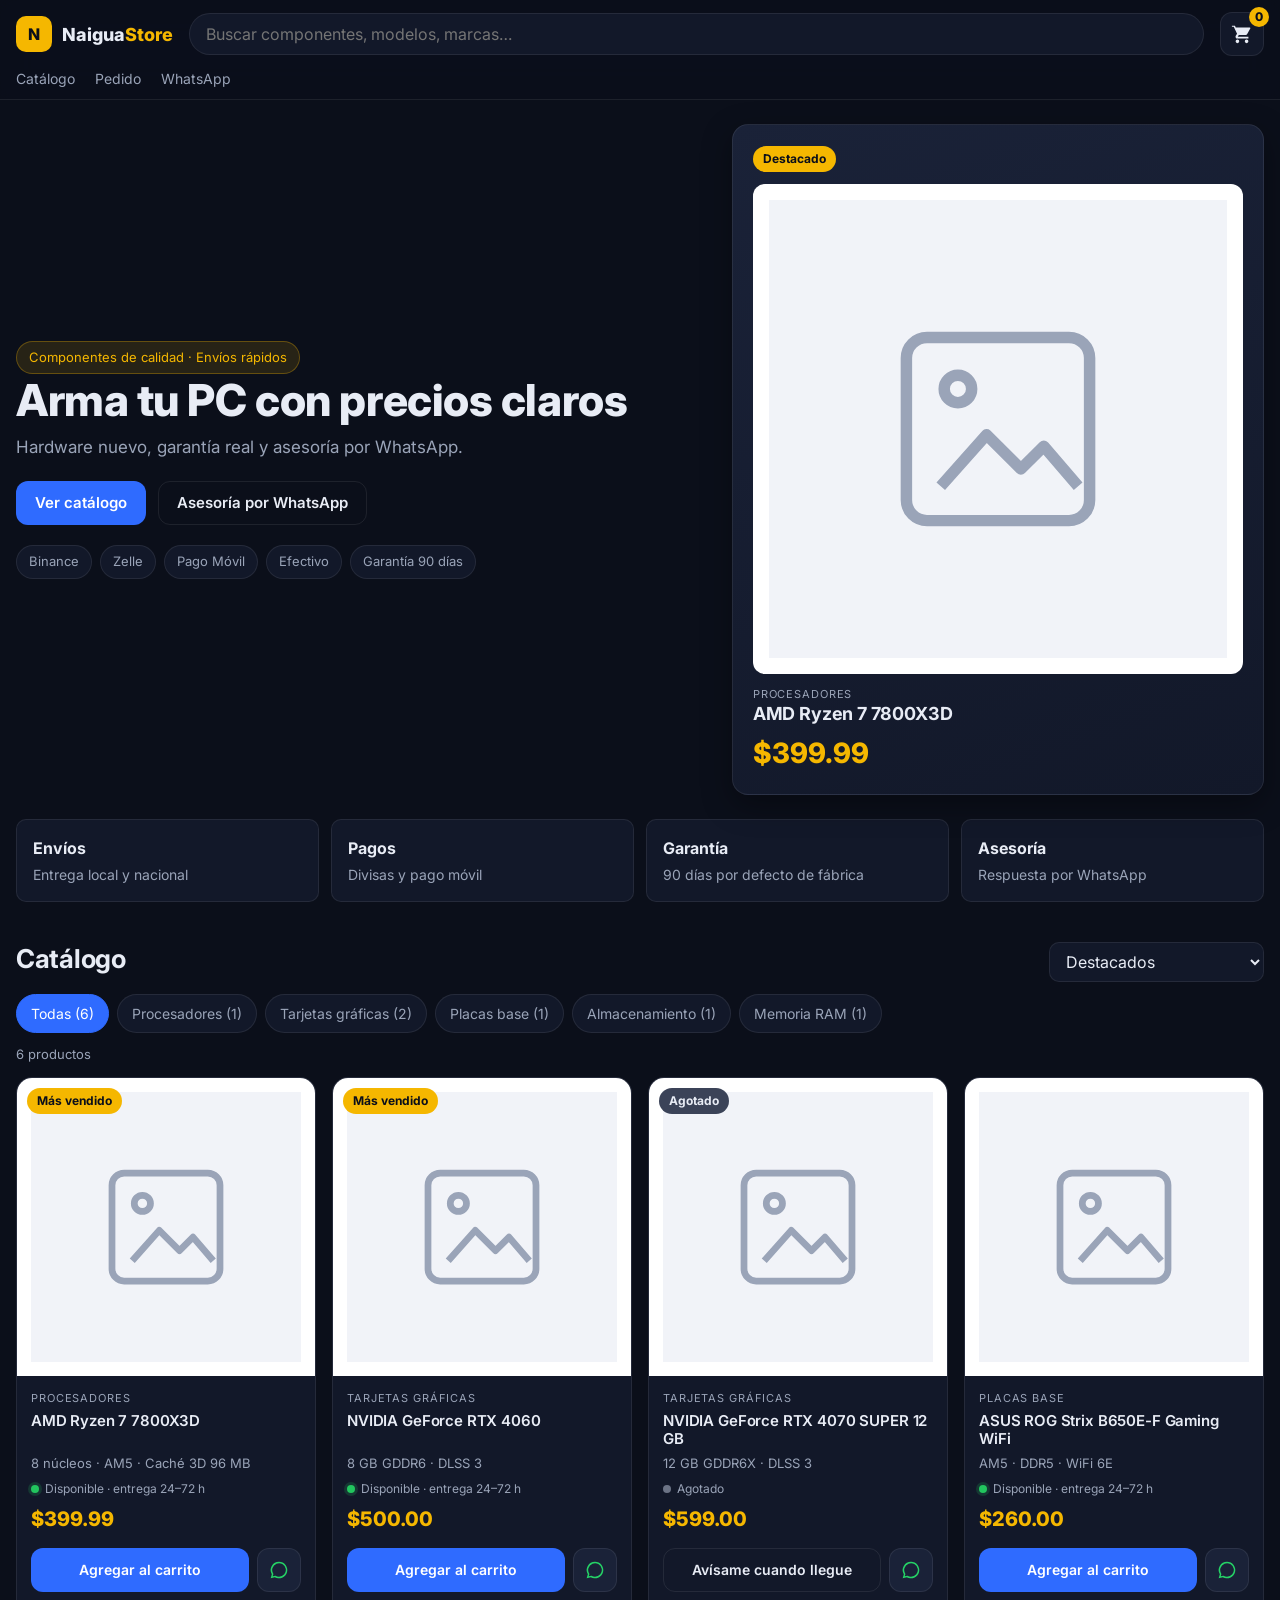
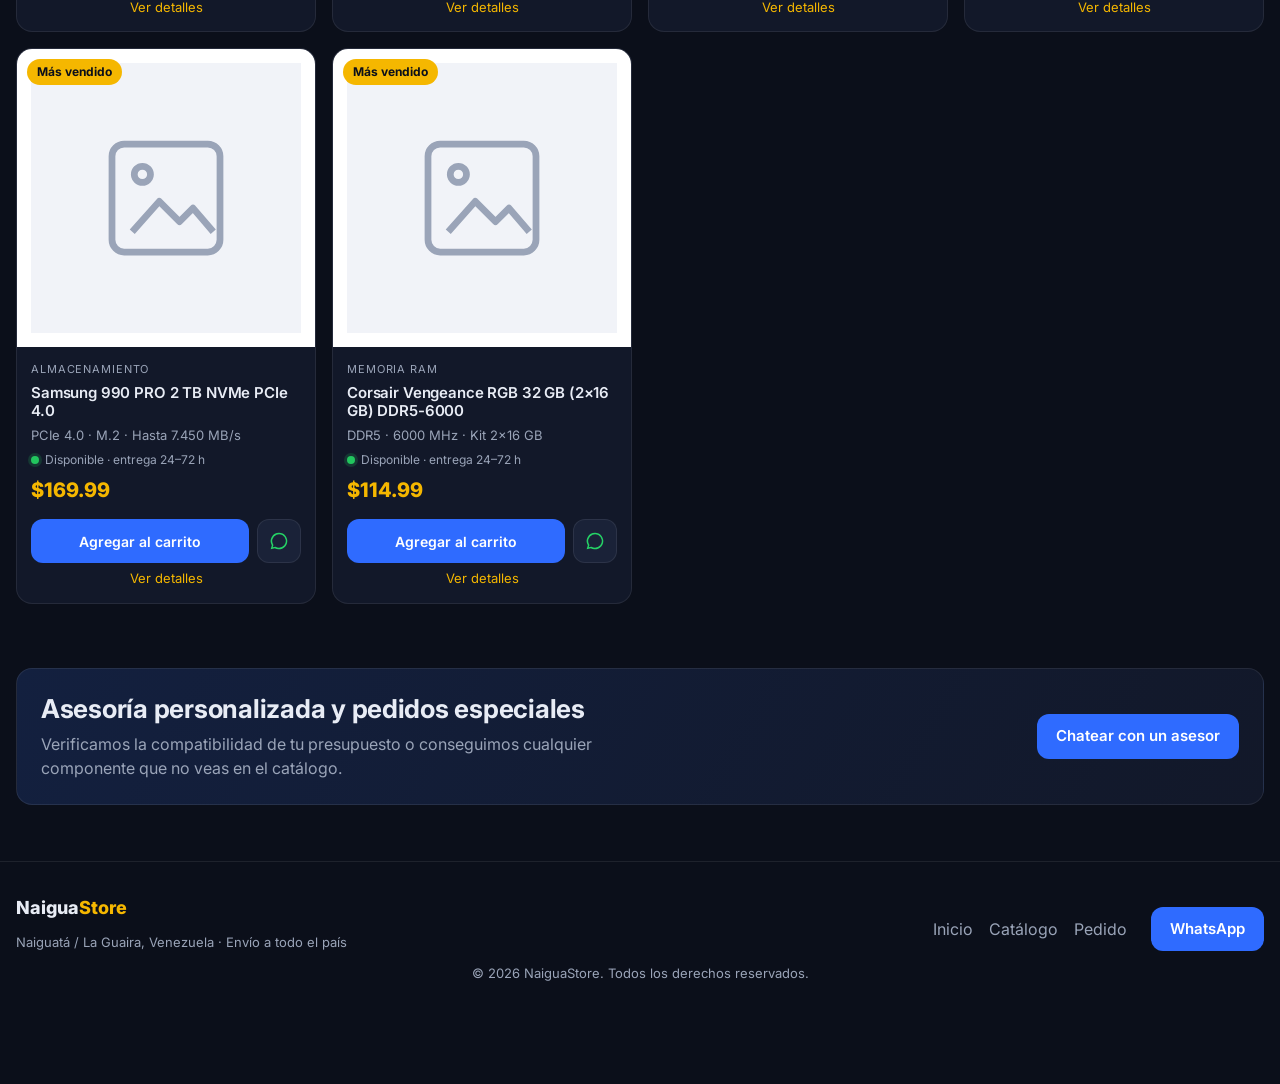
==== index.html @ be31df1a "Primera versión de NaiguaStore: catálogo, carrito, checkout y pedido por WhatsApp" ====
<!doctype html>
<html lang="es">
<head>
  <meta charset="utf-8">
  <meta name="viewport" content="width=device-width, initial-scale=1">
  <title>NaiguaStore · Componentes para tu PC</title>
  <meta name="description" content="Componentes de PC nuevos con garantía de 90 días, envíos rápidos y asesoría por WhatsApp. Pagos en divisas y pago móvil.">
  <meta name="theme-color" content="#0B0F1A">
  <link rel="icon" href="assets/favicon.svg" type="image/svg+xml">
  <link rel="preconnect" href="https://fonts.googleapis.com">
  <link rel="preconnect" href="https://fonts.gstatic.com" crossorigin>
  <link rel="stylesheet" href="https://fonts.googleapis.com/css2?family=Inter:wght@400;500;600;700;800&display=swap">
  <link rel="stylesheet" href="css/styles.css">
  <script type="application/ld+json">
  {
    "@context": "https://schema.org",
    "@type": "Store",
    "name": "NaiguaStore",
    "description": "Componentes de PC y hardware gaming nuevos con garantía de 90 días.",
    "address": { "@type": "PostalAddress", "addressLocality": "Naiguatá", "addressRegion": "La Guaira", "addressCountry": "VE" },
    "contactPoint": { "@type": "ContactPoint", "contactType": "customer service", "telephone": "+584146380868", "availableLanguage": "Spanish" }
  }
  </script>
</head>
<body>
  <div id="loader" role="status" aria-live="polite">
    <svg class="loader__ring" viewBox="0 0 100 100" aria-hidden="true">
      <circle cx="50" cy="50" r="44" pathLength="100"/>
    </svg>
    <p class="loader__name">Naigua<span>Store</span></p>
  </div>

  <header class="site-header">
    <div class="site-header__bar">
      <a class="brand" href="#/" aria-label="NaiguaStore, inicio">
        <span class="brand__mark" aria-hidden="true">N</span>
        <span class="brand__name">Naigua<span>Store</span></span>
      </a>
      <form class="search" role="search" onsubmit="return false">
        <label class="sr-only" for="search">Buscar componentes</label>
        <input id="search" type="search" placeholder="Buscar componentes, modelos, marcas…" autocomplete="off">
      </form>
      <button class="cart-btn" id="cart-open" aria-label="Abrir carrito">
        <svg viewBox="0 0 24 24" width="22" height="22" aria-hidden="true"><path fill="currentColor" d="M7 18a2 2 0 1 0 0 4 2 2 0 0 0 0-4zm10 0a2 2 0 1 0 0 4 2 2 0 0 0 0-4zM1 2v2h2l3.6 7.6-1.4 2.4A2 2 0 0 0 7 17h12v-2H7.4l1.1-2h7.5a2 2 0 0 0 1.7-1l3.6-6.5A1 1 0 0 0 20.4 5H5.2l-.9-2H1z"/></svg>
        <span class="cart-btn__count" id="cart-count">0</span>
      </button>
    </div>
    <nav class="site-header__nav" aria-label="Principal">
      <a href="#catalogo">Catálogo</a>
      <a href="#/checkout">Pedido</a>
      <a href="https://wa.me/584146380868" target="_blank" rel="noopener">WhatsApp</a>
    </nav>
  </header>

  <main id="app"></main>

  <footer class="site-footer">
    <div class="site-footer__grid">
      <div>
        <p class="brand__name">Naigua<span>Store</span></p>
        <p class="hint">Naiguatá / La Guaira, Venezuela · Envío a todo el país</p>
      </div>
      <nav aria-label="Pie de página">
        <a href="#/">Inicio</a>
        <a href="#catalogo">Catálogo</a>
        <a href="#/checkout">Pedido</a>
      </nav>
      <a class="btn btn--primary" href="https://wa.me/584146380868" target="_blank" rel="noopener">WhatsApp</a>
    </div>
    <p class="hint center">© 2026 NaiguaStore. Todos los derechos reservados.</p>
  </footer>

  <nav class="bottom-nav" aria-label="Navegación móvil">
    <a href="#/">Inicio</a>
    <a href="#catalogo">Catálogo</a>
    <button data-open-cart>Carrito <span class="bottom-nav__count" id="cart-count-mobile">0</span></button>
    <a href="https://wa.me/584146380868" target="_blank" rel="noopener">WhatsApp</a>
  </nav>

  <aside class="cart" id="cart" aria-hidden="true" aria-label="Carrito de compras">
    <div class="cart__overlay" id="cart-overlay"></div>
    <div class="cart__panel">
      <header class="cart__head">
        <h2>Tu carrito</h2>
        <button class="icon-btn" id="cart-close" aria-label="Cerrar carrito">×</button>
      </header>
      <div class="cart__body" id="cart-body"></div>
      <footer class="cart__foot" id="cart-footer" hidden>
        <div class="sum-line"><span>Total estimado</span><span><strong id="cart-total">$0.00</strong><br><small id="cart-total-bs"></small></span></div>
        <p class="hint">Envío se calcula al confirmar. No se te cobra nada todavía.</p>
        <button class="btn btn--primary btn--block btn--lg" id="cart-checkout">Continuar al pedido</button>
      </footer>
    </div>
  </aside>

  <script src="js/logic.js"></script>
  <script src="js/app.js" defer></script>
</body>
</html>
---- css/styles.css ----
/* ---------- Tokens ---------- */
:root {
  --bg: #0b0f1a;
  --surface: #121829;
  --surface-2: #1a2238;
  --border: rgba(255, 255, 255, 0.08);
  --text: #e8ecf5;
  --muted: #9aa4b8;
  --blue: #2f6bff;
  --blue-hover: #4a80ff;
  --gold: #f5b700;
  --green: #22c55e;
  --red: #ef4444;
  --radius: 16px;
  --radius-sm: 10px;
  --shadow: 0 10px 30px rgba(0, 0, 0, 0.35);
  --ease: cubic-bezier(0.22, 1, 0.36, 1);
  --header-h: 116px;
  color-scheme: dark;
}

*, *::before, *::after { box-sizing: border-box; }
html { -webkit-text-size-adjust: 100%; scroll-behavior: smooth; }
body {
  margin: 0;
  font-family: "Inter", system-ui, -apple-system, "Segoe UI", Roboto, sans-serif;
  background: var(--bg);
  color: var(--text);
  line-height: 1.5;
  min-height: 100vh;
  padding-bottom: 64px; /* espacio para la barra inferior en móvil */
}
img { max-width: 100%; display: block; }
a { color: inherit; }
h1, h2, h3 { line-height: 1.2; margin: 0 0 8px; letter-spacing: -0.01em; }
h1 { font-size: clamp(28px, 4.2vw, 44px); font-weight: 800; }
h2 { font-size: clamp(20px, 2.4vw, 26px); font-weight: 700; }
h3 { font-size: 16px; font-weight: 600; }
p { margin: 0 0 12px; }
button, input, select, textarea { font: inherit; color: inherit; }
:focus-visible { outline: 2px solid var(--gold); outline-offset: 2px; border-radius: 6px; }

.sr-only { position: absolute; width: 1px; height: 1px; overflow: hidden; clip: rect(0 0 0 0); white-space: nowrap; }
.center { text-align: center; }
.hint { color: var(--muted); font-size: 13px; }
.link { background: none; border: 0; padding: 0; color: var(--gold); cursor: pointer; text-decoration: underline; font-size: 13px; }
[hidden] { display: none !important; }

/* ---------- Loader ---------- */
#loader {
  position: fixed; inset: 0; z-index: 100;
  display: grid; place-content: center; justify-items: center; gap: 18px;
  background: radial-gradient(circle at 50% 40%, #13203f 0%, var(--bg) 60%);
  transition: opacity 0.3s var(--ease);
}
#loader.done { opacity: 0; pointer-events: none; }
.loader__ring { width: 96px; height: 96px; transform: rotate(-90deg); }
.loader__ring circle {
  fill: none; stroke: var(--gold); stroke-width: 3; stroke-linecap: round;
  stroke-dasharray: 100; stroke-dashoffset: 100;
  animation: ring 0.9s var(--ease) forwards;
}
.loader__name { font-size: 22px; font-weight: 800; margin: 0; opacity: 0; animation: fade 0.3s 0.8s var(--ease) forwards; }
.loader__name span { color: var(--gold); }
@keyframes ring { to { stroke-dashoffset: 0; } }
@keyframes fade { to { opacity: 1; } }

/* ---------- Header ---------- */
.site-header {
  position: sticky; top: 0; z-index: 40;
  background: rgba(11, 15, 26, 0.82);
  backdrop-filter: blur(16px) saturate(160%);
  -webkit-backdrop-filter: blur(16px) saturate(160%);
  border-bottom: 1px solid var(--border);
}
.site-header__bar {
  display: grid; grid-template-columns: auto 1fr auto; gap: 16px; align-items: center;
  max-width: 1280px; margin: 0 auto; padding: 12px 16px;
}
.brand { display: flex; align-items: center; gap: 10px; text-decoration: none; }
.brand__mark {
  display: grid; place-items: center; width: 36px; height: 36px; border-radius: 10px;
  background: var(--gold); color: #0b0f1a; font-weight: 800;
}
.brand__name { font-weight: 800; font-size: 18px; }
.brand__name span { color: var(--gold); }
.search input {
  width: 100%; height: 42px; padding: 0 16px; border-radius: 999px;
  background: var(--surface); border: 1px solid var(--border); outline: none;
  transition: border-color 0.2s, box-shadow 0.2s;
}
.search input:focus { border-color: var(--blue); box-shadow: 0 0 0 4px rgba(47, 107, 255, 0.2); }
.cart-btn {
  position: relative; display: grid; place-items: center; width: 44px; height: 44px;
  border-radius: 12px; border: 1px solid var(--border); background: var(--surface); cursor: pointer;
}
.cart-btn__count, .bottom-nav__count {
  position: absolute; top: -6px; right: -6px; min-width: 20px; height: 20px; padding: 0 6px;
  border-radius: 999px; background: var(--gold); color: #0b0f1a; font-size: 12px; font-weight: 800;
  display: grid; place-items: center;
}
.cart-btn__count:empty::before { content: "0"; }
.bump { animation: bump 0.3s var(--ease); }
@keyframes bump { 0% { transform: scale(1); } 45% { transform: scale(1.25); } 100% { transform: scale(1); } }
.site-header__nav {
  display: flex; gap: 20px; padding: 0 16px 10px; max-width: 1280px; margin: 0 auto;
  font-size: 14px; color: var(--muted);
}
.site-header__nav a { text-decoration: none; }
.site-header__nav a:hover { color: var(--text); }

/* ---------- Layout ---------- */
main, .site-footer { max-width: 1280px; margin: 0 auto; padding: 0 16px; }
section { margin-top: 40px; }

/* ---------- Buttons ---------- */
.btn {
  display: inline-flex; align-items: center; justify-content: center; gap: 8px;
  min-height: 44px; padding: 10px 18px; border-radius: 12px; border: 1px solid transparent;
  font-weight: 600; font-size: 15px; text-decoration: none; cursor: pointer;
  transition: transform 0.12s var(--ease), background 0.2s, border-color 0.2s, opacity 0.2s;
}
.btn:active { transform: scale(0.98); }
.btn:disabled { opacity: 0.55; cursor: not-allowed; }
.btn--primary { background: var(--blue); color: #fff; }
.btn--primary:hover:not(:disabled) { background: var(--blue-hover); }
.btn--ghost { background: transparent; border-color: var(--border); color: var(--text); }
.btn--ghost:hover:not(:disabled) { border-color: rgba(255, 255, 255, 0.25); }
.btn--block { width: 100%; }
.btn--lg { min-height: 52px; font-size: 16px; }
.btn--icon { width: 44px; height: 44px; padding: 0; flex: none; background: var(--surface-2); border-color: var(--border); color: #25d366; }
.icon-btn { background: none; border: 0; font-size: 28px; line-height: 1; cursor: pointer; padding: 4px 8px; }

/* ---------- Hero ---------- */
.hero { display: grid; grid-template-columns: 1.3fr 1fr; gap: 24px; align-items: center; margin-top: 24px; }
.eyebrow {
  display: inline-block; padding: 6px 12px; border-radius: 999px; font-size: 13px;
  background: rgba(245, 183, 0, 0.12); color: var(--gold); border: 1px solid rgba(245, 183, 0, 0.3);
}
.lead { color: var(--muted); font-size: 17px; max-width: 52ch; }
.hero__cta { display: flex; flex-wrap: wrap; gap: 12px; margin: 20px 0; }
.chips-static { list-style: none; padding: 0; margin: 0; display: flex; flex-wrap: wrap; gap: 8px; }
.chips-static li {
  font-size: 13px; padding: 6px 12px; border-radius: 999px; background: var(--surface); border: 1px solid var(--border); color: var(--muted);
}
.spotlight {
  display: block; text-decoration: none; padding: 20px; border-radius: var(--radius);
  background: linear-gradient(160deg, var(--surface-2), var(--surface)); border: 1px solid var(--border);
  box-shadow: var(--shadow); position: relative;
}
.spotlight__img { background: #fff; border-radius: 12px; padding: 16px; margin: 12px 0; aspect-ratio: 1 / 1; display: grid; place-items: center; }
.spotlight__img img { width: 100%; height: 100%; object-fit: contain; }
.spotlight .badge { position: static; display: inline-block; }
.spotlight__name { font-size: 18px; }

/* ---------- Trust ---------- */
.trust { display: grid; grid-template-columns: repeat(4, 1fr); gap: 12px; margin-top: 24px; }
.trust__item {
  padding: 16px; border-radius: var(--radius-sm); background: var(--surface); border: 1px solid var(--border);
  display: grid; gap: 4px;
}
.trust__item span { color: var(--muted); font-size: 14px; }

/* ---------- Catalog ---------- */
.section-head { display: flex; justify-content: space-between; align-items: center; gap: 12px; flex-wrap: wrap; }
.select {
  height: 40px; padding: 0 12px; border-radius: 10px; background: var(--surface); border: 1px solid var(--border);
}
.chips {
  display: flex; gap: 8px; overflow-x: auto; padding: 12px 0 8px; scrollbar-width: none; -ms-overflow-style: none;
  position: sticky; top: var(--header-h); z-index: 30; background: var(--bg);
}
.chips::-webkit-scrollbar { display: none; }
.chip {
  flex: none; min-height: 38px; padding: 8px 14px; border-radius: 999px; cursor: pointer;
  background: var(--surface); border: 1px solid var(--border); color: var(--muted); font-size: 14px;
}
.chip.is-on { background: var(--blue); border-color: var(--blue); color: #fff; }
.count { color: var(--muted); font-size: 13px; margin: 4px 0 12px; }
.grid { display: grid; grid-template-columns: repeat(4, 1fr); gap: 16px; }
.more { display: flex; justify-content: center; margin-top: 24px; }
.empty { color: var(--muted); grid-column: 1 / -1; }

/* ---------- Product card ---------- */
.card {
  display: flex; flex-direction: column; background: var(--surface); border: 1px solid var(--border);
  border-radius: var(--radius); overflow: hidden;
  transition: transform 0.2s var(--ease), box-shadow 0.2s var(--ease);
}
.card__media { position: relative; display: block; aspect-ratio: 1 / 1; background: #fff; padding: 14px; }
.card__media img { width: 100%; height: 100%; object-fit: contain; transition: transform 0.2s var(--ease); }
.card__body { display: flex; flex-direction: column; gap: 6px; padding: 14px; flex: 1; }
.card__cat { margin: 0; font-size: 11px; letter-spacing: 0.08em; text-transform: uppercase; color: var(--muted); }
.card__name { font-size: 15px; margin: 0; display: -webkit-box; -webkit-line-clamp: 2; -webkit-box-orient: vertical; overflow: hidden; min-height: 2.4em; }
.card__name a { text-decoration: none; }
.card__specs { margin: 0; font-size: 13px; color: var(--muted); }
.card__avail { margin: 0; font-size: 12px; color: var(--muted); display: flex; align-items: center; gap: 6px; }
.card__actions { display: flex; gap: 8px; margin-top: auto; padding-top: 8px; }
.card__details { text-align: center; font-size: 13px; color: var(--gold); text-decoration: none; }
.badge {
  position: absolute; top: 10px; left: 10px; padding: 4px 10px; border-radius: 999px;
  font-size: 12px; font-weight: 700; background: var(--gold); color: #0b0f1a;
}
.badge--out { background: #3b4358; color: var(--text); }
.avail { width: 8px; height: 8px; border-radius: 50%; display: inline-block; flex: none; }
.avail--ok { background: var(--green); box-shadow: 0 0 0 3px rgba(34, 197, 94, 0.18); }
.avail--out { background: #6b7385; }
.price { display: flex; flex-direction: column; }
.price__usd { font-size: 20px; font-weight: 800; color: var(--gold); }
.price__bs { font-size: 12px; color: var(--muted); }
.price--lg .price__usd { font-size: 28px; }
.card:hover { transform: translateY(-4px); box-shadow: var(--shadow); }
.card:hover .card__media img { transform: scale(1.03); }
.card .btn--primary, .card .btn--ghost { min-height: 42px; font-size: 14px; }

/* ---------- Advisor band ---------- */
.advisor {
  display: flex; justify-content: space-between; align-items: center; gap: 16px; flex-wrap: wrap;
  padding: 24px; border-radius: var(--radius); border: 1px solid var(--border);
  background: linear-gradient(120deg, #13203f, var(--surface));
}
.advisor p { color: var(--muted); margin: 0; max-width: 60ch; }

/* ---------- Product detail ---------- */
.crumbs { font-size: 13px; color: var(--muted); margin-top: 24px; }
.crumbs a { text-decoration: none; }
.pdp { display: grid; grid-template-columns: 1fr 1fr; gap: 32px; margin-top: 16px; }
.pdp__media { background: #fff; border-radius: var(--radius); padding: 24px; aspect-ratio: 1 / 1; display: grid; place-items: center; }
.pdp__media img { width: 100%; height: 100%; object-fit: contain; }
.pdp__info { display: flex; flex-direction: column; gap: 12px; }
.pdp__actions { display: grid; gap: 10px; margin-top: 8px; }
.specs { padding-left: 18px; color: var(--muted); }
.empty-page { text-align: center; padding: 60px 0; display: grid; justify-items: center; gap: 12px; }

/* ---------- Cart drawer ---------- */
.cart { position: fixed; inset: 0; z-index: 60; pointer-events: none; }
.cart.is-open { pointer-events: auto; }
.cart__overlay { position: absolute; inset: 0; background: rgba(0, 0, 0, 0.55); opacity: 0; transition: opacity 0.3s var(--ease); }
.cart.is-open .cart__overlay { opacity: 1; }
.cart__panel {
  position: absolute; top: 0; right: 0; height: 100%; width: min(400px, 100%);
  display: flex; flex-direction: column; background: var(--surface);
  border-left: 1px solid var(--border); transform: translateX(100%);
  transition: transform 0.32s var(--ease);
}
.cart.is-open .cart__panel { transform: translateX(0); }
.cart__head { display: flex; justify-content: space-between; align-items: center; padding: 16px 20px; border-bottom: 1px solid var(--border); }
.cart__head h2 { margin: 0; font-size: 18px; }
.cart__body { flex: 1; overflow-y: auto; padding: 8px 20px; }
.cart__foot { padding: 16px 20px; border-top: 1px solid var(--border); display: grid; gap: 10px; }
.cart-empty { display: grid; gap: 12px; justify-items: start; padding: 24px 0; color: var(--muted); }
.cart-line { display: grid; grid-template-columns: 64px 1fr auto; gap: 12px; padding: 14px 0; border-bottom: 1px solid var(--border); }
.cart-line__img { width: 64px; height: 64px; background: #fff; border-radius: 10px; padding: 6px; }
.cart-line__img img { width: 100%; height: 100%; object-fit: contain; }
.cart-line__info { display: grid; gap: 8px; font-size: 14px; }
.cart-line__price { display: grid; justify-items: end; gap: 6px; font-weight: 700; }
.qty { display: inline-flex; align-items: center; gap: 10px; }
.qty button {
  width: 32px; height: 32px; border-radius: 8px; border: 1px solid var(--border); background: var(--surface-2); cursor: pointer;
}
.qty button:disabled { opacity: 0.4; cursor: not-allowed; }
.fly { position: fixed; z-index: 90; pointer-events: none; object-fit: contain; border-radius: 8px; background: #fff; }

/* ---------- Checkout ---------- */
.checkout { display: grid; grid-template-columns: 1.4fr 1fr; gap: 32px; margin-top: 24px; align-items: start; }
.checkout__form { display: grid; gap: 18px; }
.checkout__form fieldset {
  border: 1px solid var(--border); border-radius: var(--radius); padding: 16px; display: grid; gap: 12px; background: var(--surface);
}
.checkout__form legend { padding: 0 6px; font-weight: 700; }
.checkout__form label { display: grid; gap: 6px; font-size: 14px; color: var(--muted); }
.checkout__form label.radio { display: flex; align-items: center; gap: 10px; color: var(--text); }
.checkout__form input[type="text"], .checkout__form input:not([type]), .checkout__form input[type="tel"],
.checkout__form select, .checkout__form textarea {
  width: 100%; padding: 12px; border-radius: 10px; background: var(--bg); border: 1px solid var(--border); color: var(--text);
}
.checkout__form input[type="radio"] { width: 18px; height: 18px; accent-color: var(--blue); }
#ship-fields { display: grid; gap: 12px; }
.err { color: var(--red); font-size: 13px; min-height: 1em; }
.safe {
  padding: 12px 14px; border-radius: var(--radius-sm); background: rgba(34, 197, 94, 0.08);
  border: 1px solid rgba(34, 197, 94, 0.25); font-size: 14px; margin: 0;
}
.checkout__summary {
  position: sticky; top: calc(var(--header-h) + 16px); display: grid; gap: 12px;
  padding: 20px; border-radius: var(--radius); background: var(--surface); border: 1px solid var(--border);
}
.checkout__summary h2 { font-size: 18px; margin: 0; }
.sum-line { display: flex; justify-content: space-between; gap: 12px; font-size: 14px; }
.sum-total { display: flex; justify-content: space-between; padding-top: 12px; border-top: 1px solid var(--border); }
.preview {
  white-space: pre-wrap; background: var(--surface); border: 1px solid var(--border); border-radius: var(--radius-sm);
  padding: 16px; font-size: 13px; color: var(--muted); font-family: ui-monospace, SFMono-Regular, Menlo, monospace;
}
.thanks { max-width: 680px; margin: 40px auto 0; display: grid; gap: 12px; }
.thanks__actions { display: flex; flex-wrap: wrap; gap: 10px; }

/* ---------- Footer ---------- */
.site-footer { margin-top: 56px; padding-top: 32px; padding-bottom: 24px; border-top: 1px solid var(--border); }
.site-footer__grid { display: grid; grid-template-columns: 1fr auto auto; gap: 24px; align-items: center; }
.site-footer__grid nav { display: flex; gap: 16px; }
.site-footer nav a { text-decoration: none; color: var(--muted); }
.site-footer nav a:hover { color: var(--text); }
.bottom-nav { display: none; }

/* ---------- Reveal on scroll ---------- */
.reveal { opacity: 0; transform: translateY(16px); transition: opacity 0.45s var(--ease), transform 0.45s var(--ease); }
.reveal.is-in { opacity: 1; transform: none; }
.trust__item:nth-child(2) { transition-delay: 0.06s; }
.trust__item:nth-child(3) { transition-delay: 0.12s; }
.trust__item:nth-child(4) { transition-delay: 0.18s; }

/* ---------- Responsive ---------- */
@media (max-width: 1199px) {
  .grid { grid-template-columns: repeat(3, 1fr); }
}
@media (max-width: 900px) {
  .hero { grid-template-columns: 1fr; }
  .spotlight { max-width: 420px; }
  .pdp { grid-template-columns: 1fr; }
  .checkout { grid-template-columns: 1fr; }
  .checkout__summary { position: static; }
  .site-header__nav { display: none; }
}
@media (max-width: 767px) {
  :root { --header-h: 116px; }
  .site-header__bar { grid-template-columns: 1fr auto; padding: 10px 16px; gap: 10px; }
  .brand { grid-row: 1; grid-column: 1; }
  .cart-btn { grid-row: 1; grid-column: 2; }
  .search { grid-row: 2; grid-column: 1 / -1; }
  .search input { height: 40px; font-size: 16px; }
  .brand__name { font-size: 16px; }
  .trust { grid-template-columns: 1fr 1fr; }
  .grid { grid-template-columns: repeat(2, 1fr); gap: 12px; }
  .card__media { padding: 10px; }
  .card__body { padding: 10px; gap: 4px; }
  .card__name { font-size: 14px; }
  .card__specs { display: none; }
  .card__details { display: none; }
  .card__actions { flex-direction: column; }
  .card__actions .btn--icon { display: none; }
  .price__usd { font-size: 16px; }
  .card:hover { transform: none; box-shadow: none; }
  .advisor { flex-direction: column; align-items: flex-start; }
  .site-footer__grid { grid-template-columns: 1fr; }
  .chips { top: var(--header-h); }
  .bottom-nav {
    position: fixed; bottom: 0; left: 0; right: 0; z-index: 45; display: grid; grid-template-columns: repeat(4, 1fr);
    background: rgba(11, 15, 26, 0.9); backdrop-filter: blur(14px); -webkit-backdrop-filter: blur(14px);
    border-top: 1px solid var(--border); padding: 8px 8px calc(8px + env(safe-area-inset-bottom));
  }
  .bottom-nav a, .bottom-nav button {
    position: relative; text-align: center; font-size: 12px; color: var(--muted); text-decoration: none;
    background: none; border: 0; padding: 8px 0; cursor: pointer;
  }
  .bottom-nav__count { position: absolute; top: 0; right: 18%; }
  .cart__panel { width: 100%; }
  .pdp__actions { position: sticky; bottom: calc(64px + env(safe-area-inset-bottom)); background: var(--bg); padding: 8px 0; }
}

@media (prefers-reduced-motion: reduce) {
  *, *::before, *::after { animation-duration: 0.01ms !important; animation-iteration-count: 1 !important; transition-duration: 0.01ms !important; scroll-behavior: auto !important; }
  .loader__ring circle { stroke-dashoffset: 0; }
  .loader__name { opacity: 1; }
  .reveal { opacity: 1; transform: none; }
}
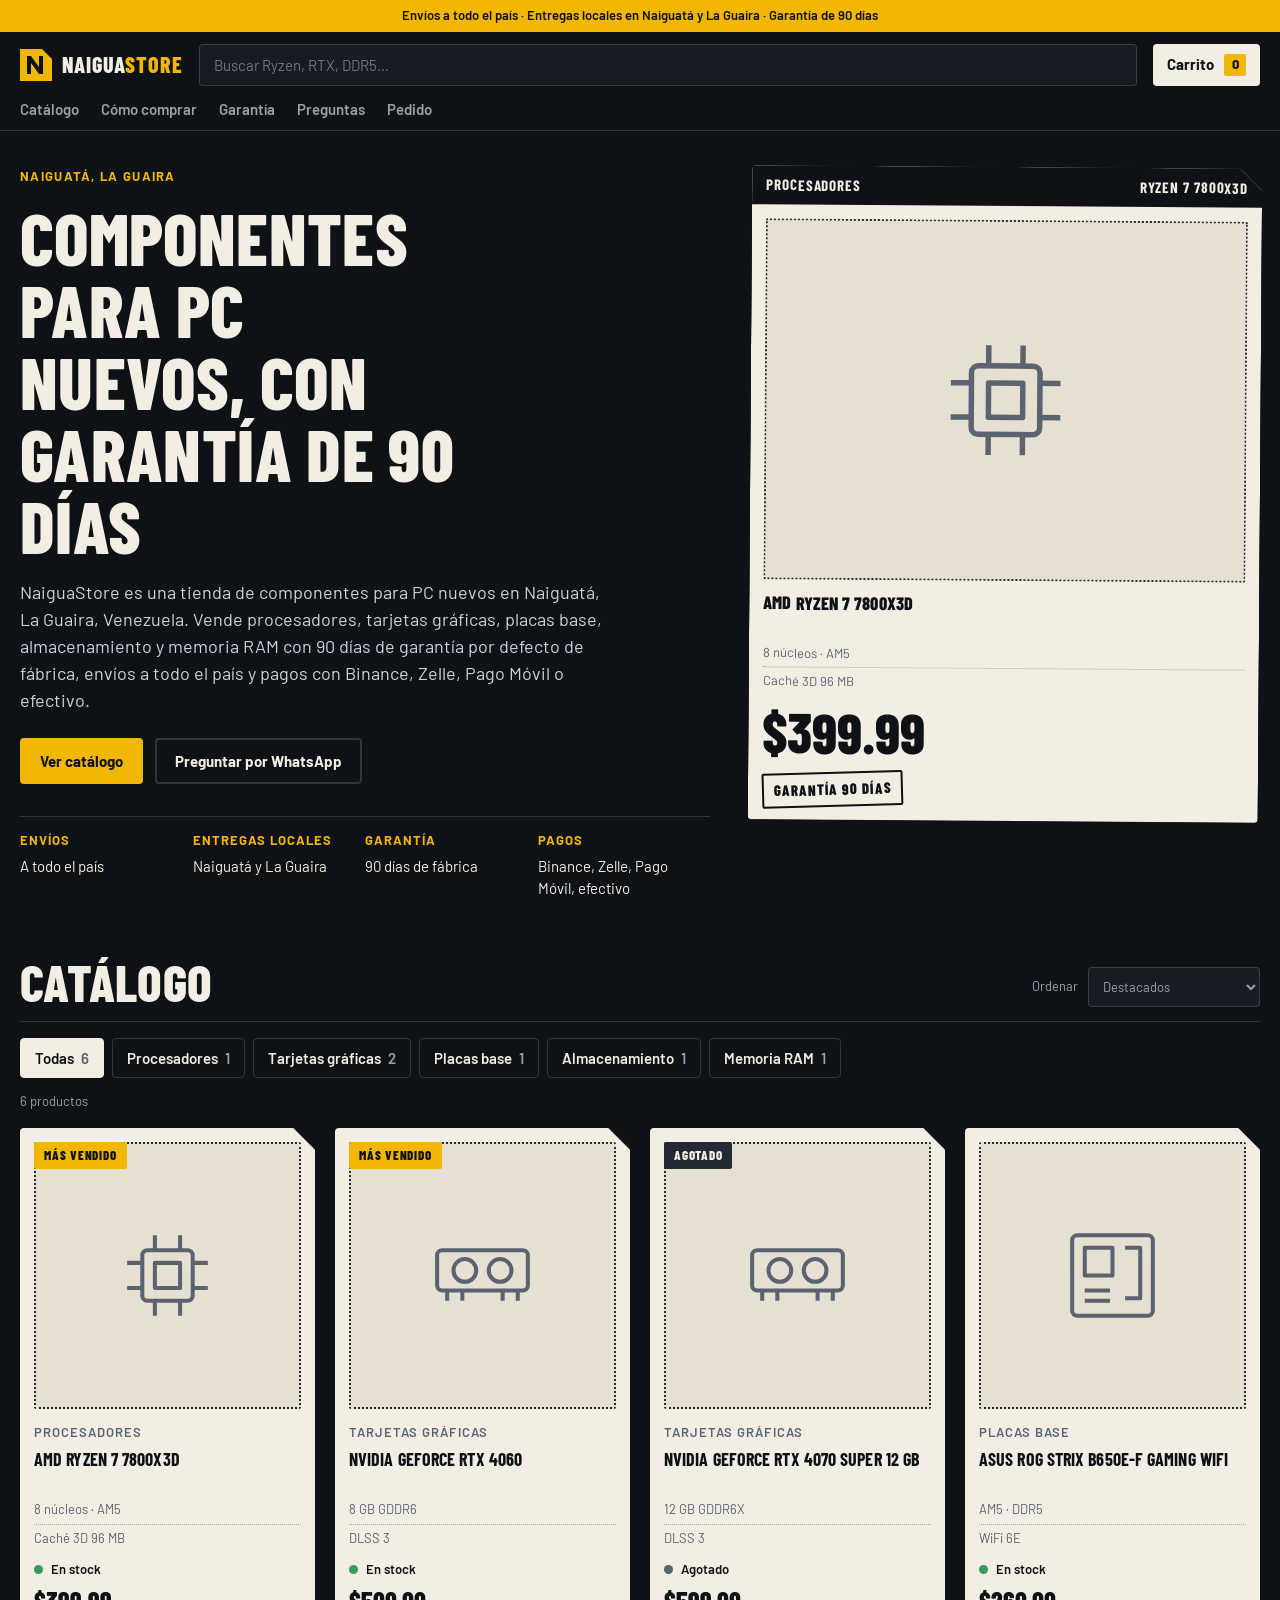
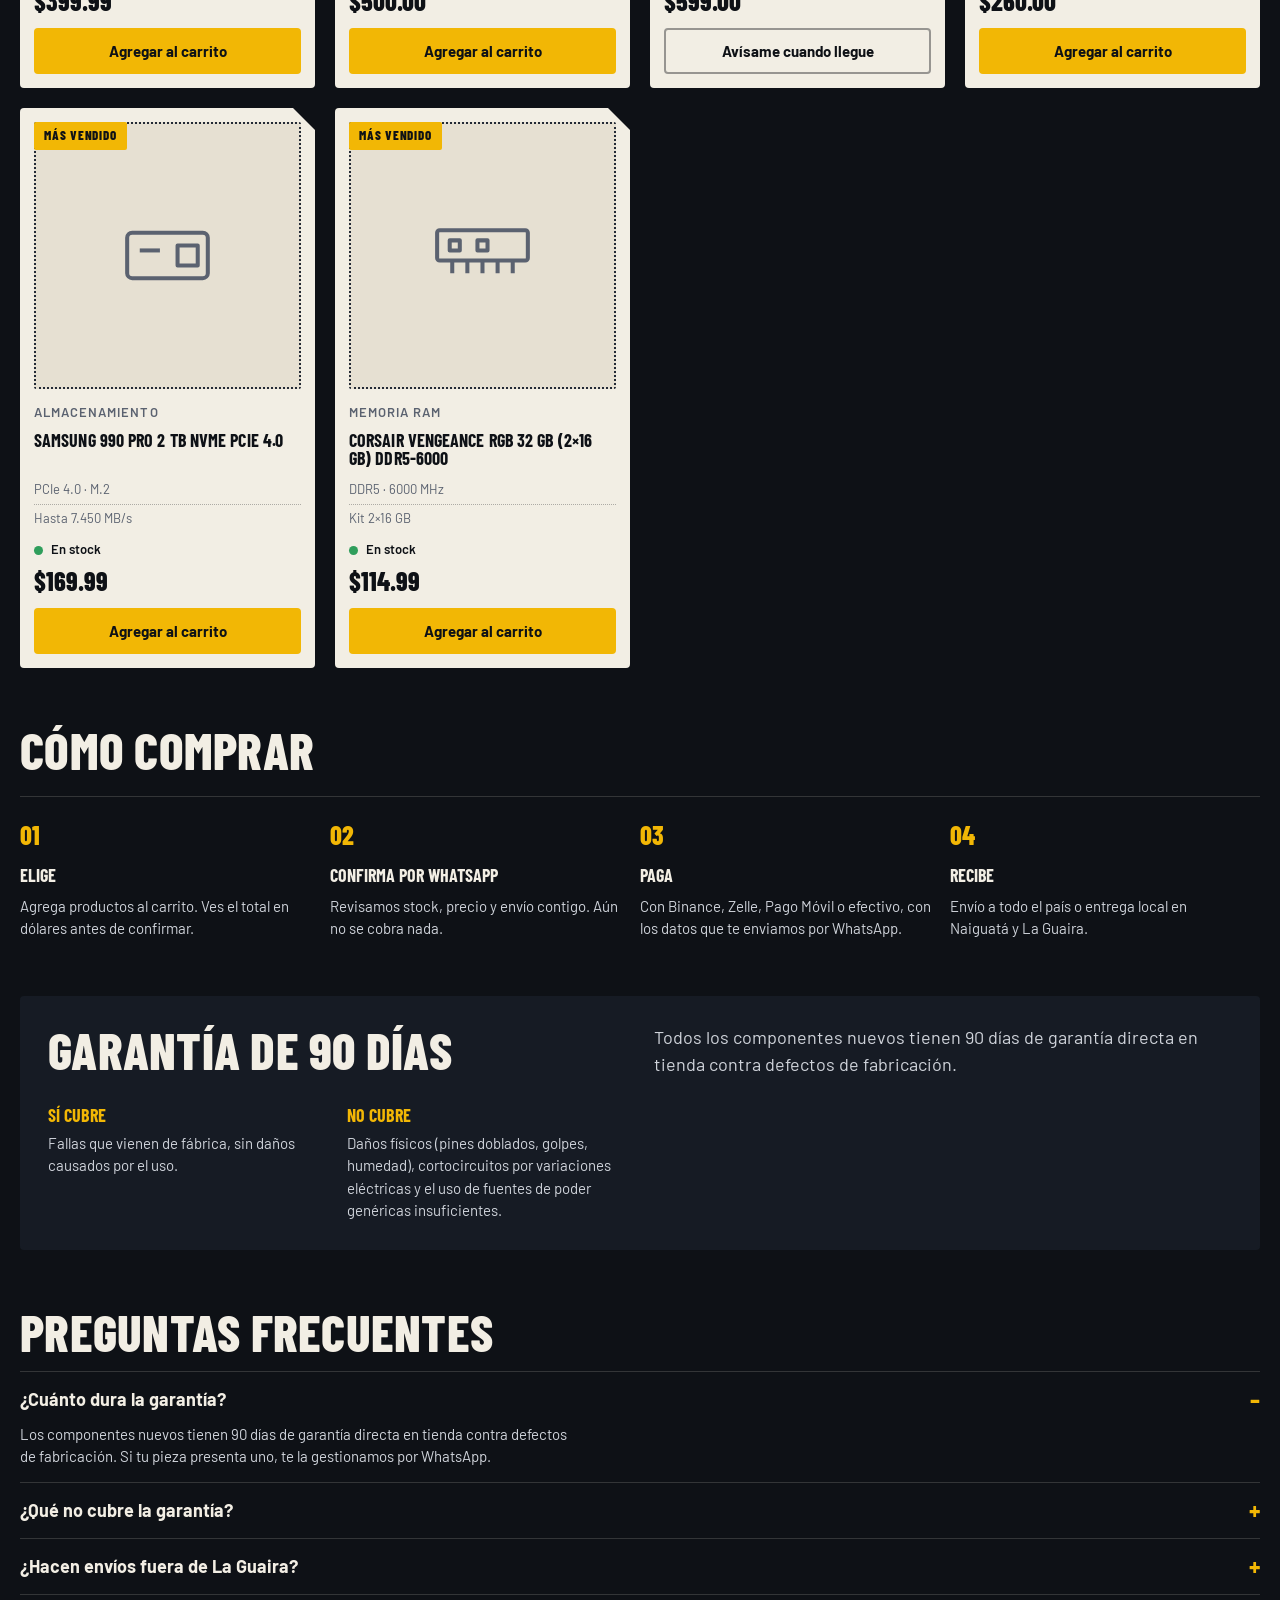
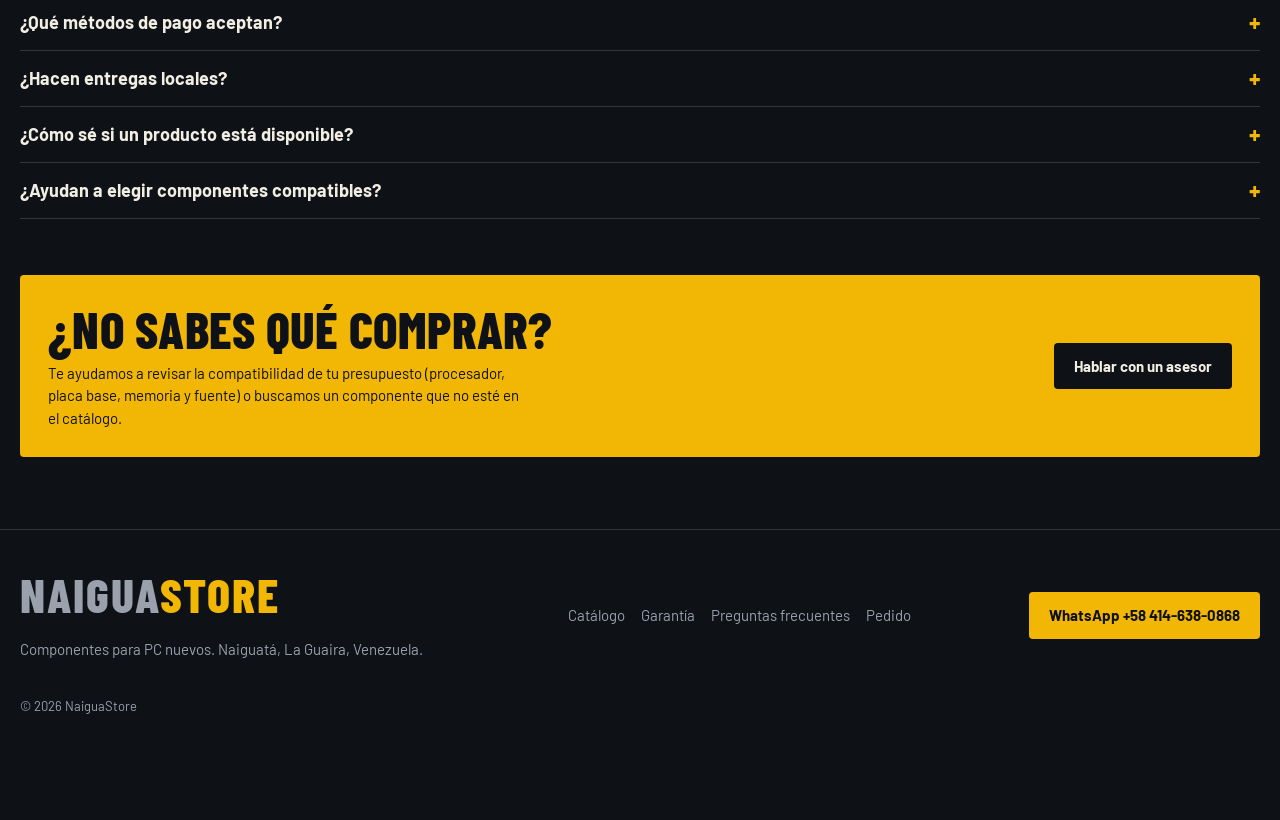
==== commit 5217a4f1: "Rediseño con etiquetas de caja, páginas estáticas por producto, FAQ visible y SEO/GEO (sitemap, llms" ====
--- a/index.html
+++ b/index.html
@@ -1,99 +1,251 @@
 <!doctype html>
-<html lang="es">
+<html lang="es-VE">
 <head>
   <meta charset="utf-8">
   <meta name="viewport" content="width=device-width, initial-scale=1">
-  <title>NaiguaStore · Componentes para tu PC</title>
-  <meta name="description" content="Componentes de PC nuevos con garantía de 90 días, envíos rápidos y asesoría por WhatsApp. Pagos en divisas y pago móvil.">
-  <meta name="theme-color" content="#0B0F1A">
+  <title>NaiguaStore | Componentes para PC nuevos en Naiguatá, Venezuela</title>
+  <meta name="description" content="Procesadores, tarjetas gráficas, placas base, SSD y RAM nuevos. Garantía de 90 días, envíos a todo el país y pagos con Binance, Zelle o Pago Móvil.">
+  <link rel="canonical" href="https://anyelopetit.github.io/naiguastore-claude/">
+  <meta property="og:type" content="website">
+  <meta property="og:site_name" content="NaiguaStore">
+  <meta property="og:locale" content="es_VE">
+  <meta property="og:title" content="NaiguaStore | Componentes para PC nuevos en Naiguatá, Venezuela">
+  <meta property="og:description" content="Procesadores, tarjetas gráficas, placas base, SSD y RAM nuevos. Garantía de 90 días, envíos a todo el país y pagos con Binance, Zelle o Pago Móvil.">
+  <meta property="og:url" content="https://anyelopetit.github.io/naiguastore-claude/">
+  <meta name="twitter:card" content="summary">
+  <meta name="theme-color" content="#0e1116">
   <link rel="icon" href="assets/favicon.svg" type="image/svg+xml">
   <link rel="preconnect" href="https://fonts.googleapis.com">
   <link rel="preconnect" href="https://fonts.gstatic.com" crossorigin>
-  <link rel="stylesheet" href="https://fonts.googleapis.com/css2?family=Inter:wght@400;500;600;700;800&display=swap">
+  <link rel="stylesheet" href="https://fonts.googleapis.com/css2?family=Barlow+Condensed:wght@600;700;800&family=Barlow:wght@400;500;600;700&display=swap">
   <link rel="stylesheet" href="css/styles.css">
-  <script type="application/ld+json">
-  {
-    "@context": "https://schema.org",
-    "@type": "Store",
-    "name": "NaiguaStore",
-    "description": "Componentes de PC y hardware gaming nuevos con garantía de 90 días.",
-    "address": { "@type": "PostalAddress", "addressLocality": "Naiguatá", "addressRegion": "La Guaira", "addressCountry": "VE" },
-    "contactPoint": { "@type": "ContactPoint", "contactType": "customer service", "telephone": "+584146380868", "availableLanguage": "Spanish" }
-  }
-  </script>
+  <script type="application/ld+json">{"@context":"https://schema.org","@type":"Store","@id":"https://anyelopetit.github.io/naiguastore-claude/#store","name":"NaiguaStore","url":"https://anyelopetit.github.io/naiguastore-claude/","description":"NaiguaStore es una tienda de componentes para PC nuevos en Naiguatá, La Guaira, Venezuela. Vende procesadores, tarjetas gráficas, placas base, almacenamiento y memoria RAM con 90 días de garantía por defecto de fábrica, envíos a todo el país y pagos con Binance, Zelle, Pago Móvil o efectivo.","telephone":"+58 414-638-0868","address":{"@type":"PostalAddress","addressLocality":"Naiguatá","addressRegion":"La Guaira","addressCountry":"VE"},"areaServed":{"@type":"Country","name":"Venezuela"},"paymentAccepted":"Binance, Zelle, Pago Móvil, Efectivo","currenciesAccepted":"USD","hasOfferCatalog":{"@type":"OfferCatalog","name":"Componentes para PC","itemListElement":[{"@type":"Offer","itemOffered":{"@type":"Product","name":"AMD Ryzen 7 7800X3D","url":"https://anyelopetit.github.io/naiguastore-claude/producto/amd-ryzen-7-7800x3d/"},"price":"399.99","priceCurrency":"USD","availability":"https://schema.org/InStock"},{"@type":"Offer","itemOffered":{"@type":"Product","name":"NVIDIA GeForce RTX 4060","url":"https://anyelopetit.github.io/naiguastore-claude/producto/nvidia-rtx-4060/"},"price":"500.00","priceCurrency":"USD","availability":"https://schema.org/InStock"},{"@type":"Offer","itemOffered":{"@type":"Product","name":"NVIDIA GeForce RTX 4070 SUPER 12 GB","url":"https://anyelopetit.github.io/naiguastore-claude/producto/nvidia-rtx-4070-super/"},"price":"599.00","priceCurrency":"USD","availability":"https://schema.org/OutOfStock"},{"@type":"Offer","itemOffered":{"@type":"Product","name":"ASUS ROG Strix B650E-F Gaming WiFi","url":"https://anyelopetit.github.io/naiguastore-claude/producto/asus-rog-strix-b650e-f/"},"price":"260.00","priceCurrency":"USD","availability":"https://schema.org/InStock"},{"@type":"Offer","itemOffered":{"@type":"Product","name":"Samsung 990 PRO 2 TB NVMe PCIe 4.0","url":"https://anyelopetit.github.io/naiguastore-claude/producto/samsung-990-pro-2tb/"},"price":"169.99","priceCurrency":"USD","availability":"https://schema.org/InStock"},{"@type":"Offer","itemOffered":{"@type":"Product","name":"Corsair Vengeance RGB 32 GB (2×16 GB) DDR5-6000","url":"https://anyelopetit.github.io/naiguastore-claude/producto/corsair-vengeance-32gb/"},"price":"114.99","priceCurrency":"USD","availability":"https://schema.org/InStock"}]}}</script>
+  <script type="application/ld+json">{"@context":"https://schema.org","@type":"ItemList","name":"Componentes para PC de NaiguaStore","itemListElement":[{"@type":"ListItem","position":1,"url":"https://anyelopetit.github.io/naiguastore-claude/producto/amd-ryzen-7-7800x3d/","name":"AMD Ryzen 7 7800X3D"},{"@type":"ListItem","position":2,"url":"https://anyelopetit.github.io/naiguastore-claude/producto/nvidia-rtx-4060/","name":"NVIDIA GeForce RTX 4060"},{"@type":"ListItem","position":3,"url":"https://anyelopetit.github.io/naiguastore-claude/producto/nvidia-rtx-4070-super/","name":"NVIDIA GeForce RTX 4070 SUPER 12 GB"},{"@type":"ListItem","position":4,"url":"https://anyelopetit.github.io/naiguastore-claude/producto/asus-rog-strix-b650e-f/","name":"ASUS ROG Strix B650E-F Gaming WiFi"},{"@type":"ListItem","position":5,"url":"https://anyelopetit.github.io/naiguastore-claude/producto/samsung-990-pro-2tb/","name":"Samsung 990 PRO 2 TB NVMe PCIe 4.0"},{"@type":"ListItem","position":6,"url":"https://anyelopetit.github.io/naiguastore-claude/producto/corsair-vengeance-32gb/","name":"Corsair Vengeance RGB 32 GB (2×16 GB) DDR5-6000"}]}</script>
+  <script type="application/ld+json">{"@context":"https://schema.org","@type":"FAQPage","mainEntity":[{"@type":"Question","name":"¿Cuánto dura la garantía?","acceptedAnswer":{"@type":"Answer","text":"Los componentes nuevos tienen 90 días de garantía directa en tienda contra defectos de fabricación. Si tu pieza presenta uno, te la gestionamos por WhatsApp."}},{"@type":"Question","name":"¿Qué no cubre la garantía?","acceptedAnswer":{"@type":"Answer","text":"Daños físicos (pines doblados, golpes, humedad), cortocircuitos por variaciones eléctricas y el uso de fuentes de poder genéricas insuficientes para el equipo."}},{"@type":"Question","name":"¿Hacen envíos fuera de La Guaira?","acceptedAnswer":{"@type":"Answer","text":"Sí, enviamos a todo el país. El costo y el tiempo dependen de la ciudad, y te los confirmamos por WhatsApp antes de que pagues."}},{"@type":"Question","name":"¿Qué métodos de pago aceptan?","acceptedAnswer":{"@type":"Answer","text":"Binance, Zelle, Pago Móvil y efectivo. Te enviamos los datos de pago por WhatsApp después de confirmar tu pedido. En la web no pedimos datos de tarjeta."}},{"@type":"Question","name":"¿Hacen entregas locales?","acceptedAnswer":{"@type":"Answer","text":"Sí, hacemos entregas locales en Naiguatá y La Guaira. Coordínalas por WhatsApp."}},{"@type":"Question","name":"¿Cómo sé si un producto está disponible?","acceptedAnswer":{"@type":"Answer","text":"Cada ficha indica si está en stock. Si está agotado, el botón Avísame abre un WhatsApp para que te escribamos cuando llegue."}},{"@type":"Question","name":"¿Ayudan a elegir componentes compatibles?","acceptedAnswer":{"@type":"Answer","text":"Sí, por WhatsApp. Revisamos la compatibilidad entre procesador, placa base, memoria y fuente antes de que compres."}}]}</script>
 </head>
-<body>
-  <div id="loader" role="status" aria-live="polite">
-    <svg class="loader__ring" viewBox="0 0 100 100" aria-hidden="true">
-      <circle cx="50" cy="50" r="44" pathLength="100"/>
-    </svg>
-    <p class="loader__name">Naigua<span>Store</span></p>
-  </div>
+<body data-page="inicio" data-base="">
+  <a class="skip" href="#app">Ir al contenido</a>
+  <div id="loader" aria-hidden="true"><span class="loader__mark"></span><span class="loader__name">Naigua<b>Store</b></span></div>
+
+  <div class="strip">Envíos a todo el país · Entregas locales en Naiguatá y La Guaira · Garantía de 90 días</div>
 
   <header class="site-header">
     <div class="site-header__bar">
-      <a class="brand" href="#/" aria-label="NaiguaStore, inicio">
-        <span class="brand__mark" aria-hidden="true">N</span>
-        <span class="brand__name">Naigua<span>Store</span></span>
+      <a class="brand" href="index.html" aria-label="NaiguaStore, inicio">
+        <svg class="brand__mark" viewBox="0 0 32 32" aria-hidden="true"><path d="M0 0h22l10 10v22H0z" fill="#f2b705"/><path d="M7 25V7h4l8 11V7h4v18h-4L11 14v11z" fill="#0e1116"/></svg>
+        <span class="brand__name">Naigua<b>Store</b></span>
       </a>
-      <form class="search" role="search" onsubmit="return false">
+      <form class="search" role="search" action="index.html" method="get" data-search-form>
         <label class="sr-only" for="search">Buscar componentes</label>
-        <input id="search" type="search" placeholder="Buscar componentes, modelos, marcas…" autocomplete="off">
+        <input id="search" name="q" type="search" placeholder="Buscar Ryzen, RTX, DDR5…" autocomplete="off">
       </form>
-      <button class="cart-btn" id="cart-open" aria-label="Abrir carrito">
-        <svg viewBox="0 0 24 24" width="22" height="22" aria-hidden="true"><path fill="currentColor" d="M7 18a2 2 0 1 0 0 4 2 2 0 0 0 0-4zm10 0a2 2 0 1 0 0 4 2 2 0 0 0 0-4zM1 2v2h2l3.6 7.6-1.4 2.4A2 2 0 0 0 7 17h12v-2H7.4l1.1-2h7.5a2 2 0 0 0 1.7-1l3.6-6.5A1 1 0 0 0 20.4 5H5.2l-.9-2H1z"/></svg>
-        <span class="cart-btn__count" id="cart-count">0</span>
+      <button class="cart-btn" id="cart-open" type="button" aria-label="Abrir carrito">
+        <span>Carrito</span><span class="cart-btn__count" id="cart-count">0</span>
       </button>
     </div>
     <nav class="site-header__nav" aria-label="Principal">
-      <a href="#catalogo">Catálogo</a>
-      <a href="#/checkout">Pedido</a>
-      <a href="https://wa.me/584146380868" target="_blank" rel="noopener">WhatsApp</a>
+      <a href="index.html#catalogo">Catálogo</a>
+      <a href="index.html#como-comprar">Cómo comprar</a>
+      <a href="index.html#garantia">Garantía</a>
+      <a href="index.html#preguntas">Preguntas</a>
+      <a href="index.html#/checkout">Pedido</a>
     </nav>
   </header>
 
-  <main id="app"></main>
+  <main id="app" tabindex="-1">
+
+  <section class="hero">
+    <div class="hero__copy">
+      <p class="eyebrow">Naiguatá, La Guaira</p>
+      <h1>Componentes para PC nuevos, con garantía de 90 días</h1>
+      <p class="lead">NaiguaStore es una tienda de componentes para PC nuevos en Naiguatá, La Guaira, Venezuela. Vende procesadores, tarjetas gráficas, placas base, almacenamiento y memoria RAM con 90 días de garantía por defecto de fábrica, envíos a todo el país y pagos con Binance, Zelle, Pago Móvil o efectivo.</p>
+      <div class="hero__cta">
+        <a class="btn btn--solid" href="#catalogo">Ver catálogo</a>
+        <a class="btn btn--line" href="https://wa.me/584146380868?text=Hola%2C%20quiero%20asesor%C3%ADa%20para%20armar%20mi%20PC." target="_blank" rel="noopener">Preguntar por WhatsApp</a>
+      </div>
+      <dl class="facts">
+        <div><dt>Envíos</dt><dd>A todo el país</dd></div>
+        <div><dt>Entregas locales</dt><dd>Naiguatá y La Guaira</dd></div>
+        <div><dt>Garantía</dt><dd>90 días de fábrica</dd></div>
+        <div><dt>Pagos</dt><dd>Binance, Zelle, Pago Móvil, efectivo</dd></div>
+      </dl>
+    </div>
+    <article class="label label--hero" aria-label="Producto destacado: AMD Ryzen 7 7800X3D">
+  <div class="label__head"><span>Procesadores</span><span>Ryzen 7 7800X3D</span></div>
+  <a class="label__link" href="producto/amd-ryzen-7-7800x3d/"><div class="label__window"><svg class="label__icon" viewBox="0 0 48 48" aria-hidden="true" fill="none" stroke="currentColor" stroke-width="1.6" stroke-linejoin="round"><rect x="14" y="14" width="20" height="20" rx="2"/><rect x="19" y="19" width="10" height="10"/><path d="M19 8v6M29 8v6M19 34v6M29 34v6M8 19h6M8 29h6M34 19h6M34 29h6"/></svg><img src="assets/products/amd-ryzen-7-7800x3d.jpg" alt="AMD Ryzen 7 7800X3D, componente para PC" width="400" height="400" loading="eager" decoding="async" onerror="this.remove()"></div></a>
+  <div class="label__body">
+    <h2 class="label__name"><a href="producto/amd-ryzen-7-7800x3d/">AMD Ryzen 7 7800X3D</a></h2>
+    <ul class="label__specs"><li>8 núcleos · AM5</li><li>Caché 3D 96 MB</li></ul>
+    <p class="price price--lg"><span class="price__usd">$399.99</span></p>
+    <p class="stamp">Garantía 90 días</p>
+  </div>
+</article>
+  </section>
+
+  <section class="catalog" id="catalogo" aria-labelledby="catalog-title">
+    <div class="section-head">
+      <h2 id="catalog-title">Catálogo</h2>
+      <label class="sort">Ordenar
+        <select data-sort>
+          <option value="featured">Destacados</option>
+          <option value="price-asc">Precio: menor a mayor</option>
+          <option value="price-desc">Precio: mayor a menor</option>
+        </select>
+      </label>
+    </div>
+    <div class="chips" id="chips" role="tablist" aria-label="Categorías">
+      <button class="chip is-on" type="button" role="tab" aria-selected="true" data-cat="Todas">Todas <span>6</span></button><button class="chip" type="button" role="tab" aria-selected="false" data-cat="Procesadores">Procesadores <span>1</span></button><button class="chip" type="button" role="tab" aria-selected="false" data-cat="Tarjetas gráficas">Tarjetas gráficas <span>2</span></button><button class="chip" type="button" role="tab" aria-selected="false" data-cat="Placas base">Placas base <span>1</span></button><button class="chip" type="button" role="tab" aria-selected="false" data-cat="Almacenamiento">Almacenamiento <span>1</span></button><button class="chip" type="button" role="tab" aria-selected="false" data-cat="Memoria RAM">Memoria RAM <span>1</span></button>
+    </div>
+    <p class="count" id="count" aria-live="polite">6 productos</p>
+    <div class="grid" id="grid"><article class="label" data-id="amd-ryzen-7-7800x3d">
+  <a class="label__link" href="producto/amd-ryzen-7-7800x3d/" aria-label="Ver AMD Ryzen 7 7800X3D"><span class="label__tag">Más vendido</span><div class="label__window"><svg class="label__icon" viewBox="0 0 48 48" aria-hidden="true" fill="none" stroke="currentColor" stroke-width="1.6" stroke-linejoin="round"><rect x="14" y="14" width="20" height="20" rx="2"/><rect x="19" y="19" width="10" height="10"/><path d="M19 8v6M29 8v6M19 34v6M29 34v6M8 19h6M8 29h6M34 19h6M34 29h6"/></svg><img src="assets/products/amd-ryzen-7-7800x3d.jpg" alt="AMD Ryzen 7 7800X3D, componente para PC" width="400" height="400" loading="eager" decoding="async" onerror="this.remove()"></div></a>
+  <div class="label__body">
+    <p class="label__cat">Procesadores</p>
+    <h3 class="label__name"><a href="producto/amd-ryzen-7-7800x3d/">AMD Ryzen 7 7800X3D</a></h3>
+    <ul class="label__specs"><li>8 núcleos · AM5</li><li>Caché 3D 96 MB</li></ul>
+    <p class="label__avail"><span class="dot dot--ok" aria-hidden="true"></span>En stock</p>
+    <p class="price"><span class="price__usd">$399.99</span></p>
+    <div class="label__actions"><button class="btn btn--solid btn--block" type="button" data-add="amd-ryzen-7-7800x3d">Agregar al carrito</button></div>
+  </div>
+</article>
+<article class="label" data-id="nvidia-rtx-4060">
+  <a class="label__link" href="producto/nvidia-rtx-4060/" aria-label="Ver NVIDIA GeForce RTX 4060"><span class="label__tag">Más vendido</span><div class="label__window"><svg class="label__icon" viewBox="0 0 48 48" aria-hidden="true" fill="none" stroke="currentColor" stroke-width="1.6" stroke-linejoin="round"><rect x="6" y="14" width="36" height="16" rx="2"/><circle cx="17" cy="22" r="4.5"/><circle cx="31" cy="22" r="4.5"/><path d="M10 30v4M16 30v4M32 30v4M38 30v4"/></svg><img src="assets/products/nvidia-rtx-4060.jpg" alt="NVIDIA GeForce RTX 4060, componente para PC" width="400" height="400" loading="eager" decoding="async" onerror="this.remove()"></div></a>
+  <div class="label__body">
+    <p class="label__cat">Tarjetas gráficas</p>
+    <h3 class="label__name"><a href="producto/nvidia-rtx-4060/">NVIDIA GeForce RTX 4060</a></h3>
+    <ul class="label__specs"><li>8 GB GDDR6</li><li>DLSS 3</li></ul>
+    <p class="label__avail"><span class="dot dot--ok" aria-hidden="true"></span>En stock</p>
+    <p class="price"><span class="price__usd">$500.00</span></p>
+    <div class="label__actions"><button class="btn btn--solid btn--block" type="button" data-add="nvidia-rtx-4060">Agregar al carrito</button></div>
+  </div>
+</article>
+<article class="label" data-id="nvidia-rtx-4070-super">
+  <a class="label__link" href="producto/nvidia-rtx-4070-super/" aria-label="Ver NVIDIA GeForce RTX 4070 SUPER 12 GB"><span class="label__tag label__tag--out">Agotado</span><div class="label__window"><svg class="label__icon" viewBox="0 0 48 48" aria-hidden="true" fill="none" stroke="currentColor" stroke-width="1.6" stroke-linejoin="round"><rect x="6" y="14" width="36" height="16" rx="2"/><circle cx="17" cy="22" r="4.5"/><circle cx="31" cy="22" r="4.5"/><path d="M10 30v4M16 30v4M32 30v4M38 30v4"/></svg><img src="assets/products/nvidia-rtx-4070-super.jpg" alt="NVIDIA GeForce RTX 4070 SUPER 12 GB, componente para PC" width="400" height="400" loading="lazy" decoding="async" onerror="this.remove()"></div></a>
+  <div class="label__body">
+    <p class="label__cat">Tarjetas gráficas</p>
+    <h3 class="label__name"><a href="producto/nvidia-rtx-4070-super/">NVIDIA GeForce RTX 4070 SUPER 12 GB</a></h3>
+    <ul class="label__specs"><li>12 GB GDDR6X</li><li>DLSS 3</li></ul>
+    <p class="label__avail"><span class="dot dot--out" aria-hidden="true"></span>Agotado</p>
+    <p class="price"><span class="price__usd">$599.00</span></p>
+    <div class="label__actions"><a class="btn btn--line btn--block" href="https://wa.me/584146380868?text=Hola%2C%20quiero%20que%20me%20avisen%20cuando%20llegue%20el%20NVIDIA%20GeForce%20RTX%204070%20SUPER%2012%20GB." target="_blank" rel="noopener">Avísame cuando llegue</a></div>
+  </div>
+</article>
+<article class="label" data-id="asus-rog-strix-b650e-f">
+  <a class="label__link" href="producto/asus-rog-strix-b650e-f/" aria-label="Ver ASUS ROG Strix B650E-F Gaming WiFi"><div class="label__window"><svg class="label__icon" viewBox="0 0 48 48" aria-hidden="true" fill="none" stroke="currentColor" stroke-width="1.6" stroke-linejoin="round"><rect x="8" y="8" width="32" height="32" rx="2"/><rect x="13" y="13" width="11" height="11"/><path d="M29 13h6v20h-6M13 30h10M13 34h10"/></svg><img src="assets/products/asus-rog-strix-b650e-f.jpg" alt="ASUS ROG Strix B650E-F Gaming WiFi, componente para PC" width="400" height="400" loading="lazy" decoding="async" onerror="this.remove()"></div></a>
+  <div class="label__body">
+    <p class="label__cat">Placas base</p>
+    <h3 class="label__name"><a href="producto/asus-rog-strix-b650e-f/">ASUS ROG Strix B650E-F Gaming WiFi</a></h3>
+    <ul class="label__specs"><li>AM5 · DDR5</li><li>WiFi 6E</li></ul>
+    <p class="label__avail"><span class="dot dot--ok" aria-hidden="true"></span>En stock</p>
+    <p class="price"><span class="price__usd">$260.00</span></p>
+    <div class="label__actions"><button class="btn btn--solid btn--block" type="button" data-add="asus-rog-strix-b650e-f">Agregar al carrito</button></div>
+  </div>
+</article>
+<article class="label" data-id="samsung-990-pro-2tb">
+  <a class="label__link" href="producto/samsung-990-pro-2tb/" aria-label="Ver Samsung 990 PRO 2 TB NVMe PCIe 4.0"><span class="label__tag">Más vendido</span><div class="label__window"><svg class="label__icon" viewBox="0 0 48 48" aria-hidden="true" fill="none" stroke="currentColor" stroke-width="1.6" stroke-linejoin="round"><rect x="8" y="15" width="32" height="18" rx="2"/><rect x="28" y="20" width="8" height="8"/><path d="M13 22h8"/></svg><img src="assets/products/samsung-990-pro-2tb.jpg" alt="Samsung 990 PRO 2 TB NVMe PCIe 4.0, componente para PC" width="400" height="400" loading="lazy" decoding="async" onerror="this.remove()"></div></a>
+  <div class="label__body">
+    <p class="label__cat">Almacenamiento</p>
+    <h3 class="label__name"><a href="producto/samsung-990-pro-2tb/">Samsung 990 PRO 2 TB NVMe PCIe 4.0</a></h3>
+    <ul class="label__specs"><li>PCIe 4.0 · M.2</li><li>Hasta 7.450 MB/s</li></ul>
+    <p class="label__avail"><span class="dot dot--ok" aria-hidden="true"></span>En stock</p>
+    <p class="price"><span class="price__usd">$169.99</span></p>
+    <div class="label__actions"><button class="btn btn--solid btn--block" type="button" data-add="samsung-990-pro-2tb">Agregar al carrito</button></div>
+  </div>
+</article>
+<article class="label" data-id="corsair-vengeance-32gb">
+  <a class="label__link" href="producto/corsair-vengeance-32gb/" aria-label="Ver Corsair Vengeance RGB 32 GB (2×16 GB) DDR5-6000"><span class="label__tag">Más vendido</span><div class="label__window"><svg class="label__icon" viewBox="0 0 48 48" aria-hidden="true" fill="none" stroke="currentColor" stroke-width="1.6" stroke-linejoin="round"><rect x="6" y="14" width="36" height="12" rx="1"/><path d="M12 26v5M18 26v5M24 26v5M30 26v5M36 26v5"/><rect x="11" y="18" width="4" height="4"/><rect x="22" y="18" width="4" height="4"/></svg><img src="assets/products/corsair-vengeance-32gb.jpg" alt="Corsair Vengeance RGB 32 GB (2×16 GB) DDR5-6000, componente para PC" width="400" height="400" loading="lazy" decoding="async" onerror="this.remove()"></div></a>
+  <div class="label__body">
+    <p class="label__cat">Memoria RAM</p>
+    <h3 class="label__name"><a href="producto/corsair-vengeance-32gb/">Corsair Vengeance RGB 32 GB (2×16 GB) DDR5-6000</a></h3>
+    <ul class="label__specs"><li>DDR5 · 6000 MHz</li><li>Kit 2×16 GB</li></ul>
+    <p class="label__avail"><span class="dot dot--ok" aria-hidden="true"></span>En stock</p>
+    <p class="price"><span class="price__usd">$114.99</span></p>
+    <div class="label__actions"><button class="btn btn--solid btn--block" type="button" data-add="corsair-vengeance-32gb">Agregar al carrito</button></div>
+  </div>
+</article></div>
+  </section>
+
+  <section class="how" id="como-comprar" aria-labelledby="how-title">
+    <h2 id="how-title">Cómo comprar</h2>
+    <ol class="steps">
+      <li><strong>Elige</strong><span>Agrega productos al carrito. Ves el total en dólares antes de confirmar.</span></li>
+      <li><strong>Confirma por WhatsApp</strong><span>Revisamos stock, precio y envío contigo. Aún no se cobra nada.</span></li>
+      <li><strong>Paga</strong><span>Con Binance, Zelle, Pago Móvil o efectivo, con los datos que te enviamos por WhatsApp.</span></li>
+      <li><strong>Recibe</strong><span>Envío a todo el país o entrega local en Naiguatá y La Guaira.</span></li>
+    </ol>
+  </section>
+
+  <section class="warranty" id="garantia" aria-labelledby="warranty-title">
+    <h2 id="warranty-title">Garantía de 90 días</h2>
+    <p>Todos los componentes nuevos tienen 90 días de garantía directa en tienda contra defectos de fabricación.</p>
+    <div class="warranty__cols">
+      <div><h3>Sí cubre</h3><p>Fallas que vienen de fábrica, sin daños causados por el uso.</p></div>
+      <div><h3>No cubre</h3><p>Daños físicos (pines doblados, golpes, humedad), cortocircuitos por variaciones eléctricas y el uso de fuentes de poder genéricas insuficientes.</p></div>
+    </div>
+  </section>
+
+  <section class="faq" id="preguntas" aria-labelledby="faq-title">
+    <h2 id="faq-title">Preguntas frecuentes</h2>
+    <details open><summary>¿Cuánto dura la garantía?</summary><p>Los componentes nuevos tienen 90 días de garantía directa en tienda contra defectos de fabricación. Si tu pieza presenta uno, te la gestionamos por WhatsApp.</p></details>
+    <details><summary>¿Qué no cubre la garantía?</summary><p>Daños físicos (pines doblados, golpes, humedad), cortocircuitos por variaciones eléctricas y el uso de fuentes de poder genéricas insuficientes para el equipo.</p></details>
+    <details><summary>¿Hacen envíos fuera de La Guaira?</summary><p>Sí, enviamos a todo el país. El costo y el tiempo dependen de la ciudad, y te los confirmamos por WhatsApp antes de que pagues.</p></details>
+    <details><summary>¿Qué métodos de pago aceptan?</summary><p>Binance, Zelle, Pago Móvil y efectivo. Te enviamos los datos de pago por WhatsApp después de confirmar tu pedido. En la web no pedimos datos de tarjeta.</p></details>
+    <details><summary>¿Hacen entregas locales?</summary><p>Sí, hacemos entregas locales en Naiguatá y La Guaira. Coordínalas por WhatsApp.</p></details>
+    <details><summary>¿Cómo sé si un producto está disponible?</summary><p>Cada ficha indica si está en stock. Si está agotado, el botón Avísame abre un WhatsApp para que te escribamos cuando llegue.</p></details>
+    <details><summary>¿Ayudan a elegir componentes compatibles?</summary><p>Sí, por WhatsApp. Revisamos la compatibilidad entre procesador, placa base, memoria y fuente antes de que compres.</p></details>
+  </section>
+
+  <section class="advisor" aria-labelledby="advisor-title">
+    <div>
+      <h2 id="advisor-title">¿No sabes qué comprar?</h2>
+      <p>Te ayudamos a revisar la compatibilidad de tu presupuesto (procesador, placa base, memoria y fuente) o buscamos un componente que no esté en el catálogo.</p>
+    </div>
+    <a class="btn btn--solid" href="https://wa.me/584146380868?text=Hola%2C%20necesito%20asesor%C3%ADa%20para%20armar%20mi%20PC." target="_blank" rel="noopener">Hablar con un asesor</a>
+  </section>
+  </main>
 
   <footer class="site-footer">
-    <div class="site-footer__grid">
+    <div class="site-footer__top">
       <div>
-        <p class="brand__name">Naigua<span>Store</span></p>
-        <p class="hint">Naiguatá / La Guaira, Venezuela · Envío a todo el país</p>
+        <p class="brand__name site-footer__name">Naigua<b>Store</b></p>
+        <p>Componentes para PC nuevos. Naiguatá, La Guaira, Venezuela.</p>
       </div>
       <nav aria-label="Pie de página">
-        <a href="#/">Inicio</a>
-        <a href="#catalogo">Catálogo</a>
-        <a href="#/checkout">Pedido</a>
+        <a href="index.html#catalogo">Catálogo</a>
+        <a href="index.html#garantia">Garantía</a>
+        <a href="index.html#preguntas">Preguntas frecuentes</a>
+        <a href="index.html#/checkout">Pedido</a>
       </nav>
-      <a class="btn btn--primary" href="https://wa.me/584146380868" target="_blank" rel="noopener">WhatsApp</a>
-    </div>
-    <p class="hint center">© 2026 NaiguaStore. Todos los derechos reservados.</p>
+      <a class="btn btn--solid" href="https://wa.me/584146380868?text=Hola%20NaiguaStore%2C%20tengo%20una%20pregunta." target="_blank" rel="noopener">WhatsApp +58 414-638-0868</a>
+    </div>
+    <p class="site-footer__legal">© 2026 NaiguaStore</p>
   </footer>
 
   <nav class="bottom-nav" aria-label="Navegación móvil">
-    <a href="#/">Inicio</a>
-    <a href="#catalogo">Catálogo</a>
-    <button data-open-cart>Carrito <span class="bottom-nav__count" id="cart-count-mobile">0</span></button>
-    <a href="https://wa.me/584146380868" target="_blank" rel="noopener">WhatsApp</a>
+    <a href="index.html">Inicio</a>
+    <a href="index.html#catalogo">Catálogo</a>
+    <button type="button" data-open-cart>Carrito <span class="bottom-nav__count" id="cart-count-mobile">0</span></button>
+    <a href="https://wa.me/584146380868?text=Hola%20NaiguaStore%2C%20tengo%20una%20pregunta." target="_blank" rel="noopener">WhatsApp</a>
   </nav>
 
   <aside class="cart" id="cart" aria-hidden="true" aria-label="Carrito de compras">
     <div class="cart__overlay" id="cart-overlay"></div>
-    <div class="cart__panel">
+    <div class="cart__panel" role="dialog" aria-modal="true" aria-labelledby="cart-title">
       <header class="cart__head">
-        <h2>Tu carrito</h2>
-        <button class="icon-btn" id="cart-close" aria-label="Cerrar carrito">×</button>
+        <h2 id="cart-title">Tu carrito</h2>
+        <button class="icon-btn" id="cart-close" type="button" aria-label="Cerrar carrito">×</button>
       </header>
       <div class="cart__body" id="cart-body"></div>
       <footer class="cart__foot" id="cart-footer" hidden>
-        <div class="sum-line"><span>Total estimado</span><span><strong id="cart-total">$0.00</strong><br><small id="cart-total-bs"></small></span></div>
-        <p class="hint">Envío se calcula al confirmar. No se te cobra nada todavía.</p>
-        <button class="btn btn--primary btn--block btn--lg" id="cart-checkout">Continuar al pedido</button>
+        <div class="sum-line"><span>Total estimado</span><span><strong id="cart-total">$0.00</strong><small id="cart-total-bs"></small></span></div>
+        <p class="hint">El envío se calcula al confirmar. No se te cobra nada todavía.</p>
+        <button class="btn btn--solid btn--block" id="cart-checkout" type="button">Continuar al pedido</button>
       </footer>
     </div>
   </aside>
 
   <script src="js/logic.js"></script>
+  <script src="js/templates.js"></script>
   <script src="js/app.js" defer></script>
 </body>
 </html>
--- a/css/styles.css
+++ b/css/styles.css
@@ -1,366 +1,362 @@
-/* ---------- Tokens ---------- */
+/* NaiguaStore: la etiqueta de caja es el objeto central del diseño.
+   Un solo radio (4px), una forma de botón, márgenes de página fijos y cinco tamaños de texto. */
 :root {
-  --bg: #0b0f1a;
-  --surface: #121829;
-  --surface-2: #1a2238;
-  --border: rgba(255, 255, 255, 0.08);
-  --text: #e8ecf5;
-  --muted: #9aa4b8;
-  --blue: #2f6bff;
-  --blue-hover: #4a80ff;
-  --gold: #f5b700;
-  --green: #22c55e;
-  --red: #ef4444;
-  --radius: 16px;
-  --radius-sm: 10px;
-  --shadow: 0 10px 30px rgba(0, 0, 0, 0.35);
-  --ease: cubic-bezier(0.22, 1, 0.36, 1);
-  --header-h: 116px;
+  --ink: #0e1116;
+  --ink-2: #161b24;
+  --ink-3: #232a36;
+  --paper: #f2eee4;
+  --paper-2: #e6e0d2;
+  --muted: #9aa1ad;
+  --muted-ink: #5b6270;
+  --gold: #f2b705;
+  --green: #2f9e5b;
+  --line: rgba(242, 238, 228, 0.16);
+  --radius: 4px;
+  --margin: 20px;
+  --t-xs: 13px;
+  --t-s: 15px;
+  --t-m: 18px;
+  --t-l: 26px;
+  --t-xl: clamp(40px, 6vw, 72px);
+  --display: "Barlow Condensed", "Arial Narrow", sans-serif;
+  --text: "Barlow", system-ui, -apple-system, "Segoe UI", Roboto, sans-serif;
+  --header-h: 112px;
   color-scheme: dark;
 }
 
 *, *::before, *::after { box-sizing: border-box; }
-html { -webkit-text-size-adjust: 100%; scroll-behavior: smooth; }
+html { -webkit-text-size-adjust: 100%; scroll-behavior: smooth; scroll-padding-top: calc(var(--header-h) + 16px); }
 body {
   margin: 0;
-  font-family: "Inter", system-ui, -apple-system, "Segoe UI", Roboto, sans-serif;
-  background: var(--bg);
-  color: var(--text);
+  font-family: var(--text);
+  font-size: var(--t-s);
   line-height: 1.5;
-  min-height: 100vh;
-  padding-bottom: 64px; /* espacio para la barra inferior en móvil */
-}
-img { max-width: 100%; display: block; }
+  background: var(--ink);
+  color: var(--paper);
+  padding-bottom: 64px;
+}
+img { display: block; max-width: 100%; }
 a { color: inherit; }
-h1, h2, h3 { line-height: 1.2; margin: 0 0 8px; letter-spacing: -0.01em; }
-h1 { font-size: clamp(28px, 4.2vw, 44px); font-weight: 800; }
-h2 { font-size: clamp(20px, 2.4vw, 26px); font-weight: 700; }
-h3 { font-size: 16px; font-weight: 600; }
+h1, h2, h3 { font-family: var(--display); line-height: 1; margin: 0; letter-spacing: 0.005em; text-transform: uppercase; }
+h1 { font-size: var(--t-xl); font-weight: 800; }
+h2 { font-size: clamp(32px, 4vw, 52px); font-weight: 800; }
+h3 { font-size: var(--t-m); font-weight: 700; }
 p { margin: 0 0 12px; }
 button, input, select, textarea { font: inherit; color: inherit; }
-:focus-visible { outline: 2px solid var(--gold); outline-offset: 2px; border-radius: 6px; }
-
+:focus-visible { outline: 2px solid var(--gold); outline-offset: 2px; }
+[hidden] { display: none !important; }
 .sr-only { position: absolute; width: 1px; height: 1px; overflow: hidden; clip: rect(0 0 0 0); white-space: nowrap; }
-.center { text-align: center; }
-.hint { color: var(--muted); font-size: 13px; }
-.link { background: none; border: 0; padding: 0; color: var(--gold); cursor: pointer; text-decoration: underline; font-size: 13px; }
-[hidden] { display: none !important; }
+.skip { position: absolute; left: -999px; top: 8px; background: var(--gold); color: var(--ink); padding: 8px 12px; z-index: 200; }
+.skip:focus { left: 8px; }
+.hint { color: var(--muted); font-size: var(--t-xs); }
+.link { background: none; border: 0; padding: 0; color: var(--gold); cursor: pointer; text-decoration: underline; font-size: var(--t-xs); }
 
 /* ---------- Loader ---------- */
 #loader {
-  position: fixed; inset: 0; z-index: 100;
-  display: grid; place-content: center; justify-items: center; gap: 18px;
-  background: radial-gradient(circle at 50% 40%, #13203f 0%, var(--bg) 60%);
-  transition: opacity 0.3s var(--ease);
+  position: fixed; inset: 0; z-index: 150; display: grid; place-content: center; justify-items: center; gap: 14px;
+  background: var(--ink); transition: opacity 0.3s ease;
 }
 #loader.done { opacity: 0; pointer-events: none; }
-.loader__ring { width: 96px; height: 96px; transform: rotate(-90deg); }
-.loader__ring circle {
-  fill: none; stroke: var(--gold); stroke-width: 3; stroke-linecap: round;
-  stroke-dasharray: 100; stroke-dashoffset: 100;
-  animation: ring 0.9s var(--ease) forwards;
-}
-.loader__name { font-size: 22px; font-weight: 800; margin: 0; opacity: 0; animation: fade 0.3s 0.8s var(--ease) forwards; }
-.loader__name span { color: var(--gold); }
-@keyframes ring { to { stroke-dashoffset: 0; } }
-@keyframes fade { to { opacity: 1; } }
-
-/* ---------- Header ---------- */
-.site-header {
-  position: sticky; top: 0; z-index: 40;
-  background: rgba(11, 15, 26, 0.82);
-  backdrop-filter: blur(16px) saturate(160%);
-  -webkit-backdrop-filter: blur(16px) saturate(160%);
-  border-bottom: 1px solid var(--border);
-}
+.loader__mark { width: 56px; height: 56px; background: var(--gold); clip-path: polygon(0 0, 72% 0, 100% 28%, 100% 100%, 0 100%); animation: mark 0.8s cubic-bezier(.22,1,.36,1) both; }
+.loader__name { font-family: var(--display); font-size: 26px; font-weight: 800; text-transform: uppercase; letter-spacing: 0.04em; animation: fade 0.3s 0.5s ease both; }
+.loader__name b { color: var(--gold); font-weight: 800; }
+@keyframes mark { from { transform: scale(0.6) rotate(-8deg); opacity: 0; } to { transform: none; opacity: 1; } }
+@keyframes fade { from { opacity: 0; } to { opacity: 1; } }
+
+/* ---------- Franja y cabecera ---------- */
+.strip { background: var(--gold); color: var(--ink); text-align: center; font-size: var(--t-xs); font-weight: 600; padding: 6px var(--margin); }
+.site-header { position: sticky; top: 0; z-index: 40; background: var(--ink); border-bottom: 1px solid var(--line); }
 .site-header__bar {
   display: grid; grid-template-columns: auto 1fr auto; gap: 16px; align-items: center;
-  max-width: 1280px; margin: 0 auto; padding: 12px 16px;
+  max-width: 1280px; margin: 0 auto; padding: 12px var(--margin);
 }
 .brand { display: flex; align-items: center; gap: 10px; text-decoration: none; }
-.brand__mark {
-  display: grid; place-items: center; width: 36px; height: 36px; border-radius: 10px;
-  background: var(--gold); color: #0b0f1a; font-weight: 800;
-}
-.brand__name { font-weight: 800; font-size: 18px; }
-.brand__name span { color: var(--gold); }
+.brand__mark { width: 32px; height: 32px; flex: none; }
+.brand__name { font-family: var(--display); font-weight: 800; font-size: 22px; text-transform: uppercase; letter-spacing: 0.04em; }
+.brand__name b { color: var(--gold); font-weight: 800; }
 .search input {
-  width: 100%; height: 42px; padding: 0 16px; border-radius: 999px;
-  background: var(--surface); border: 1px solid var(--border); outline: none;
-  transition: border-color 0.2s, box-shadow 0.2s;
-}
-.search input:focus { border-color: var(--blue); box-shadow: 0 0 0 4px rgba(47, 107, 255, 0.2); }
+  width: 100%; height: 42px; padding: 0 14px; border-radius: var(--radius); background: var(--ink-2);
+  border: 1px solid var(--line); outline: none;
+}
+.search input:focus { border-color: var(--gold); }
 .cart-btn {
-  position: relative; display: grid; place-items: center; width: 44px; height: 44px;
-  border-radius: 12px; border: 1px solid var(--border); background: var(--surface); cursor: pointer;
+  display: inline-flex; align-items: center; gap: 10px; height: 42px; padding: 0 14px; border-radius: var(--radius);
+  background: var(--paper); color: var(--ink); border: 0; cursor: pointer; font-weight: 700; font-size: var(--t-s);
 }
 .cart-btn__count, .bottom-nav__count {
-  position: absolute; top: -6px; right: -6px; min-width: 20px; height: 20px; padding: 0 6px;
-  border-radius: 999px; background: var(--gold); color: #0b0f1a; font-size: 12px; font-weight: 800;
-  display: grid; place-items: center;
-}
-.cart-btn__count:empty::before { content: "0"; }
-.bump { animation: bump 0.3s var(--ease); }
-@keyframes bump { 0% { transform: scale(1); } 45% { transform: scale(1.25); } 100% { transform: scale(1); } }
+  min-width: 22px; height: 22px; padding: 0 6px; border-radius: 2px; background: var(--gold); color: var(--ink);
+  font-size: var(--t-xs); font-weight: 800; display: inline-grid; place-items: center;
+}
+.bump { animation: bump 0.3s cubic-bezier(.22,1,.36,1); }
+@keyframes bump { 0% { transform: scale(1); } 45% { transform: scale(1.2); } 100% { transform: scale(1); } }
 .site-header__nav {
-  display: flex; gap: 20px; padding: 0 16px 10px; max-width: 1280px; margin: 0 auto;
-  font-size: 14px; color: var(--muted);
-}
-.site-header__nav a { text-decoration: none; }
-.site-header__nav a:hover { color: var(--text); }
-
-/* ---------- Layout ---------- */
-main, .site-footer { max-width: 1280px; margin: 0 auto; padding: 0 16px; }
-section { margin-top: 40px; }
-
-/* ---------- Buttons ---------- */
+  display: flex; gap: 22px; flex-wrap: wrap; max-width: 1280px; margin: 0 auto; padding: 0 var(--margin) 10px;
+  font-size: var(--t-s); font-weight: 600;
+}
+.site-header__nav a { text-decoration: none; color: var(--muted); }
+.site-header__nav a:hover { color: var(--paper); }
+
+main, .site-footer { max-width: 1280px; margin: 0 auto; padding: 0 var(--margin); }
+main { outline: none; }
+section { margin-top: 56px; }
+
+/* ---------- Botones (una sola forma) ---------- */
 .btn {
-  display: inline-flex; align-items: center; justify-content: center; gap: 8px;
-  min-height: 44px; padding: 10px 18px; border-radius: 12px; border: 1px solid transparent;
-  font-weight: 600; font-size: 15px; text-decoration: none; cursor: pointer;
-  transition: transform 0.12s var(--ease), background 0.2s, border-color 0.2s, opacity 0.2s;
+  display: inline-flex; align-items: center; justify-content: center; gap: 8px; min-height: 46px; padding: 10px 18px;
+  border-radius: var(--radius); border: 2px solid transparent; font-family: var(--text); font-weight: 700; font-size: var(--t-s);
+  text-decoration: none; cursor: pointer; transition: background 0.2s ease, color 0.2s ease, transform 0.12s ease;
 }
 .btn:active { transform: scale(0.98); }
-.btn:disabled { opacity: 0.55; cursor: not-allowed; }
-.btn--primary { background: var(--blue); color: #fff; }
-.btn--primary:hover:not(:disabled) { background: var(--blue-hover); }
-.btn--ghost { background: transparent; border-color: var(--border); color: var(--text); }
-.btn--ghost:hover:not(:disabled) { border-color: rgba(255, 255, 255, 0.25); }
+.btn:disabled { opacity: 0.5; cursor: not-allowed; }
+.btn--solid { background: var(--gold); color: var(--ink); }
+.btn--solid:hover:not(:disabled) { background: #ffc81f; }
+.btn--line { background: transparent; border-color: var(--line); color: var(--paper); }
+.btn--line:hover:not(:disabled) { border-color: var(--paper); }
 .btn--block { width: 100%; }
-.btn--lg { min-height: 52px; font-size: 16px; }
-.btn--icon { width: 44px; height: 44px; padding: 0; flex: none; background: var(--surface-2); border-color: var(--border); color: #25d366; }
-.icon-btn { background: none; border: 0; font-size: 28px; line-height: 1; cursor: pointer; padding: 4px 8px; }
-
-/* ---------- Hero ---------- */
-.hero { display: grid; grid-template-columns: 1.3fr 1fr; gap: 24px; align-items: center; margin-top: 24px; }
-.eyebrow {
-  display: inline-block; padding: 6px 12px; border-radius: 999px; font-size: 13px;
-  background: rgba(245, 183, 0, 0.12); color: var(--gold); border: 1px solid rgba(245, 183, 0, 0.3);
-}
-.lead { color: var(--muted); font-size: 17px; max-width: 52ch; }
-.hero__cta { display: flex; flex-wrap: wrap; gap: 12px; margin: 20px 0; }
-.chips-static { list-style: none; padding: 0; margin: 0; display: flex; flex-wrap: wrap; gap: 8px; }
-.chips-static li {
-  font-size: 13px; padding: 6px 12px; border-radius: 999px; background: var(--surface); border: 1px solid var(--border); color: var(--muted);
-}
-.spotlight {
-  display: block; text-decoration: none; padding: 20px; border-radius: var(--radius);
-  background: linear-gradient(160deg, var(--surface-2), var(--surface)); border: 1px solid var(--border);
-  box-shadow: var(--shadow); position: relative;
-}
-.spotlight__img { background: #fff; border-radius: 12px; padding: 16px; margin: 12px 0; aspect-ratio: 1 / 1; display: grid; place-items: center; }
-.spotlight__img img { width: 100%; height: 100%; object-fit: contain; }
-.spotlight .badge { position: static; display: inline-block; }
-.spotlight__name { font-size: 18px; }
-
-/* ---------- Trust ---------- */
-.trust { display: grid; grid-template-columns: repeat(4, 1fr); gap: 12px; margin-top: 24px; }
-.trust__item {
-  padding: 16px; border-radius: var(--radius-sm); background: var(--surface); border: 1px solid var(--border);
-  display: grid; gap: 4px;
-}
-.trust__item span { color: var(--muted); font-size: 14px; }
-
-/* ---------- Catalog ---------- */
-.section-head { display: flex; justify-content: space-between; align-items: center; gap: 12px; flex-wrap: wrap; }
-.select {
-  height: 40px; padding: 0 12px; border-radius: 10px; background: var(--surface); border: 1px solid var(--border);
-}
-.chips {
-  display: flex; gap: 8px; overflow-x: auto; padding: 12px 0 8px; scrollbar-width: none; -ms-overflow-style: none;
-  position: sticky; top: var(--header-h); z-index: 30; background: var(--bg);
-}
+.icon-btn { background: none; border: 0; font-size: 30px; line-height: 1; cursor: pointer; color: var(--paper); padding: 2px 8px; }
+
+/* ---------- Etiqueta de caja ---------- */
+.label {
+  position: relative; display: flex; flex-direction: column; background: var(--paper); color: var(--ink);
+  border-radius: var(--radius); clip-path: polygon(0 0, calc(100% - 22px) 0, 100% 22px, 100% 100%, 0 100%);
+}
+.label__head {
+  display: flex; justify-content: space-between; gap: 12px; padding: 8px 14px; background: var(--ink); color: var(--paper);
+  font-family: var(--display); font-weight: 700; font-size: var(--t-s); text-transform: uppercase; letter-spacing: 0.06em;
+}
+.label__link { position: relative; display: block; text-decoration: none; }
+.label__window {
+  position: relative; aspect-ratio: 1 / 1; margin: 14px 14px 0; border: 2px dotted var(--ink-3); border-radius: 2px;
+  background: var(--paper-2); display: grid; place-items: center; overflow: hidden;
+}
+.label__window img { position: absolute; inset: 0; width: 100%; height: 100%; object-fit: contain; padding: 14px; background: var(--paper-2); }
+.label__icon { width: 46%; height: 46%; color: var(--muted-ink); }
+.label__body { display: flex; flex-direction: column; gap: 8px; padding: 14px; flex: 1; }
+.label__cat { margin: 0; font-size: var(--t-xs); font-weight: 600; text-transform: uppercase; letter-spacing: 0.08em; color: var(--muted-ink); }
+.label__name { font-size: var(--t-m); line-height: 1.05; min-height: 2.1em; }
+.label__name a { text-decoration: none; }
+.label__specs { list-style: none; margin: 0; padding: 0; font-size: var(--t-xs); color: var(--muted-ink); }
+.label__specs li { padding: 4px 0; border-bottom: 1px dotted rgba(14, 17, 22, 0.3); }
+.label__specs li:last-child { border-bottom: 0; }
+.label__avail { margin: 0; font-size: var(--t-xs); font-weight: 600; display: flex; align-items: center; gap: 8px; }
+.label__actions { margin-top: auto; padding-top: 6px; }
+.label__tag {
+  position: absolute; top: 14px; left: 14px; z-index: 2; padding: 4px 10px; border-radius: 2px; background: var(--gold);
+  color: var(--ink); font-family: var(--display); font-weight: 800; font-size: var(--t-xs); text-transform: uppercase; letter-spacing: 0.06em;
+}
+.label__tag--out { background: var(--ink-3); color: var(--paper); }
+.label .btn { min-height: 44px; font-size: var(--t-s); }
+.label .btn--line { color: var(--ink); border-color: rgba(14, 17, 22, 0.4); }
+.label .btn--line:hover:not(:disabled) { border-color: var(--ink); }
+.dot { width: 9px; height: 9px; border-radius: 50%; display: inline-block; flex: none; }
+.dot--ok { background: var(--green); }
+.dot--out { background: var(--muted-ink); }
+.price { margin: 0; display: flex; align-items: baseline; flex-wrap: wrap; gap: 4px 10px; }
+.price__usd { font-family: var(--display); font-weight: 800; font-size: var(--t-l); line-height: 1; }
+.price__bs { font-size: var(--t-xs); color: var(--muted-ink); }
+.price--lg .price__usd { font-size: clamp(40px, 4.4vw, 56px); }
+.stamp {
+  align-self: flex-start; margin: 4px 0 0; padding: 4px 10px; border: 2px solid var(--ink); border-radius: 2px;
+  font-family: var(--display); font-weight: 800; font-size: var(--t-s); text-transform: uppercase; letter-spacing: 0.06em; transform: rotate(-2deg);
+}
+
+/* ---------- Portada ---------- */
+.hero { display: grid; grid-template-columns: 1.15fr 0.85fr; gap: 40px; align-items: start; margin-top: 36px; }
+.eyebrow { margin: 0 0 14px; font-size: var(--t-xs); font-weight: 700; text-transform: uppercase; letter-spacing: 0.1em; color: var(--gold); }
+.hero h1 { margin-bottom: 18px; max-width: 14ch; }
+.lead { font-size: var(--t-m); color: #cfd3da; max-width: 60ch; }
+.hero__cta { display: flex; flex-wrap: wrap; gap: 12px; margin: 24px 0 32px; }
+.facts { display: grid; grid-template-columns: repeat(4, minmax(0, 1fr)); gap: 0; margin: 0; border-top: 1px solid var(--line); }
+.facts > div { padding: 14px 14px 0 0; }
+.facts dt { font-size: var(--t-xs); font-weight: 700; text-transform: uppercase; letter-spacing: 0.08em; color: var(--gold); }
+.facts dd { margin: 4px 0 0; font-size: var(--t-s); color: var(--paper); }
+.hero .label--hero { transform: rotate(0.4deg); }
+.hero .label__window { aspect-ratio: 4 / 3; }
+
+.section-head { display: flex; justify-content: space-between; align-items: end; gap: 16px; flex-wrap: wrap; border-bottom: 1px solid var(--line); padding-bottom: 14px; }
+.sort { display: flex; align-items: center; gap: 10px; font-size: var(--t-xs); color: var(--muted); }
+.sort select { height: 40px; padding: 0 10px; border-radius: var(--radius); background: var(--ink-2); border: 1px solid var(--line); }
+.chips { display: flex; gap: 8px; overflow-x: auto; padding: 16px 0 8px; scrollbar-width: none; }
 .chips::-webkit-scrollbar { display: none; }
 .chip {
-  flex: none; min-height: 38px; padding: 8px 14px; border-radius: 999px; cursor: pointer;
-  background: var(--surface); border: 1px solid var(--border); color: var(--muted); font-size: 14px;
-}
-.chip.is-on { background: var(--blue); border-color: var(--blue); color: #fff; }
-.count { color: var(--muted); font-size: 13px; margin: 4px 0 12px; }
-.grid { display: grid; grid-template-columns: repeat(4, 1fr); gap: 16px; }
-.more { display: flex; justify-content: center; margin-top: 24px; }
+  flex: none; min-height: 40px; padding: 8px 14px; border-radius: var(--radius); cursor: pointer;
+  background: transparent; border: 1px solid var(--line); color: var(--paper); font-weight: 600; font-size: var(--t-s);
+}
+.chip span { color: var(--muted); margin-left: 4px; }
+.chip.is-on { background: var(--paper); color: var(--ink); border-color: var(--paper); }
+.chip.is-on span { color: var(--muted-ink); }
+.count { color: var(--muted); font-size: var(--t-xs); margin: 6px 0 16px; }
+.grid { display: grid; grid-template-columns: repeat(4, minmax(0, 1fr)); gap: 20px; }
+.grid .label { transition: transform 0.2s ease; }
+.grid .label:hover { transform: translateY(-3px); }
 .empty { color: var(--muted); grid-column: 1 / -1; }
 
-/* ---------- Product card ---------- */
-.card {
-  display: flex; flex-direction: column; background: var(--surface); border: 1px solid var(--border);
-  border-radius: var(--radius); overflow: hidden;
-  transition: transform 0.2s var(--ease), box-shadow 0.2s var(--ease);
-}
-.card__media { position: relative; display: block; aspect-ratio: 1 / 1; background: #fff; padding: 14px; }
-.card__media img { width: 100%; height: 100%; object-fit: contain; transition: transform 0.2s var(--ease); }
-.card__body { display: flex; flex-direction: column; gap: 6px; padding: 14px; flex: 1; }
-.card__cat { margin: 0; font-size: 11px; letter-spacing: 0.08em; text-transform: uppercase; color: var(--muted); }
-.card__name { font-size: 15px; margin: 0; display: -webkit-box; -webkit-line-clamp: 2; -webkit-box-orient: vertical; overflow: hidden; min-height: 2.4em; }
-.card__name a { text-decoration: none; }
-.card__specs { margin: 0; font-size: 13px; color: var(--muted); }
-.card__avail { margin: 0; font-size: 12px; color: var(--muted); display: flex; align-items: center; gap: 6px; }
-.card__actions { display: flex; gap: 8px; margin-top: auto; padding-top: 8px; }
-.card__details { text-align: center; font-size: 13px; color: var(--gold); text-decoration: none; }
-.badge {
-  position: absolute; top: 10px; left: 10px; padding: 4px 10px; border-radius: 999px;
-  font-size: 12px; font-weight: 700; background: var(--gold); color: #0b0f1a;
-}
-.badge--out { background: #3b4358; color: var(--text); }
-.avail { width: 8px; height: 8px; border-radius: 50%; display: inline-block; flex: none; }
-.avail--ok { background: var(--green); box-shadow: 0 0 0 3px rgba(34, 197, 94, 0.18); }
-.avail--out { background: #6b7385; }
-.price { display: flex; flex-direction: column; }
-.price__usd { font-size: 20px; font-weight: 800; color: var(--gold); }
-.price__bs { font-size: 12px; color: var(--muted); }
-.price--lg .price__usd { font-size: 28px; }
-.card:hover { transform: translateY(-4px); box-shadow: var(--shadow); }
-.card:hover .card__media img { transform: scale(1.03); }
-.card .btn--primary, .card .btn--ghost { min-height: 42px; font-size: 14px; }
-
-/* ---------- Advisor band ---------- */
+/* ---------- Cómo comprar ---------- */
+.steps { list-style: none; margin: 20px 0 0; padding: 0; display: grid; grid-template-columns: repeat(4, minmax(0, 1fr)); border-top: 1px solid var(--line); counter-reset: step; }
+.steps li { padding: 18px 18px 0 0; counter-increment: step; }
+.steps li::before {
+  content: counter(step, decimal-leading-zero); display: block; font-family: var(--display); font-weight: 800;
+  font-size: var(--t-l); color: var(--gold); margin-bottom: 8px;
+}
+.steps strong { display: block; font-family: var(--display); font-size: var(--t-m); text-transform: uppercase; margin-bottom: 6px; }
+.steps span { color: #cfd3da; }
+
+/* ---------- Garantía ---------- */
+.warranty { display: grid; grid-template-columns: 1fr 1fr; gap: 28px; align-items: start; background: var(--ink-2); padding: 28px; border-radius: var(--radius); }
+.warranty > p { color: #cfd3da; margin: 0; font-size: var(--t-m); }
+.warranty__cols { display: grid; grid-template-columns: 1fr 1fr; gap: 20px; }
+.warranty__cols h3 { margin-bottom: 8px; color: var(--gold); }
+.warranty__cols p { margin: 0; font-size: var(--t-s); color: #cfd3da; }
+
+/* ---------- Preguntas ---------- */
+.faq h2 { margin-bottom: 14px; }
+.faq details { border-top: 1px solid var(--line); padding: 14px 0; }
+.faq details:last-child { border-bottom: 1px solid var(--line); }
+.faq summary { cursor: pointer; font-weight: 700; font-size: var(--t-m); list-style: none; display: flex; justify-content: space-between; gap: 16px; }
+.faq summary::-webkit-details-marker { display: none; }
+.faq summary::after { content: "+"; font-family: var(--display); font-size: var(--t-l); line-height: 1; color: var(--gold); }
+.faq details[open] summary::after { content: "–"; }
+.faq details p { margin: 10px 0 0; color: #cfd3da; max-width: 70ch; }
+
+/* ---------- Asesoría ---------- */
 .advisor {
-  display: flex; justify-content: space-between; align-items: center; gap: 16px; flex-wrap: wrap;
-  padding: 24px; border-radius: var(--radius); border: 1px solid var(--border);
-  background: linear-gradient(120deg, #13203f, var(--surface));
-}
-.advisor p { color: var(--muted); margin: 0; max-width: 60ch; }
-
-/* ---------- Product detail ---------- */
-.crumbs { font-size: 13px; color: var(--muted); margin-top: 24px; }
+  display: flex; justify-content: space-between; align-items: center; gap: 20px; flex-wrap: wrap;
+  background: var(--gold); color: var(--ink); padding: 28px; border-radius: var(--radius);
+}
+.advisor h2 { color: var(--ink); margin-bottom: 8px; }
+.advisor p { margin: 0; max-width: 60ch; }
+.advisor .btn--solid { background: var(--ink); color: var(--paper); }
+.advisor .btn--solid:hover:not(:disabled) { background: var(--ink-3); }
+
+/* ---------- Pie ---------- */
+.site-footer { margin-top: 72px; padding-top: 28px; padding-bottom: 28px; border-top: 1px solid var(--line); }
+.site-footer__top { display: grid; grid-template-columns: 1.2fr 1fr auto; gap: 24px; align-items: center; }
+.site-footer__name { font-size: clamp(32px, 4vw, 48px); margin-bottom: 8px; }
+.site-footer nav { display: flex; flex-wrap: wrap; gap: 16px; }
+.site-footer nav a, .site-footer p { color: var(--muted); text-decoration: none; }
+.site-footer nav a:hover { color: var(--paper); }
+.site-footer__legal { margin-top: 24px; font-size: var(--t-xs); color: var(--muted); }
+.bottom-nav { display: none; }
+
+/* ---------- Ficha de producto ---------- */
+.crumbs { font-size: var(--t-xs); color: var(--muted); margin-top: 24px; }
 .crumbs a { text-decoration: none; }
-.pdp { display: grid; grid-template-columns: 1fr 1fr; gap: 32px; margin-top: 16px; }
-.pdp__media { background: #fff; border-radius: var(--radius); padding: 24px; aspect-ratio: 1 / 1; display: grid; place-items: center; }
-.pdp__media img { width: 100%; height: 100%; object-fit: contain; }
-.pdp__info { display: flex; flex-direction: column; gap: 12px; }
-.pdp__actions { display: grid; gap: 10px; margin-top: 8px; }
-.specs { padding-left: 18px; color: var(--muted); }
-.empty-page { text-align: center; padding: 60px 0; display: grid; justify-items: center; gap: 12px; }
-
-/* ---------- Cart drawer ---------- */
+.crumbs a:hover { color: var(--paper); }
+.pdp { display: grid; grid-template-columns: minmax(0, 1fr) minmax(0, 1fr); gap: 40px; margin-top: 20px; align-items: start; }
+.label--pdp .label__window { aspect-ratio: 1 / 1; }
+.label--pdp .label__body { padding: 18px; gap: 12px; }
+.label--pdp .label__name { font-size: clamp(34px, 4vw, 52px); min-height: 0; }
+.label--pdp .label__specs { font-size: var(--t-s); }
+.pdp__info { display: flex; flex-direction: column; gap: 16px; padding-top: 6px; }
+.pdp__info .lead { margin: 0; }
+.pdp__actions { display: grid; gap: 10px; }
+.related { margin-top: 56px; }
+.related h2 { font-size: var(--t-l); margin-bottom: 16px; }
+
+/* ---------- Carrito ---------- */
 .cart { position: fixed; inset: 0; z-index: 60; pointer-events: none; }
 .cart.is-open { pointer-events: auto; }
-.cart__overlay { position: absolute; inset: 0; background: rgba(0, 0, 0, 0.55); opacity: 0; transition: opacity 0.3s var(--ease); }
+.cart__overlay { position: absolute; inset: 0; background: rgba(0, 0, 0, 0.6); opacity: 0; transition: opacity 0.3s ease; }
 .cart.is-open .cart__overlay { opacity: 1; }
 .cart__panel {
-  position: absolute; top: 0; right: 0; height: 100%; width: min(400px, 100%);
-  display: flex; flex-direction: column; background: var(--surface);
-  border-left: 1px solid var(--border); transform: translateX(100%);
-  transition: transform 0.32s var(--ease);
+  position: absolute; top: 0; right: 0; height: 100%; width: min(420px, 100%); display: flex; flex-direction: column;
+  background: var(--ink-2); border-left: 1px solid var(--line); transform: translateX(100%); transition: transform 0.32s cubic-bezier(.22,1,.36,1);
 }
 .cart.is-open .cart__panel { transform: translateX(0); }
-.cart__head { display: flex; justify-content: space-between; align-items: center; padding: 16px 20px; border-bottom: 1px solid var(--border); }
-.cart__head h2 { margin: 0; font-size: 18px; }
-.cart__body { flex: 1; overflow-y: auto; padding: 8px 20px; }
-.cart__foot { padding: 16px 20px; border-top: 1px solid var(--border); display: grid; gap: 10px; }
+.cart__head { display: flex; justify-content: space-between; align-items: center; padding: 16px var(--margin); border-bottom: 1px solid var(--line); }
+.cart__head h2 { font-size: var(--t-l); }
+.cart__body { flex: 1; overflow-y: auto; padding: 4px var(--margin); }
+.cart__foot { padding: 16px var(--margin); border-top: 1px solid var(--line); display: grid; gap: 10px; }
 .cart-empty { display: grid; gap: 12px; justify-items: start; padding: 24px 0; color: var(--muted); }
-.cart-line { display: grid; grid-template-columns: 64px 1fr auto; gap: 12px; padding: 14px 0; border-bottom: 1px solid var(--border); }
-.cart-line__img { width: 64px; height: 64px; background: #fff; border-radius: 10px; padding: 6px; }
-.cart-line__img img { width: 100%; height: 100%; object-fit: contain; }
-.cart-line__info { display: grid; gap: 8px; font-size: 14px; }
+.cart-line { display: grid; grid-template-columns: 56px 1fr auto; gap: 12px; padding: 14px 0; border-bottom: 1px solid var(--line); align-items: start; }
+.cart-line__img { width: 56px; height: 56px; background: var(--paper); border-radius: 2px; display: grid; place-items: center; color: var(--ink); }
+.cart-line__img svg { width: 60%; height: 60%; }
+.cart-line__info { display: grid; gap: 8px; font-size: var(--t-s); }
 .cart-line__price { display: grid; justify-items: end; gap: 6px; font-weight: 700; }
 .qty { display: inline-flex; align-items: center; gap: 10px; }
-.qty button {
-  width: 32px; height: 32px; border-radius: 8px; border: 1px solid var(--border); background: var(--surface-2); cursor: pointer;
-}
+.qty button { width: 34px; height: 34px; border-radius: var(--radius); border: 1px solid var(--line); background: var(--ink-3); cursor: pointer; color: var(--paper); }
 .qty button:disabled { opacity: 0.4; cursor: not-allowed; }
-.fly { position: fixed; z-index: 90; pointer-events: none; object-fit: contain; border-radius: 8px; background: #fff; }
+.fly { position: fixed; z-index: 90; pointer-events: none; object-fit: contain; background: var(--paper); border-radius: 2px; }
 
 /* ---------- Checkout ---------- */
-.checkout { display: grid; grid-template-columns: 1.4fr 1fr; gap: 32px; margin-top: 24px; align-items: start; }
+.checkout { display: grid; grid-template-columns: minmax(0, 1.4fr) minmax(0, 1fr); gap: 32px; margin-top: 24px; align-items: start; }
+.checkout h1 { font-size: clamp(36px, 4vw, 56px); margin-bottom: 14px; }
 .checkout__form { display: grid; gap: 18px; }
-.checkout__form fieldset {
-  border: 1px solid var(--border); border-radius: var(--radius); padding: 16px; display: grid; gap: 12px; background: var(--surface);
-}
-.checkout__form legend { padding: 0 6px; font-weight: 700; }
-.checkout__form label { display: grid; gap: 6px; font-size: 14px; color: var(--muted); }
-.checkout__form label.radio { display: flex; align-items: center; gap: 10px; color: var(--text); }
-.checkout__form input[type="text"], .checkout__form input:not([type]), .checkout__form input[type="tel"],
-.checkout__form select, .checkout__form textarea {
-  width: 100%; padding: 12px; border-radius: 10px; background: var(--bg); border: 1px solid var(--border); color: var(--text);
-}
-.checkout__form input[type="radio"] { width: 18px; height: 18px; accent-color: var(--blue); }
+.checkout__form fieldset { border: 1px solid var(--line); border-radius: var(--radius); padding: 16px; display: grid; gap: 12px; margin: 0; }
+.checkout__form legend { padding: 0 6px; font-family: var(--display); font-weight: 800; font-size: var(--t-m); text-transform: uppercase; }
+.checkout__form label { display: grid; gap: 6px; font-size: var(--t-xs); color: var(--muted); font-weight: 600; }
+.checkout__form label.radio { display: flex; align-items: center; gap: 10px; color: var(--paper); font-size: var(--t-s); font-weight: 500; }
+.checkout__form input:not([type="radio"]), .checkout__form select, .checkout__form textarea {
+  width: 100%; padding: 12px; border-radius: var(--radius); background: var(--ink); border: 1px solid var(--line); color: var(--paper); font-size: var(--t-s);
+}
+.checkout__form input:not([type="radio"]):focus, .checkout__form select:focus, .checkout__form textarea:focus { outline: none; border-color: var(--gold); }
+.checkout__form input[type="radio"] { width: 18px; height: 18px; accent-color: var(--gold); }
 #ship-fields { display: grid; gap: 12px; }
-.err { color: var(--red); font-size: 13px; min-height: 1em; }
-.safe {
-  padding: 12px 14px; border-radius: var(--radius-sm); background: rgba(34, 197, 94, 0.08);
-  border: 1px solid rgba(34, 197, 94, 0.25); font-size: 14px; margin: 0;
-}
-.checkout__summary {
-  position: sticky; top: calc(var(--header-h) + 16px); display: grid; gap: 12px;
-  padding: 20px; border-radius: var(--radius); background: var(--surface); border: 1px solid var(--border);
-}
-.checkout__summary h2 { font-size: 18px; margin: 0; }
-.sum-line { display: flex; justify-content: space-between; gap: 12px; font-size: 14px; }
-.sum-total { display: flex; justify-content: space-between; padding-top: 12px; border-top: 1px solid var(--border); }
-.preview {
-  white-space: pre-wrap; background: var(--surface); border: 1px solid var(--border); border-radius: var(--radius-sm);
-  padding: 16px; font-size: 13px; color: var(--muted); font-family: ui-monospace, SFMono-Regular, Menlo, monospace;
-}
-.thanks { max-width: 680px; margin: 40px auto 0; display: grid; gap: 12px; }
+.err { color: #ff8a86; font-size: var(--t-xs); min-height: 1em; }
+.safe { padding: 12px 14px; border-radius: var(--radius); border: 1px solid rgba(47, 158, 91, 0.5); background: rgba(47, 158, 91, 0.1); margin: 0; font-size: var(--t-s); }
+.checkout__summary { position: sticky; top: calc(var(--header-h) + 16px); }
+.ticket { background: var(--paper); color: var(--ink); padding: 20px; border-radius: var(--radius); display: grid; gap: 12px; }
+.ticket h2 { font-size: var(--t-l); }
+.sum-line { display: flex; justify-content: space-between; gap: 12px; font-size: var(--t-s); }
+.sum-line small { display: block; text-align: right; color: var(--muted-ink); }
+.sum-total { display: flex; justify-content: space-between; align-items: baseline; padding-top: 12px; border-top: 2px solid var(--ink); font-family: var(--display); font-size: var(--t-l); font-weight: 800; text-transform: uppercase; }
+.ticket .link { color: var(--ink); }
+.thanks { max-width: 720px; margin: 40px 0 0; display: grid; gap: 14px; }
 .thanks__actions { display: flex; flex-wrap: wrap; gap: 10px; }
-
-/* ---------- Footer ---------- */
-.site-footer { margin-top: 56px; padding-top: 32px; padding-bottom: 24px; border-top: 1px solid var(--border); }
-.site-footer__grid { display: grid; grid-template-columns: 1fr auto auto; gap: 24px; align-items: center; }
-.site-footer__grid nav { display: flex; gap: 16px; }
-.site-footer nav a { text-decoration: none; color: var(--muted); }
-.site-footer nav a:hover { color: var(--text); }
-.bottom-nav { display: none; }
-
-/* ---------- Reveal on scroll ---------- */
-.reveal { opacity: 0; transform: translateY(16px); transition: opacity 0.45s var(--ease), transform 0.45s var(--ease); }
-.reveal.is-in { opacity: 1; transform: none; }
-.trust__item:nth-child(2) { transition-delay: 0.06s; }
-.trust__item:nth-child(3) { transition-delay: 0.12s; }
-.trust__item:nth-child(4) { transition-delay: 0.18s; }
+.preview { white-space: pre-wrap; background: var(--ink-2); border: 1px solid var(--line); border-radius: var(--radius); padding: 16px; font-size: var(--t-xs); color: #cfd3da; font-family: ui-monospace, SFMono-Regular, Menlo, monospace; }
+.empty-page { text-align: center; padding: 72px 0; display: grid; justify-items: center; gap: 14px; }
 
 /* ---------- Responsive ---------- */
 @media (max-width: 1199px) {
-  .grid { grid-template-columns: repeat(3, 1fr); }
+  .grid { grid-template-columns: repeat(3, minmax(0, 1fr)); }
 }
 @media (max-width: 900px) {
   .hero { grid-template-columns: 1fr; }
-  .spotlight { max-width: 420px; }
+  .hero .label--hero { max-width: 520px; }
   .pdp { grid-template-columns: 1fr; }
   .checkout { grid-template-columns: 1fr; }
   .checkout__summary { position: static; }
   .site-header__nav { display: none; }
+  .steps { grid-template-columns: 1fr 1fr; }
+  .warranty { grid-template-columns: 1fr; }
+  .site-footer__top { grid-template-columns: 1fr; }
 }
 @media (max-width: 767px) {
-  :root { --header-h: 116px; }
-  .site-header__bar { grid-template-columns: 1fr auto; padding: 10px 16px; gap: 10px; }
+  :root { --header-h: 104px; --t-xl: 40px; }
+  .strip { font-size: 12px; }
+  .site-header__bar { grid-template-columns: 1fr auto; gap: 10px; padding: 10px var(--margin); }
   .brand { grid-row: 1; grid-column: 1; }
-  .cart-btn { grid-row: 1; grid-column: 2; }
+  .cart-btn { grid-row: 1; grid-column: 2; height: 40px; padding: 0 12px; }
+  .cart-btn > span:first-child { display: none; }
   .search { grid-row: 2; grid-column: 1 / -1; }
-  .search input { height: 40px; font-size: 16px; }
-  .brand__name { font-size: 16px; }
-  .trust { grid-template-columns: 1fr 1fr; }
-  .grid { grid-template-columns: repeat(2, 1fr); gap: 12px; }
-  .card__media { padding: 10px; }
-  .card__body { padding: 10px; gap: 4px; }
-  .card__name { font-size: 14px; }
-  .card__specs { display: none; }
-  .card__details { display: none; }
-  .card__actions { flex-direction: column; }
-  .card__actions .btn--icon { display: none; }
-  .price__usd { font-size: 16px; }
-  .card:hover { transform: none; box-shadow: none; }
+  .facts { grid-template-columns: 1fr 1fr; }
+  .grid { grid-template-columns: repeat(2, minmax(0, 1fr)); gap: 12px; }
+  .label__window { margin: 10px 10px 0; }
+  .label__body { padding: 10px; gap: 6px; }
+  .label__name { font-size: 17px; }
+  .label__specs li:nth-child(n+2) { display: none; }
+  .label__head { font-size: 12px; padding: 6px 10px; }
+  .price__usd { font-size: 22px; }
+  .label .btn { min-height: 42px; font-size: 14px; padding: 8px 10px; }
+  .steps { grid-template-columns: 1fr; }
+  .steps li { padding-bottom: 16px; }
   .advisor { flex-direction: column; align-items: flex-start; }
-  .site-footer__grid { grid-template-columns: 1fr; }
-  .chips { top: var(--header-h); }
+  .chips { margin: 0 calc(var(--margin) * -1); padding-left: var(--margin); padding-right: var(--margin); }
+  .warranty__cols { grid-template-columns: 1fr; }
   .bottom-nav {
     position: fixed; bottom: 0; left: 0; right: 0; z-index: 45; display: grid; grid-template-columns: repeat(4, 1fr);
-    background: rgba(11, 15, 26, 0.9); backdrop-filter: blur(14px); -webkit-backdrop-filter: blur(14px);
-    border-top: 1px solid var(--border); padding: 8px 8px calc(8px + env(safe-area-inset-bottom));
+    background: rgba(14, 17, 22, 0.96); border-top: 1px solid var(--line);
+    padding: 6px 6px calc(6px + env(safe-area-inset-bottom));
   }
   .bottom-nav a, .bottom-nav button {
-    position: relative; text-align: center; font-size: 12px; color: var(--muted); text-decoration: none;
+    position: relative; text-align: center; font-size: var(--t-xs); font-weight: 600; color: var(--muted); text-decoration: none;
     background: none; border: 0; padding: 8px 0; cursor: pointer;
   }
-  .bottom-nav__count { position: absolute; top: 0; right: 18%; }
+  .bottom-nav__count { position: absolute; top: 2px; right: 14%; min-width: 18px; height: 18px; font-size: 11px; }
   .cart__panel { width: 100%; }
-  .pdp__actions { position: sticky; bottom: calc(64px + env(safe-area-inset-bottom)); background: var(--bg); padding: 8px 0; }
+  .pdp__actions { position: sticky; bottom: calc(64px + env(safe-area-inset-bottom)); background: var(--ink); padding: 8px 0; z-index: 2; }
 }
 
 @media (prefers-reduced-motion: reduce) {
   *, *::before, *::after { animation-duration: 0.01ms !important; animation-iteration-count: 1 !important; transition-duration: 0.01ms !important; scroll-behavior: auto !important; }
-  .loader__ring circle { stroke-dashoffset: 0; }
-  .loader__name { opacity: 1; }
-  .reveal { opacity: 1; transform: none; }
-}
+}
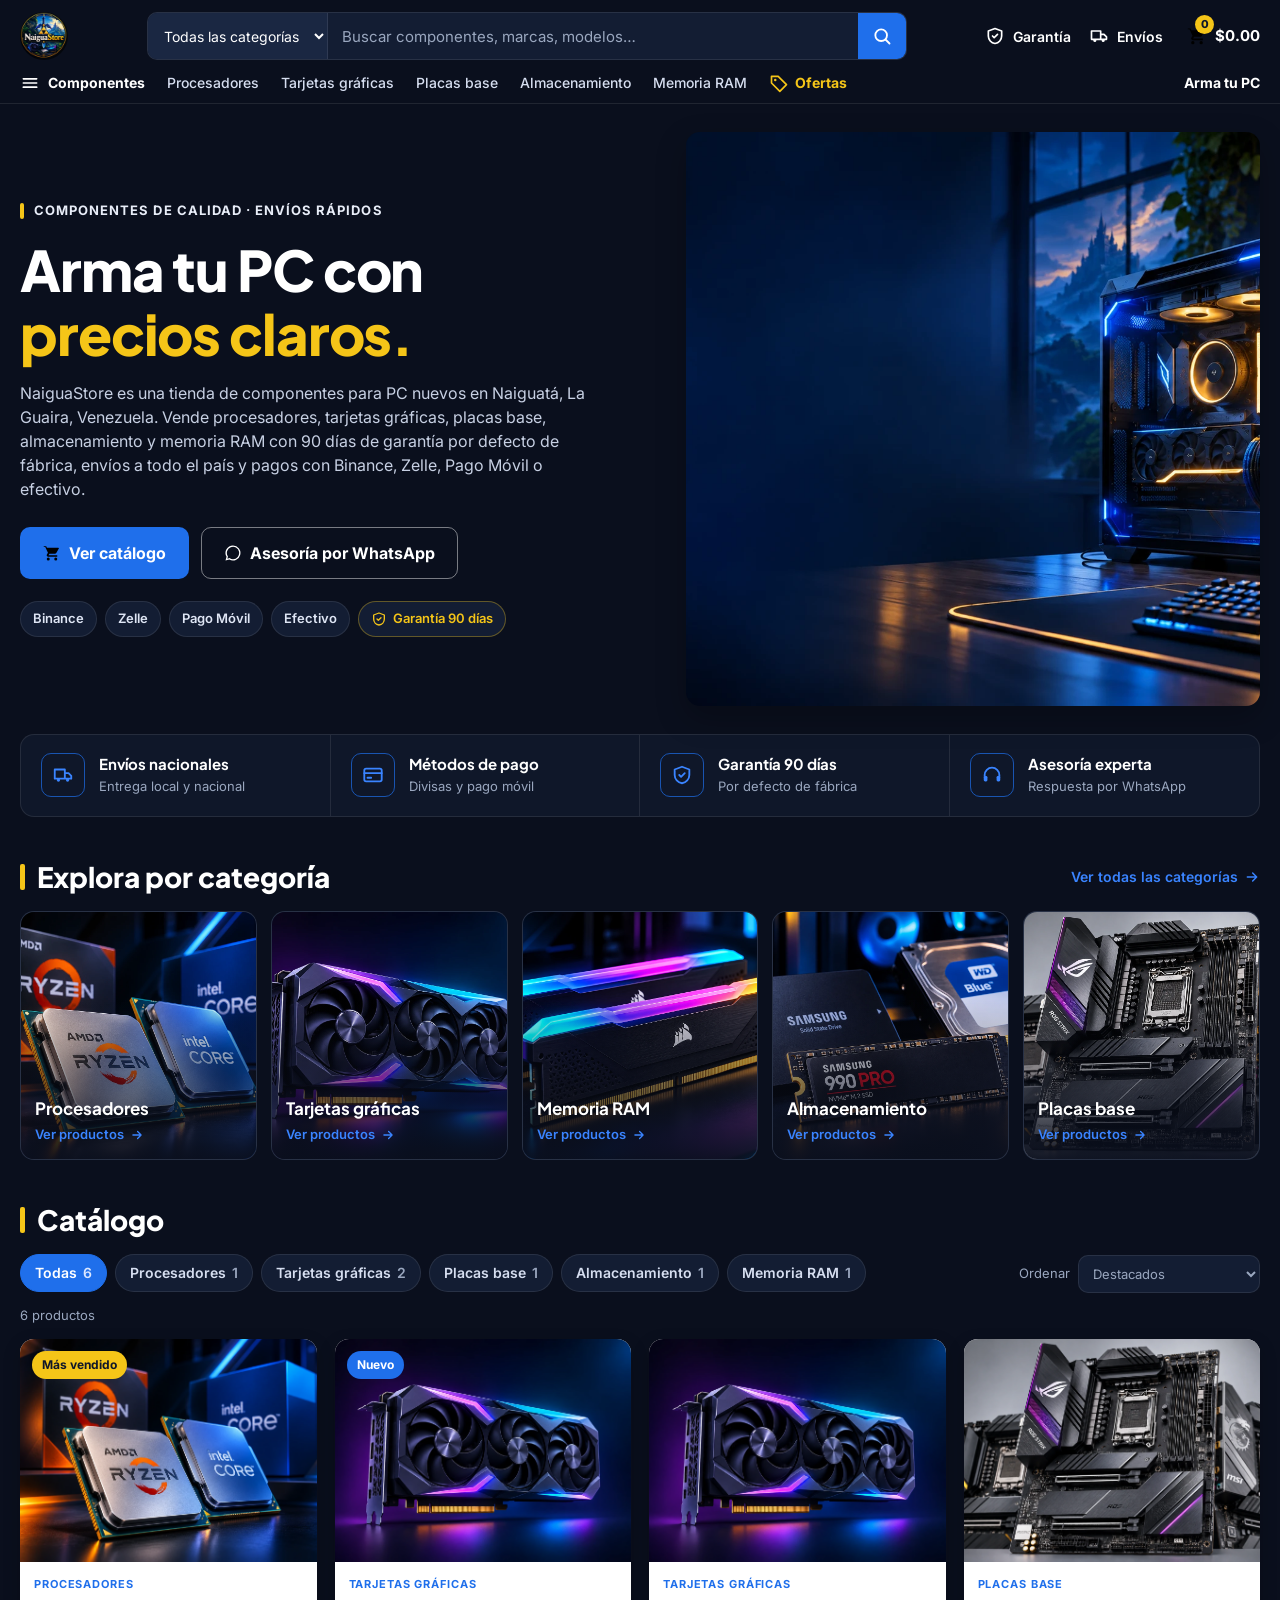
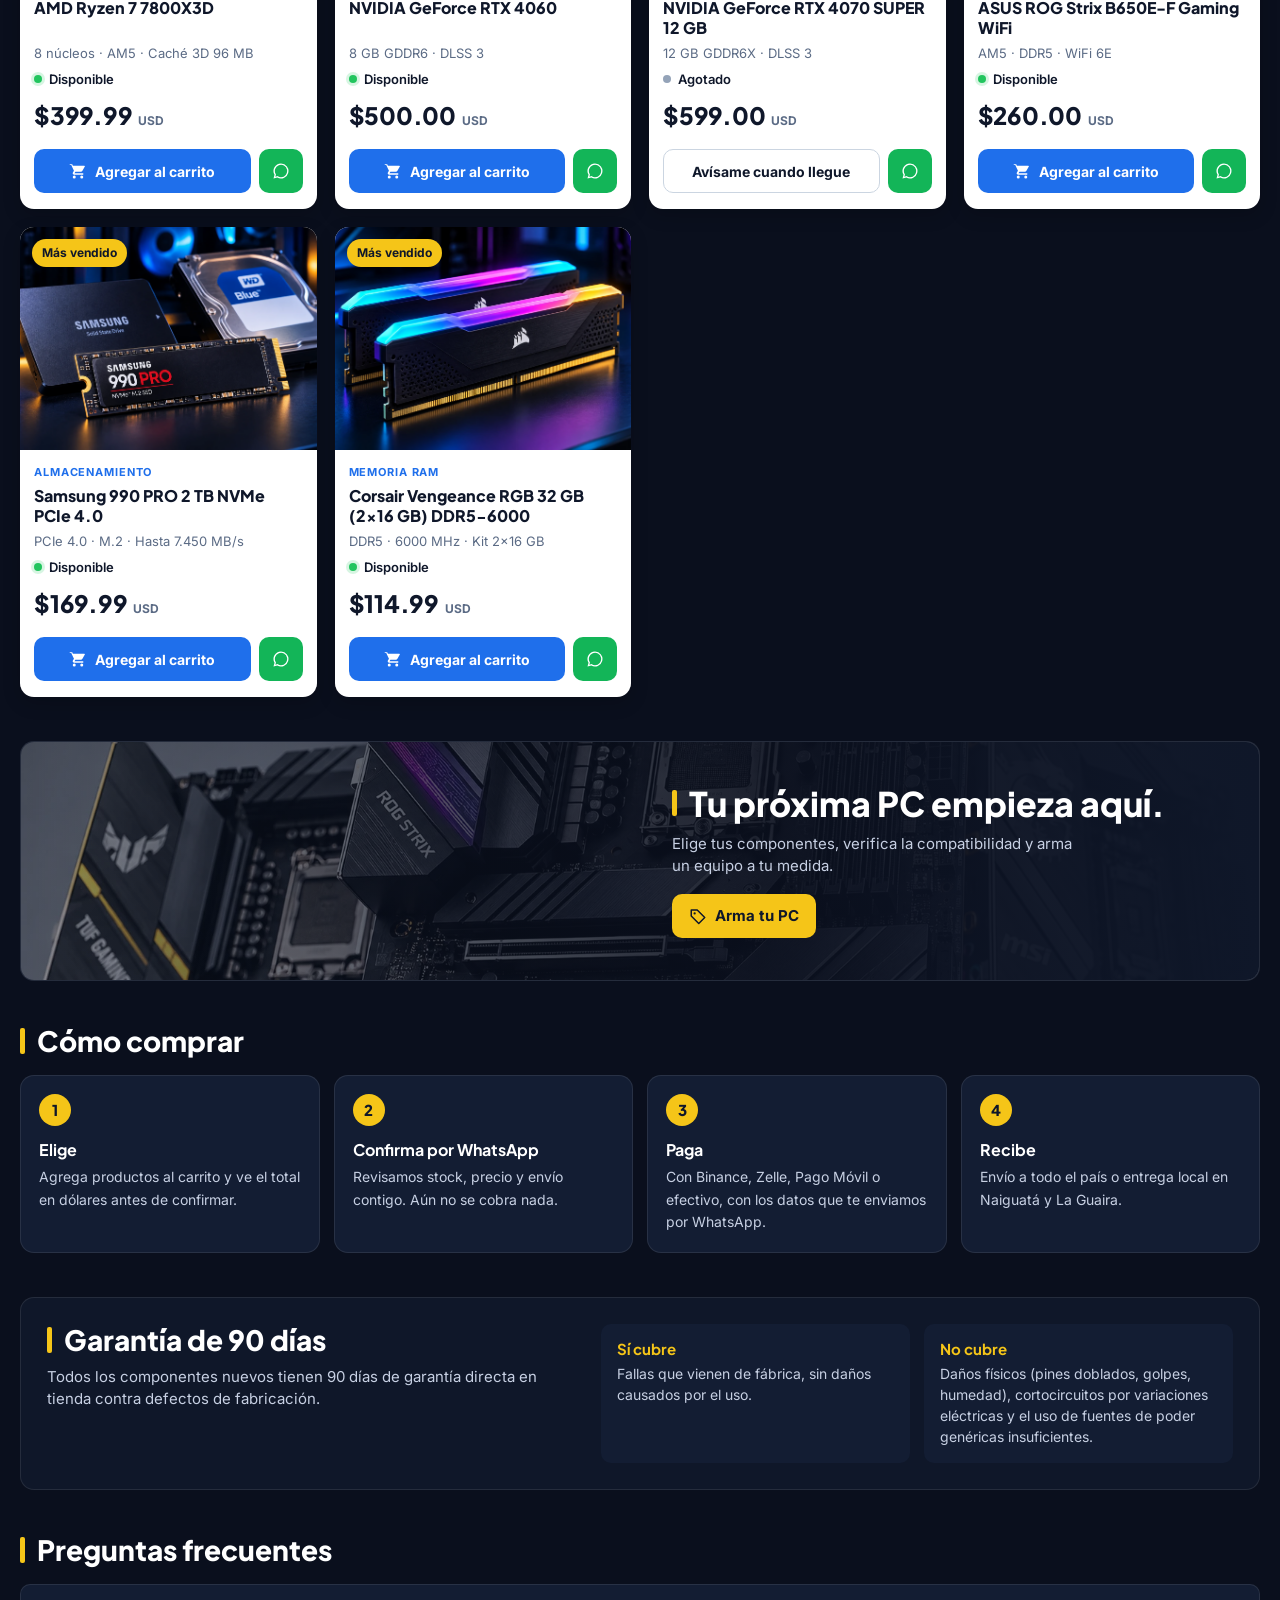
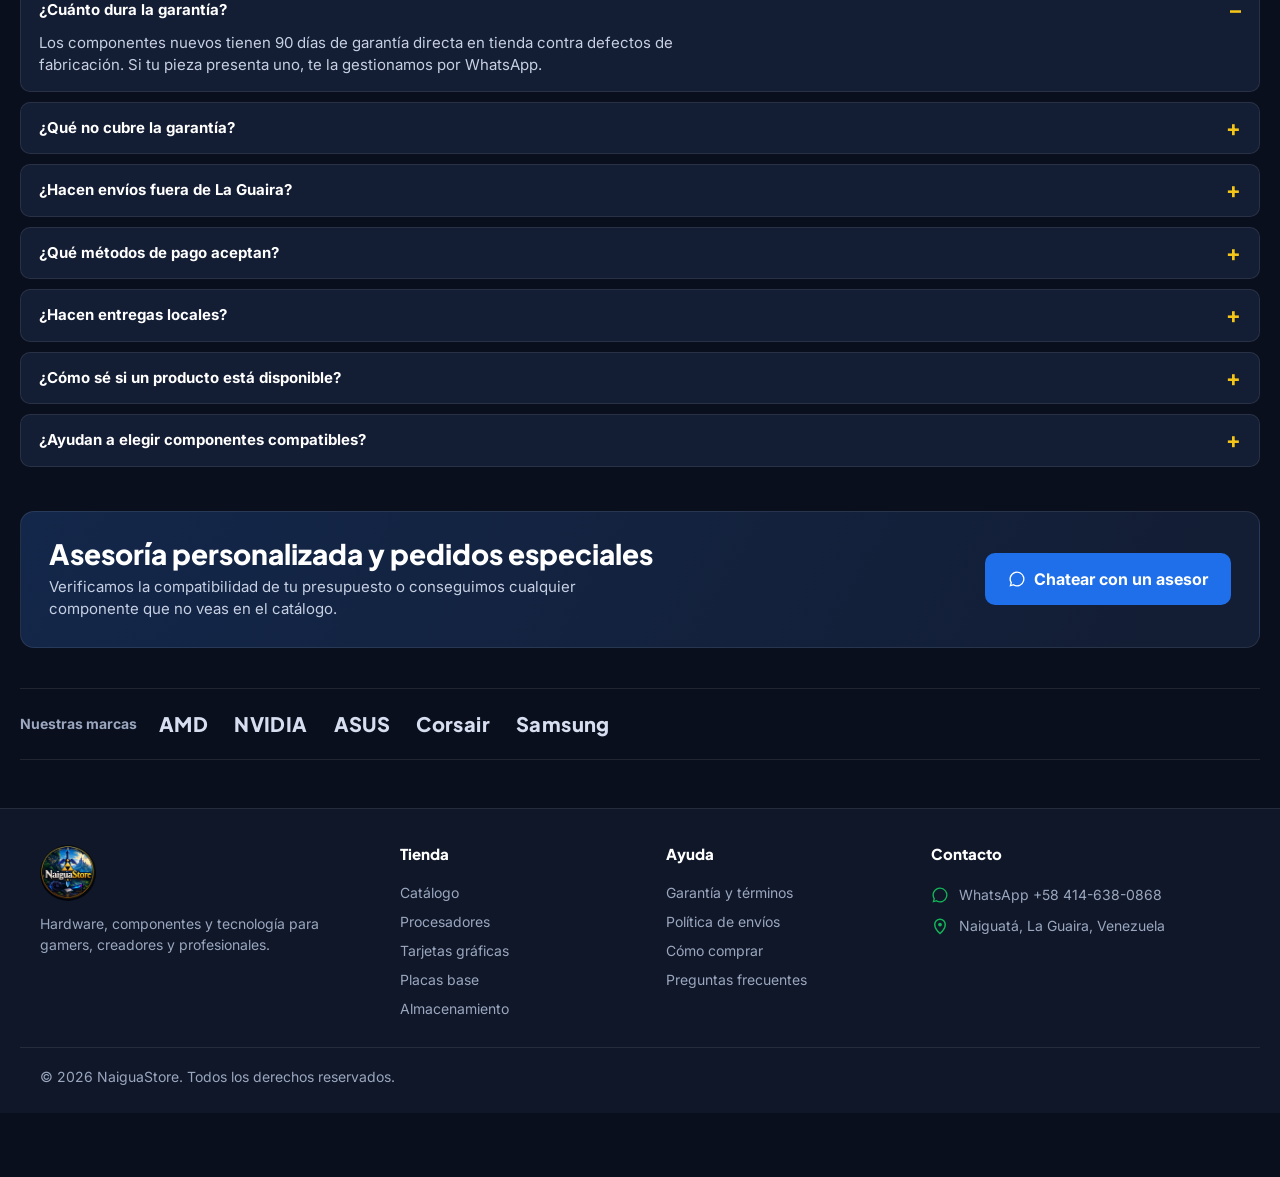
==== commit 213dbc1d: "Adoptar la identidad visual de la referencia: azul marino, dorado, tarjetas blancas y fotos de categ" ====
--- a/index.html
+++ b/index.html
@@ -13,42 +13,47 @@
   <meta property="og:description" content="Procesadores, tarjetas gráficas, placas base, SSD y RAM nuevos. Garantía de 90 días, envíos a todo el país y pagos con Binance, Zelle o Pago Móvil.">
   <meta property="og:url" content="https://anyelopetit.github.io/naiguastore-claude/">
   <meta name="twitter:card" content="summary">
-  <meta name="theme-color" content="#0e1116">
-  <link rel="icon" href="assets/favicon.svg" type="image/svg+xml">
+  <meta name="theme-color" content="#0a0f1d">
+  <link rel="icon" href="assets/img/logo.webp" type="image/webp">
   <link rel="preconnect" href="https://fonts.googleapis.com">
   <link rel="preconnect" href="https://fonts.gstatic.com" crossorigin>
-  <link rel="stylesheet" href="https://fonts.googleapis.com/css2?family=Barlow+Condensed:wght@600;700;800&family=Barlow:wght@400;500;600;700&display=swap">
+  <link rel="stylesheet" href="https://fonts.googleapis.com/css2?family=Inter:wght@400;500;600;700&family=Plus+Jakarta+Sans:wght@700;800&display=swap">
   <link rel="stylesheet" href="css/styles.css">
-  <script type="application/ld+json">{"@context":"https://schema.org","@type":"Store","@id":"https://anyelopetit.github.io/naiguastore-claude/#store","name":"NaiguaStore","url":"https://anyelopetit.github.io/naiguastore-claude/","description":"NaiguaStore es una tienda de componentes para PC nuevos en Naiguatá, La Guaira, Venezuela. Vende procesadores, tarjetas gráficas, placas base, almacenamiento y memoria RAM con 90 días de garantía por defecto de fábrica, envíos a todo el país y pagos con Binance, Zelle, Pago Móvil o efectivo.","telephone":"+58 414-638-0868","address":{"@type":"PostalAddress","addressLocality":"Naiguatá","addressRegion":"La Guaira","addressCountry":"VE"},"areaServed":{"@type":"Country","name":"Venezuela"},"paymentAccepted":"Binance, Zelle, Pago Móvil, Efectivo","currenciesAccepted":"USD","hasOfferCatalog":{"@type":"OfferCatalog","name":"Componentes para PC","itemListElement":[{"@type":"Offer","itemOffered":{"@type":"Product","name":"AMD Ryzen 7 7800X3D","url":"https://anyelopetit.github.io/naiguastore-claude/producto/amd-ryzen-7-7800x3d/"},"price":"399.99","priceCurrency":"USD","availability":"https://schema.org/InStock"},{"@type":"Offer","itemOffered":{"@type":"Product","name":"NVIDIA GeForce RTX 4060","url":"https://anyelopetit.github.io/naiguastore-claude/producto/nvidia-rtx-4060/"},"price":"500.00","priceCurrency":"USD","availability":"https://schema.org/InStock"},{"@type":"Offer","itemOffered":{"@type":"Product","name":"NVIDIA GeForce RTX 4070 SUPER 12 GB","url":"https://anyelopetit.github.io/naiguastore-claude/producto/nvidia-rtx-4070-super/"},"price":"599.00","priceCurrency":"USD","availability":"https://schema.org/OutOfStock"},{"@type":"Offer","itemOffered":{"@type":"Product","name":"ASUS ROG Strix B650E-F Gaming WiFi","url":"https://anyelopetit.github.io/naiguastore-claude/producto/asus-rog-strix-b650e-f/"},"price":"260.00","priceCurrency":"USD","availability":"https://schema.org/InStock"},{"@type":"Offer","itemOffered":{"@type":"Product","name":"Samsung 990 PRO 2 TB NVMe PCIe 4.0","url":"https://anyelopetit.github.io/naiguastore-claude/producto/samsung-990-pro-2tb/"},"price":"169.99","priceCurrency":"USD","availability":"https://schema.org/InStock"},{"@type":"Offer","itemOffered":{"@type":"Product","name":"Corsair Vengeance RGB 32 GB (2×16 GB) DDR5-6000","url":"https://anyelopetit.github.io/naiguastore-claude/producto/corsair-vengeance-32gb/"},"price":"114.99","priceCurrency":"USD","availability":"https://schema.org/InStock"}]}}</script>
+  <script type="application/ld+json">{"@context":"https://schema.org","@type":"Store","@id":"https://anyelopetit.github.io/naiguastore-claude/#store","name":"NaiguaStore","url":"https://anyelopetit.github.io/naiguastore-claude/","logo":"https://anyelopetit.github.io/naiguastore-claude/assets/img/logo.webp","description":"NaiguaStore es una tienda de componentes para PC nuevos en Naiguatá, La Guaira, Venezuela. Vende procesadores, tarjetas gráficas, placas base, almacenamiento y memoria RAM con 90 días de garantía por defecto de fábrica, envíos a todo el país y pagos con Binance, Zelle, Pago Móvil o efectivo.","telephone":"+58 414-638-0868","address":{"@type":"PostalAddress","addressLocality":"Naiguatá","addressRegion":"La Guaira","addressCountry":"VE"},"areaServed":{"@type":"Country","name":"Venezuela"},"paymentAccepted":"Binance, Zelle, Pago Móvil, Efectivo","currenciesAccepted":"USD","hasOfferCatalog":{"@type":"OfferCatalog","name":"Componentes para PC","itemListElement":[{"@type":"Offer","itemOffered":{"@type":"Product","name":"AMD Ryzen 7 7800X3D","url":"https://anyelopetit.github.io/naiguastore-claude/producto/amd-ryzen-7-7800x3d/"},"price":"399.99","priceCurrency":"USD","availability":"https://schema.org/InStock"},{"@type":"Offer","itemOffered":{"@type":"Product","name":"NVIDIA GeForce RTX 4060","url":"https://anyelopetit.github.io/naiguastore-claude/producto/nvidia-rtx-4060/"},"price":"500.00","priceCurrency":"USD","availability":"https://schema.org/InStock"},{"@type":"Offer","itemOffered":{"@type":"Product","name":"NVIDIA GeForce RTX 4070 SUPER 12 GB","url":"https://anyelopetit.github.io/naiguastore-claude/producto/nvidia-rtx-4070-super/"},"price":"599.00","priceCurrency":"USD","availability":"https://schema.org/OutOfStock"},{"@type":"Offer","itemOffered":{"@type":"Product","name":"ASUS ROG Strix B650E-F Gaming WiFi","url":"https://anyelopetit.github.io/naiguastore-claude/producto/asus-rog-strix-b650e-f/"},"price":"260.00","priceCurrency":"USD","availability":"https://schema.org/InStock"},{"@type":"Offer","itemOffered":{"@type":"Product","name":"Samsung 990 PRO 2 TB NVMe PCIe 4.0","url":"https://anyelopetit.github.io/naiguastore-claude/producto/samsung-990-pro-2tb/"},"price":"169.99","priceCurrency":"USD","availability":"https://schema.org/InStock"},{"@type":"Offer","itemOffered":{"@type":"Product","name":"Corsair Vengeance RGB 32 GB (2×16 GB) DDR5-6000","url":"https://anyelopetit.github.io/naiguastore-claude/producto/corsair-vengeance-32gb/"},"price":"114.99","priceCurrency":"USD","availability":"https://schema.org/InStock"}]}}</script>
   <script type="application/ld+json">{"@context":"https://schema.org","@type":"ItemList","name":"Componentes para PC de NaiguaStore","itemListElement":[{"@type":"ListItem","position":1,"url":"https://anyelopetit.github.io/naiguastore-claude/producto/amd-ryzen-7-7800x3d/","name":"AMD Ryzen 7 7800X3D"},{"@type":"ListItem","position":2,"url":"https://anyelopetit.github.io/naiguastore-claude/producto/nvidia-rtx-4060/","name":"NVIDIA GeForce RTX 4060"},{"@type":"ListItem","position":3,"url":"https://anyelopetit.github.io/naiguastore-claude/producto/nvidia-rtx-4070-super/","name":"NVIDIA GeForce RTX 4070 SUPER 12 GB"},{"@type":"ListItem","position":4,"url":"https://anyelopetit.github.io/naiguastore-claude/producto/asus-rog-strix-b650e-f/","name":"ASUS ROG Strix B650E-F Gaming WiFi"},{"@type":"ListItem","position":5,"url":"https://anyelopetit.github.io/naiguastore-claude/producto/samsung-990-pro-2tb/","name":"Samsung 990 PRO 2 TB NVMe PCIe 4.0"},{"@type":"ListItem","position":6,"url":"https://anyelopetit.github.io/naiguastore-claude/producto/corsair-vengeance-32gb/","name":"Corsair Vengeance RGB 32 GB (2×16 GB) DDR5-6000"}]}</script>
   <script type="application/ld+json">{"@context":"https://schema.org","@type":"FAQPage","mainEntity":[{"@type":"Question","name":"¿Cuánto dura la garantía?","acceptedAnswer":{"@type":"Answer","text":"Los componentes nuevos tienen 90 días de garantía directa en tienda contra defectos de fabricación. Si tu pieza presenta uno, te la gestionamos por WhatsApp."}},{"@type":"Question","name":"¿Qué no cubre la garantía?","acceptedAnswer":{"@type":"Answer","text":"Daños físicos (pines doblados, golpes, humedad), cortocircuitos por variaciones eléctricas y el uso de fuentes de poder genéricas insuficientes para el equipo."}},{"@type":"Question","name":"¿Hacen envíos fuera de La Guaira?","acceptedAnswer":{"@type":"Answer","text":"Sí, enviamos a todo el país. El costo y el tiempo dependen de la ciudad, y te los confirmamos por WhatsApp antes de que pagues."}},{"@type":"Question","name":"¿Qué métodos de pago aceptan?","acceptedAnswer":{"@type":"Answer","text":"Binance, Zelle, Pago Móvil y efectivo. Te enviamos los datos de pago por WhatsApp después de confirmar tu pedido. En la web no pedimos datos de tarjeta."}},{"@type":"Question","name":"¿Hacen entregas locales?","acceptedAnswer":{"@type":"Answer","text":"Sí, hacemos entregas locales en Naiguatá y La Guaira. Coordínalas por WhatsApp."}},{"@type":"Question","name":"¿Cómo sé si un producto está disponible?","acceptedAnswer":{"@type":"Answer","text":"Cada ficha indica si está en stock. Si está agotado, el botón Avísame abre un WhatsApp para que te escribamos cuando llegue."}},{"@type":"Question","name":"¿Ayudan a elegir componentes compatibles?","acceptedAnswer":{"@type":"Answer","text":"Sí, por WhatsApp. Revisamos la compatibilidad entre procesador, placa base, memoria y fuente antes de que compres."}}]}</script>
 </head>
 <body data-page="inicio" data-base="">
   <a class="skip" href="#app">Ir al contenido</a>
-  <div id="loader" aria-hidden="true"><span class="loader__mark"></span><span class="loader__name">Naigua<b>Store</b></span></div>
-
-  <div class="strip">Envíos a todo el país · Entregas locales en Naiguatá y La Guaira · Garantía de 90 días</div>
+  <div id="loader" aria-hidden="true"><img src="assets/img/logo.webp" alt=""></div>
 
   <header class="site-header">
-    <div class="site-header__bar">
-      <a class="brand" href="index.html" aria-label="NaiguaStore, inicio">
-        <svg class="brand__mark" viewBox="0 0 32 32" aria-hidden="true"><path d="M0 0h22l10 10v22H0z" fill="#f2b705"/><path d="M7 25V7h4l8 11V7h4v18h-4L11 14v11z" fill="#0e1116"/></svg>
-        <span class="brand__name">Naigua<b>Store</b></span>
-      </a>
+    <div class="topbar">
+      <a class="brand" href="index.html" aria-label="NaiguaStore, inicio"><img src="assets/img/logo.webp" alt="NaiguaStore" width="44" height="44"></a>
       <form class="search" role="search" action="index.html" method="get" data-search-form>
+        <label class="sr-only" for="cat-select">Categoría</label>
+        <select id="cat-select" class="search__cat" data-cat-select>
+          <option value="Todas">Todas las categorías</option><option value="Procesadores">Procesadores</option><option value="Tarjetas gráficas">Tarjetas gráficas</option><option value="Placas base">Placas base</option><option value="Almacenamiento">Almacenamiento</option><option value="Memoria RAM">Memoria RAM</option>
+        </select>
         <label class="sr-only" for="search">Buscar componentes</label>
-        <input id="search" name="q" type="search" placeholder="Buscar Ryzen, RTX, DDR5…" autocomplete="off">
+        <input id="search" name="q" type="search" placeholder="Buscar componentes, marcas, modelos…" autocomplete="off">
+        <button class="search__btn" type="submit" aria-label="Buscar"><svg class="" viewBox="0 0 24 24" width="20" height="20" aria-hidden="true" focusable="false"><circle cx="11" cy="11" r="7" fill="none" stroke="currentColor" stroke-width="2.2"/><path d="M16.5 16.5 21 21" stroke="currentColor" stroke-width="2.2" stroke-linecap="round"/></svg></button>
       </form>
-      <button class="cart-btn" id="cart-open" type="button" aria-label="Abrir carrito">
-        <span>Carrito</span><span class="cart-btn__count" id="cart-count">0</span>
-      </button>
-    </div>
-    <nav class="site-header__nav" aria-label="Principal">
-      <a href="index.html#catalogo">Catálogo</a>
-      <a href="index.html#como-comprar">Cómo comprar</a>
-      <a href="index.html#garantia">Garantía</a>
-      <a href="index.html#preguntas">Preguntas</a>
-      <a href="index.html#/checkout">Pedido</a>
+      <div class="topbar__items">
+        <a class="topbar__item" href="index.html#garantia"><svg class="" viewBox="0 0 24 24" width="20" height="20" aria-hidden="true" focusable="false"><path d="M12 3 4 6v6c0 4.5 3.4 8.3 8 9 4.6-.7 8-4.5 8-9V6z" fill="none" stroke="currentColor" stroke-width="2" stroke-linejoin="round"/><path d="m9 12 2 2 4-4" fill="none" stroke="currentColor" stroke-width="2" stroke-linecap="round" stroke-linejoin="round"/></svg><span>Garantía</span></a>
+        <a class="topbar__item" href="index.html#envios"><svg class="" viewBox="0 0 24 24" width="20" height="20" aria-hidden="true" focusable="false"><path d="M3 6h11v10H3zM14 10h4l3 3v3h-7z" fill="none" stroke="currentColor" stroke-width="2" stroke-linejoin="round"/><circle cx="7" cy="17.5" r="1.8" fill="currentColor"/><circle cx="17" cy="17.5" r="1.8" fill="currentColor"/></svg><span>Envíos</span></a>
+        <button class="cart-btn" id="cart-open" type="button" aria-label="Abrir carrito">
+          <svg class="" viewBox="0 0 24 24" width="20" height="20" aria-hidden="true" focusable="false"><path d="M7 18a2 2 0 1 0 0 4 2 2 0 0 0 0-4zm10 0a2 2 0 1 0 0 4 2 2 0 0 0 0-4zM1 2v2h2l3.6 7.6-1.4 2.4A2 2 0 0 0 7 17h12v-2H7.4l1.1-2h7.5a2 2 0 0 0 1.7-1l3.6-6.5A1 1 0 0 0 20.4 5H5.2l-.9-2H1z"/></svg>
+          <span class="cart-btn__count" id="cart-count">0</span>
+          <span class="cart-btn__total" id="cart-total-header">$0.00</span>
+        </button>
+      </div>
+    </div>
+    <nav class="subnav" aria-label="Principal">
+      <a class="subnav__all" href="index.html#catalogo"><svg class="" viewBox="0 0 24 24" width="20" height="20" aria-hidden="true" focusable="false"><path d="M4 7h16M4 12h16M4 17h16" stroke="currentColor" stroke-width="2" stroke-linecap="round"/></svg><span>Componentes</span></a>
+      <a href="index.html#catalogo" data-cat="Procesadores">Procesadores</a><a href="index.html#catalogo" data-cat="Tarjetas gráficas">Tarjetas gráficas</a><a href="index.html#catalogo" data-cat="Placas base">Placas base</a><a href="index.html#catalogo" data-cat="Almacenamiento">Almacenamiento</a><a href="index.html#catalogo" data-cat="Memoria RAM">Memoria RAM</a>
+      <a class="subnav__offer" href="index.html#catalogo"><svg class="" viewBox="0 0 24 24" width="20" height="20" aria-hidden="true" focusable="false"><path d="M3 12V4h8l10 10-8 8z" fill="none" stroke="currentColor" stroke-width="2" stroke-linejoin="round"/><circle cx="7.5" cy="8.5" r="1.5" fill="currentColor"/></svg><span>Ofertas</span></a>
+      <a class="subnav__build" href="index.html#asesoria">Arma tu PC</a>
     </nav>
   </header>
 
@@ -56,35 +61,59 @@
 
   <section class="hero">
     <div class="hero__copy">
-      <p class="eyebrow">Naiguatá, La Guaira</p>
-      <h1>Componentes para PC nuevos, con garantía de 90 días</h1>
+      <p class="eyebrow"><span aria-hidden="true"></span>Componentes de calidad · Envíos rápidos</p>
+      <h1>Arma tu PC con <em>precios claros.</em></h1>
       <p class="lead">NaiguaStore es una tienda de componentes para PC nuevos en Naiguatá, La Guaira, Venezuela. Vende procesadores, tarjetas gráficas, placas base, almacenamiento y memoria RAM con 90 días de garantía por defecto de fábrica, envíos a todo el país y pagos con Binance, Zelle, Pago Móvil o efectivo.</p>
       <div class="hero__cta">
-        <a class="btn btn--solid" href="#catalogo">Ver catálogo</a>
-        <a class="btn btn--line" href="https://wa.me/584146380868?text=Hola%2C%20quiero%20asesor%C3%ADa%20para%20armar%20mi%20PC." target="_blank" rel="noopener">Preguntar por WhatsApp</a>
-      </div>
-      <dl class="facts">
-        <div><dt>Envíos</dt><dd>A todo el país</dd></div>
-        <div><dt>Entregas locales</dt><dd>Naiguatá y La Guaira</dd></div>
-        <div><dt>Garantía</dt><dd>90 días de fábrica</dd></div>
-        <div><dt>Pagos</dt><dd>Binance, Zelle, Pago Móvil, efectivo</dd></div>
-      </dl>
-    </div>
-    <article class="label label--hero" aria-label="Producto destacado: AMD Ryzen 7 7800X3D">
-  <div class="label__head"><span>Procesadores</span><span>Ryzen 7 7800X3D</span></div>
-  <a class="label__link" href="producto/amd-ryzen-7-7800x3d/"><div class="label__window"><svg class="label__icon" viewBox="0 0 48 48" aria-hidden="true" fill="none" stroke="currentColor" stroke-width="1.6" stroke-linejoin="round"><rect x="14" y="14" width="20" height="20" rx="2"/><rect x="19" y="19" width="10" height="10"/><path d="M19 8v6M29 8v6M19 34v6M29 34v6M8 19h6M8 29h6M34 19h6M34 29h6"/></svg><img src="assets/products/amd-ryzen-7-7800x3d.jpg" alt="AMD Ryzen 7 7800X3D, componente para PC" width="400" height="400" loading="eager" decoding="async" onerror="this.remove()"></div></a>
-  <div class="label__body">
-    <h2 class="label__name"><a href="producto/amd-ryzen-7-7800x3d/">AMD Ryzen 7 7800X3D</a></h2>
-    <ul class="label__specs"><li>8 núcleos · AM5</li><li>Caché 3D 96 MB</li></ul>
-    <p class="price price--lg"><span class="price__usd">$399.99</span></p>
-    <p class="stamp">Garantía 90 días</p>
-  </div>
-</article>
+        <a class="btn btn--primary btn--lg" href="#catalogo"><svg class="" viewBox="0 0 24 24" width="20" height="20" aria-hidden="true" focusable="false"><path d="M7 18a2 2 0 1 0 0 4 2 2 0 0 0 0-4zm10 0a2 2 0 1 0 0 4 2 2 0 0 0 0-4zM1 2v2h2l3.6 7.6-1.4 2.4A2 2 0 0 0 7 17h12v-2H7.4l1.1-2h7.5a2 2 0 0 0 1.7-1l3.6-6.5A1 1 0 0 0 20.4 5H5.2l-.9-2H1z"/></svg><span>Ver catálogo</span></a>
+        <a class="btn btn--outline btn--lg" href="https://wa.me/584146380868?text=Hola%2C%20quiero%20asesor%C3%ADa%20para%20armar%20mi%20PC." target="_blank" rel="noopener"><svg class="" viewBox="0 0 24 24" width="20" height="20" aria-hidden="true" focusable="false"><path d="M12 2a10 10 0 0 0-8.6 15.1L2 22l5-1.3A10 10 0 1 0 12 2zm0 18.2a8.2 8.2 0 0 1-4.2-1.2l-.3-.2-3 .8.8-2.9-.2-.3A8.2 8.2 0 1 1 12 20.2z" fill="currentColor"/></svg><span>Asesoría por WhatsApp</span></a>
+      </div>
+      <ul class="pays" aria-label="Métodos de pago">
+        <li>Binance</li><li>Zelle</li><li>Pago Móvil</li><li>Efectivo</li><li class="pays__warranty"><svg class="" viewBox="0 0 24 24" width="20" height="20" aria-hidden="true" focusable="false"><path d="M12 3 4 6v6c0 4.5 3.4 8.3 8 9 4.6-.7 8-4.5 8-9V6z" fill="none" stroke="currentColor" stroke-width="2" stroke-linejoin="round"/><path d="m9 12 2 2 4-4" fill="none" stroke="currentColor" stroke-width="2" stroke-linecap="round" stroke-linejoin="round"/></svg>Garantía 90 días</li>
+      </ul>
+    </div>
+    <figure class="hero__media"><img src="assets/img/hero-pc.webp" alt="Torre de PC gamer con iluminación RGB" width="1024" height="1024" fetchpriority="high"></figure>
+  </section>
+
+  <section class="features" aria-label="Ventajas">
+    <div id="envios"><span class="features__ico"><svg class="" viewBox="0 0 24 24" width="20" height="20" aria-hidden="true" focusable="false"><path d="M3 6h11v10H3zM14 10h4l3 3v3h-7z" fill="none" stroke="currentColor" stroke-width="2" stroke-linejoin="round"/><circle cx="7" cy="17.5" r="1.8" fill="currentColor"/><circle cx="17" cy="17.5" r="1.8" fill="currentColor"/></svg></span><div><strong>Envíos nacionales</strong><span>Entrega local y nacional</span></div></div>
+    <div><span class="features__ico"><svg class="" viewBox="0 0 24 24" width="20" height="20" aria-hidden="true" focusable="false"><rect x="2.5" y="5" width="19" height="14" rx="2" fill="none" stroke="currentColor" stroke-width="2"/><path d="M2.5 10h19M6 15h4" stroke="currentColor" stroke-width="2" stroke-linecap="round"/></svg></span><div><strong>Métodos de pago</strong><span>Divisas y pago móvil</span></div></div>
+    <div id="garantia"><span class="features__ico"><svg class="" viewBox="0 0 24 24" width="20" height="20" aria-hidden="true" focusable="false"><path d="M12 3 4 6v6c0 4.5 3.4 8.3 8 9 4.6-.7 8-4.5 8-9V6z" fill="none" stroke="currentColor" stroke-width="2" stroke-linejoin="round"/><path d="m9 12 2 2 4-4" fill="none" stroke="currentColor" stroke-width="2" stroke-linecap="round" stroke-linejoin="round"/></svg></span><div><strong>Garantía 90 días</strong><span>Por defecto de fábrica</span></div></div>
+    <div><span class="features__ico"><svg class="" viewBox="0 0 24 24" width="20" height="20" aria-hidden="true" focusable="false"><path d="M4 14v-2a8 8 0 0 1 16 0v2" fill="none" stroke="currentColor" stroke-width="2"/><rect x="3" y="13" width="4" height="6" rx="1.5" fill="currentColor"/><rect x="17" y="13" width="4" height="6" rx="1.5" fill="currentColor"/></svg></span><div><strong>Asesoría experta</strong><span>Respuesta por WhatsApp</span></div></div>
+  </section>
+
+  <section class="cats" aria-labelledby="cats-title">
+    <div class="sec-head"><h2 id="cats-title"><span class="sec-head__bar" aria-hidden="true"></span>Explora por categoría</h2><a class="sec-head__link" href="#catalogo">Ver todas las categorías <svg class="" viewBox="0 0 24 24" width="20" height="20" aria-hidden="true" focusable="false"><path d="M5 12h13M13 6l6 6-6 6" fill="none" stroke="currentColor" stroke-width="2.2" stroke-linecap="round" stroke-linejoin="round"/></svg></a></div>
+    <div class="cats__grid">
+      <a class="cat" href="#catalogo" data-cat="Procesadores">
+        <img src="assets/img/cpus.webp" alt="" width="600" height="400" loading="lazy">
+        <span class="cat__body"><strong>Procesadores</strong><span>Ver productos <svg class="" viewBox="0 0 24 24" width="20" height="20" aria-hidden="true" focusable="false"><path d="M5 12h13M13 6l6 6-6 6" fill="none" stroke="currentColor" stroke-width="2.2" stroke-linecap="round" stroke-linejoin="round"/></svg></span></span>
+      </a>
+      <a class="cat" href="#catalogo" data-cat="Tarjetas gráficas">
+        <img src="assets/img/gpu.webp" alt="" width="600" height="400" loading="lazy">
+        <span class="cat__body"><strong>Tarjetas gráficas</strong><span>Ver productos <svg class="" viewBox="0 0 24 24" width="20" height="20" aria-hidden="true" focusable="false"><path d="M5 12h13M13 6l6 6-6 6" fill="none" stroke="currentColor" stroke-width="2.2" stroke-linecap="round" stroke-linejoin="round"/></svg></span></span>
+      </a>
+      <a class="cat" href="#catalogo" data-cat="Memoria RAM">
+        <img src="assets/img/ram.webp" alt="" width="600" height="400" loading="lazy">
+        <span class="cat__body"><strong>Memoria RAM</strong><span>Ver productos <svg class="" viewBox="0 0 24 24" width="20" height="20" aria-hidden="true" focusable="false"><path d="M5 12h13M13 6l6 6-6 6" fill="none" stroke="currentColor" stroke-width="2.2" stroke-linecap="round" stroke-linejoin="round"/></svg></span></span>
+      </a>
+      <a class="cat" href="#catalogo" data-cat="Almacenamiento">
+        <img src="assets/img/ssd.webp" alt="" width="600" height="400" loading="lazy">
+        <span class="cat__body"><strong>Almacenamiento</strong><span>Ver productos <svg class="" viewBox="0 0 24 24" width="20" height="20" aria-hidden="true" focusable="false"><path d="M5 12h13M13 6l6 6-6 6" fill="none" stroke="currentColor" stroke-width="2.2" stroke-linecap="round" stroke-linejoin="round"/></svg></span></span>
+      </a>
+      <a class="cat" href="#catalogo" data-cat="Placas base">
+        <img src="assets/img/motherboards.webp" alt="" width="600" height="400" loading="lazy">
+        <span class="cat__body"><strong>Placas base</strong><span>Ver productos <svg class="" viewBox="0 0 24 24" width="20" height="20" aria-hidden="true" focusable="false"><path d="M5 12h13M13 6l6 6-6 6" fill="none" stroke="currentColor" stroke-width="2.2" stroke-linecap="round" stroke-linejoin="round"/></svg></span></span>
+      </a>
+    </div>
   </section>
 
   <section class="catalog" id="catalogo" aria-labelledby="catalog-title">
-    <div class="section-head">
-      <h2 id="catalog-title">Catálogo</h2>
+    <div class="sec-head"><h2 id="catalog-title"><span class="sec-head__bar" aria-hidden="true"></span>Catálogo</h2></div>
+    <div class="catalog__bar">
+      <div class="chips" id="chips" role="tablist" aria-label="Categorías">
+        <button class="chip is-on" type="button" role="tab" aria-selected="true" data-cat="Todas">Todas <span>6</span></button><button class="chip" type="button" role="tab" aria-selected="false" data-cat="Procesadores">Procesadores <span>1</span></button><button class="chip" type="button" role="tab" aria-selected="false" data-cat="Tarjetas gráficas">Tarjetas gráficas <span>2</span></button><button class="chip" type="button" role="tab" aria-selected="false" data-cat="Placas base">Placas base <span>1</span></button><button class="chip" type="button" role="tab" aria-selected="false" data-cat="Almacenamiento">Almacenamiento <span>1</span></button><button class="chip" type="button" role="tab" aria-selected="false" data-cat="Memoria RAM">Memoria RAM <span>1</span></button>
+      </div>
       <label class="sort">Ordenar
         <select data-sort>
           <option value="featured">Destacados</option>
@@ -93,91 +122,117 @@
         </select>
       </label>
     </div>
-    <div class="chips" id="chips" role="tablist" aria-label="Categorías">
-      <button class="chip is-on" type="button" role="tab" aria-selected="true" data-cat="Todas">Todas <span>6</span></button><button class="chip" type="button" role="tab" aria-selected="false" data-cat="Procesadores">Procesadores <span>1</span></button><button class="chip" type="button" role="tab" aria-selected="false" data-cat="Tarjetas gráficas">Tarjetas gráficas <span>2</span></button><button class="chip" type="button" role="tab" aria-selected="false" data-cat="Placas base">Placas base <span>1</span></button><button class="chip" type="button" role="tab" aria-selected="false" data-cat="Almacenamiento">Almacenamiento <span>1</span></button><button class="chip" type="button" role="tab" aria-selected="false" data-cat="Memoria RAM">Memoria RAM <span>1</span></button>
-    </div>
     <p class="count" id="count" aria-live="polite">6 productos</p>
-    <div class="grid" id="grid"><article class="label" data-id="amd-ryzen-7-7800x3d">
-  <a class="label__link" href="producto/amd-ryzen-7-7800x3d/" aria-label="Ver AMD Ryzen 7 7800X3D"><span class="label__tag">Más vendido</span><div class="label__window"><svg class="label__icon" viewBox="0 0 48 48" aria-hidden="true" fill="none" stroke="currentColor" stroke-width="1.6" stroke-linejoin="round"><rect x="14" y="14" width="20" height="20" rx="2"/><rect x="19" y="19" width="10" height="10"/><path d="M19 8v6M29 8v6M19 34v6M29 34v6M8 19h6M8 29h6M34 19h6M34 29h6"/></svg><img src="assets/products/amd-ryzen-7-7800x3d.jpg" alt="AMD Ryzen 7 7800X3D, componente para PC" width="400" height="400" loading="eager" decoding="async" onerror="this.remove()"></div></a>
-  <div class="label__body">
-    <p class="label__cat">Procesadores</p>
-    <h3 class="label__name"><a href="producto/amd-ryzen-7-7800x3d/">AMD Ryzen 7 7800X3D</a></h3>
-    <ul class="label__specs"><li>8 núcleos · AM5</li><li>Caché 3D 96 MB</li></ul>
-    <p class="label__avail"><span class="dot dot--ok" aria-hidden="true"></span>En stock</p>
-    <p class="price"><span class="price__usd">$399.99</span></p>
-    <div class="label__actions"><button class="btn btn--solid btn--block" type="button" data-add="amd-ryzen-7-7800x3d">Agregar al carrito</button></div>
-  </div>
-</article>
-<article class="label" data-id="nvidia-rtx-4060">
-  <a class="label__link" href="producto/nvidia-rtx-4060/" aria-label="Ver NVIDIA GeForce RTX 4060"><span class="label__tag">Más vendido</span><div class="label__window"><svg class="label__icon" viewBox="0 0 48 48" aria-hidden="true" fill="none" stroke="currentColor" stroke-width="1.6" stroke-linejoin="round"><rect x="6" y="14" width="36" height="16" rx="2"/><circle cx="17" cy="22" r="4.5"/><circle cx="31" cy="22" r="4.5"/><path d="M10 30v4M16 30v4M32 30v4M38 30v4"/></svg><img src="assets/products/nvidia-rtx-4060.jpg" alt="NVIDIA GeForce RTX 4060, componente para PC" width="400" height="400" loading="eager" decoding="async" onerror="this.remove()"></div></a>
-  <div class="label__body">
-    <p class="label__cat">Tarjetas gráficas</p>
-    <h3 class="label__name"><a href="producto/nvidia-rtx-4060/">NVIDIA GeForce RTX 4060</a></h3>
-    <ul class="label__specs"><li>8 GB GDDR6</li><li>DLSS 3</li></ul>
-    <p class="label__avail"><span class="dot dot--ok" aria-hidden="true"></span>En stock</p>
-    <p class="price"><span class="price__usd">$500.00</span></p>
-    <div class="label__actions"><button class="btn btn--solid btn--block" type="button" data-add="nvidia-rtx-4060">Agregar al carrito</button></div>
-  </div>
-</article>
-<article class="label" data-id="nvidia-rtx-4070-super">
-  <a class="label__link" href="producto/nvidia-rtx-4070-super/" aria-label="Ver NVIDIA GeForce RTX 4070 SUPER 12 GB"><span class="label__tag label__tag--out">Agotado</span><div class="label__window"><svg class="label__icon" viewBox="0 0 48 48" aria-hidden="true" fill="none" stroke="currentColor" stroke-width="1.6" stroke-linejoin="round"><rect x="6" y="14" width="36" height="16" rx="2"/><circle cx="17" cy="22" r="4.5"/><circle cx="31" cy="22" r="4.5"/><path d="M10 30v4M16 30v4M32 30v4M38 30v4"/></svg><img src="assets/products/nvidia-rtx-4070-super.jpg" alt="NVIDIA GeForce RTX 4070 SUPER 12 GB, componente para PC" width="400" height="400" loading="lazy" decoding="async" onerror="this.remove()"></div></a>
-  <div class="label__body">
-    <p class="label__cat">Tarjetas gráficas</p>
-    <h3 class="label__name"><a href="producto/nvidia-rtx-4070-super/">NVIDIA GeForce RTX 4070 SUPER 12 GB</a></h3>
-    <ul class="label__specs"><li>12 GB GDDR6X</li><li>DLSS 3</li></ul>
-    <p class="label__avail"><span class="dot dot--out" aria-hidden="true"></span>Agotado</p>
-    <p class="price"><span class="price__usd">$599.00</span></p>
-    <div class="label__actions"><a class="btn btn--line btn--block" href="https://wa.me/584146380868?text=Hola%2C%20quiero%20que%20me%20avisen%20cuando%20llegue%20el%20NVIDIA%20GeForce%20RTX%204070%20SUPER%2012%20GB." target="_blank" rel="noopener">Avísame cuando llegue</a></div>
-  </div>
-</article>
-<article class="label" data-id="asus-rog-strix-b650e-f">
-  <a class="label__link" href="producto/asus-rog-strix-b650e-f/" aria-label="Ver ASUS ROG Strix B650E-F Gaming WiFi"><div class="label__window"><svg class="label__icon" viewBox="0 0 48 48" aria-hidden="true" fill="none" stroke="currentColor" stroke-width="1.6" stroke-linejoin="round"><rect x="8" y="8" width="32" height="32" rx="2"/><rect x="13" y="13" width="11" height="11"/><path d="M29 13h6v20h-6M13 30h10M13 34h10"/></svg><img src="assets/products/asus-rog-strix-b650e-f.jpg" alt="ASUS ROG Strix B650E-F Gaming WiFi, componente para PC" width="400" height="400" loading="lazy" decoding="async" onerror="this.remove()"></div></a>
-  <div class="label__body">
-    <p class="label__cat">Placas base</p>
-    <h3 class="label__name"><a href="producto/asus-rog-strix-b650e-f/">ASUS ROG Strix B650E-F Gaming WiFi</a></h3>
-    <ul class="label__specs"><li>AM5 · DDR5</li><li>WiFi 6E</li></ul>
-    <p class="label__avail"><span class="dot dot--ok" aria-hidden="true"></span>En stock</p>
-    <p class="price"><span class="price__usd">$260.00</span></p>
-    <div class="label__actions"><button class="btn btn--solid btn--block" type="button" data-add="asus-rog-strix-b650e-f">Agregar al carrito</button></div>
-  </div>
-</article>
-<article class="label" data-id="samsung-990-pro-2tb">
-  <a class="label__link" href="producto/samsung-990-pro-2tb/" aria-label="Ver Samsung 990 PRO 2 TB NVMe PCIe 4.0"><span class="label__tag">Más vendido</span><div class="label__window"><svg class="label__icon" viewBox="0 0 48 48" aria-hidden="true" fill="none" stroke="currentColor" stroke-width="1.6" stroke-linejoin="round"><rect x="8" y="15" width="32" height="18" rx="2"/><rect x="28" y="20" width="8" height="8"/><path d="M13 22h8"/></svg><img src="assets/products/samsung-990-pro-2tb.jpg" alt="Samsung 990 PRO 2 TB NVMe PCIe 4.0, componente para PC" width="400" height="400" loading="lazy" decoding="async" onerror="this.remove()"></div></a>
-  <div class="label__body">
-    <p class="label__cat">Almacenamiento</p>
-    <h3 class="label__name"><a href="producto/samsung-990-pro-2tb/">Samsung 990 PRO 2 TB NVMe PCIe 4.0</a></h3>
-    <ul class="label__specs"><li>PCIe 4.0 · M.2</li><li>Hasta 7.450 MB/s</li></ul>
-    <p class="label__avail"><span class="dot dot--ok" aria-hidden="true"></span>En stock</p>
-    <p class="price"><span class="price__usd">$169.99</span></p>
-    <div class="label__actions"><button class="btn btn--solid btn--block" type="button" data-add="samsung-990-pro-2tb">Agregar al carrito</button></div>
-  </div>
-</article>
-<article class="label" data-id="corsair-vengeance-32gb">
-  <a class="label__link" href="producto/corsair-vengeance-32gb/" aria-label="Ver Corsair Vengeance RGB 32 GB (2×16 GB) DDR5-6000"><span class="label__tag">Más vendido</span><div class="label__window"><svg class="label__icon" viewBox="0 0 48 48" aria-hidden="true" fill="none" stroke="currentColor" stroke-width="1.6" stroke-linejoin="round"><rect x="6" y="14" width="36" height="12" rx="1"/><path d="M12 26v5M18 26v5M24 26v5M30 26v5M36 26v5"/><rect x="11" y="18" width="4" height="4"/><rect x="22" y="18" width="4" height="4"/></svg><img src="assets/products/corsair-vengeance-32gb.jpg" alt="Corsair Vengeance RGB 32 GB (2×16 GB) DDR5-6000, componente para PC" width="400" height="400" loading="lazy" decoding="async" onerror="this.remove()"></div></a>
-  <div class="label__body">
-    <p class="label__cat">Memoria RAM</p>
-    <h3 class="label__name"><a href="producto/corsair-vengeance-32gb/">Corsair Vengeance RGB 32 GB (2×16 GB) DDR5-6000</a></h3>
-    <ul class="label__specs"><li>DDR5 · 6000 MHz</li><li>Kit 2×16 GB</li></ul>
-    <p class="label__avail"><span class="dot dot--ok" aria-hidden="true"></span>En stock</p>
-    <p class="price"><span class="price__usd">$114.99</span></p>
-    <div class="label__actions"><button class="btn btn--solid btn--block" type="button" data-add="corsair-vengeance-32gb">Agregar al carrito</button></div>
+    <div class="grid" id="grid"><article class="pcard" data-id="amd-ryzen-7-7800x3d">
+  <a class="pcard__media" href="producto/amd-ryzen-7-7800x3d/" aria-label="Ver AMD Ryzen 7 7800X3D"><span class="badge badge--gold">Más vendido</span><img src="assets/img/cpus.webp" alt="AMD Ryzen 7 7800X3D" width="800" height="600" loading="eager" decoding="async"></a>
+  <div class="pcard__body">
+    <p class="pcard__cat">Procesadores</p>
+    <h3 class="pcard__name"><a href="producto/amd-ryzen-7-7800x3d/">AMD Ryzen 7 7800X3D</a></h3>
+    <p class="pcard__specs">8 núcleos · AM5 · Caché 3D 96 MB</p>
+    <p class="pcard__avail"><span class="dot dot--ok" aria-hidden="true"></span>Disponible</p>
+    <div class="pcard__price"><p class="price"><span class="price__usd">$399.99</span><span class="price__cur">USD</span></p></div>
+    <div class="pcard__actions">
+      <button class="btn btn--primary" type="button" data-add="amd-ryzen-7-7800x3d"><svg viewBox="0 0 24 24" width="18" height="18" aria-hidden="true"><path fill="currentColor" d="M7 18a2 2 0 1 0 0 4 2 2 0 0 0 0-4zm10 0a2 2 0 1 0 0 4 2 2 0 0 0 0-4zM1 2v2h2l3.6 7.6-1.4 2.4A2 2 0 0 0 7 17h12v-2H7.4l1.1-2h7.5a2 2 0 0 0 1.7-1l3.6-6.5A1 1 0 0 0 20.4 5H5.2l-.9-2H1z"/></svg><span>Agregar al carrito</span></button>
+      <a class="btn btn--wa" href="https://wa.me/584146380868?text=Hola%2C%20tengo%20una%20duda%20sobre%20el%20AMD%20Ryzen%207%207800X3D." target="_blank" rel="noopener" aria-label="Consultar AMD Ryzen 7 7800X3D por WhatsApp" title="Consultar por WhatsApp"><svg viewBox="0 0 24 24" width="20" height="20" aria-hidden="true"><path fill="currentColor" d="M12 2a10 10 0 0 0-8.6 15.1L2 22l5-1.3A10 10 0 1 0 12 2zm0 18.2a8.2 8.2 0 0 1-4.2-1.2l-.3-.2-3 .8.8-2.9-.2-.3A8.2 8.2 0 1 1 12 20.2z"/></svg></a>
+    </div>
+  </div>
+</article>
+<article class="pcard" data-id="nvidia-rtx-4060">
+  <a class="pcard__media" href="producto/nvidia-rtx-4060/" aria-label="Ver NVIDIA GeForce RTX 4060"><span class="badge badge--blue">Nuevo</span><img src="assets/img/gpu.webp" alt="NVIDIA GeForce RTX 4060" width="800" height="600" loading="eager" decoding="async"></a>
+  <div class="pcard__body">
+    <p class="pcard__cat">Tarjetas gráficas</p>
+    <h3 class="pcard__name"><a href="producto/nvidia-rtx-4060/">NVIDIA GeForce RTX 4060</a></h3>
+    <p class="pcard__specs">8 GB GDDR6 · DLSS 3</p>
+    <p class="pcard__avail"><span class="dot dot--ok" aria-hidden="true"></span>Disponible</p>
+    <div class="pcard__price"><p class="price"><span class="price__usd">$500.00</span><span class="price__cur">USD</span></p></div>
+    <div class="pcard__actions">
+      <button class="btn btn--primary" type="button" data-add="nvidia-rtx-4060"><svg viewBox="0 0 24 24" width="18" height="18" aria-hidden="true"><path fill="currentColor" d="M7 18a2 2 0 1 0 0 4 2 2 0 0 0 0-4zm10 0a2 2 0 1 0 0 4 2 2 0 0 0 0-4zM1 2v2h2l3.6 7.6-1.4 2.4A2 2 0 0 0 7 17h12v-2H7.4l1.1-2h7.5a2 2 0 0 0 1.7-1l3.6-6.5A1 1 0 0 0 20.4 5H5.2l-.9-2H1z"/></svg><span>Agregar al carrito</span></button>
+      <a class="btn btn--wa" href="https://wa.me/584146380868?text=Hola%2C%20tengo%20una%20duda%20sobre%20el%20NVIDIA%20GeForce%20RTX%204060." target="_blank" rel="noopener" aria-label="Consultar NVIDIA GeForce RTX 4060 por WhatsApp" title="Consultar por WhatsApp"><svg viewBox="0 0 24 24" width="20" height="20" aria-hidden="true"><path fill="currentColor" d="M12 2a10 10 0 0 0-8.6 15.1L2 22l5-1.3A10 10 0 1 0 12 2zm0 18.2a8.2 8.2 0 0 1-4.2-1.2l-.3-.2-3 .8.8-2.9-.2-.3A8.2 8.2 0 1 1 12 20.2z"/></svg></a>
+    </div>
+  </div>
+</article>
+<article class="pcard" data-id="nvidia-rtx-4070-super">
+  <a class="pcard__media" href="producto/nvidia-rtx-4070-super/" aria-label="Ver NVIDIA GeForce RTX 4070 SUPER 12 GB"><img src="assets/img/gpu.webp" alt="NVIDIA GeForce RTX 4070 SUPER 12 GB" width="800" height="600" loading="lazy" decoding="async"></a>
+  <div class="pcard__body">
+    <p class="pcard__cat">Tarjetas gráficas</p>
+    <h3 class="pcard__name"><a href="producto/nvidia-rtx-4070-super/">NVIDIA GeForce RTX 4070 SUPER 12 GB</a></h3>
+    <p class="pcard__specs">12 GB GDDR6X · DLSS 3</p>
+    <p class="pcard__avail"><span class="dot dot--out" aria-hidden="true"></span>Agotado</p>
+    <div class="pcard__price"><p class="price"><span class="price__usd">$599.00</span><span class="price__cur">USD</span></p></div>
+    <div class="pcard__actions">
+      <a class="btn btn--line" href="https://wa.me/584146380868?text=Hola%2C%20quiero%20que%20me%20avisen%20cuando%20llegue%20el%20NVIDIA%20GeForce%20RTX%204070%20SUPER%2012%20GB." target="_blank" rel="noopener">Avísame cuando llegue</a>
+      <a class="btn btn--wa" href="https://wa.me/584146380868?text=Hola%2C%20tengo%20una%20duda%20sobre%20el%20NVIDIA%20GeForce%20RTX%204070%20SUPER%2012%20GB." target="_blank" rel="noopener" aria-label="Consultar NVIDIA GeForce RTX 4070 SUPER 12 GB por WhatsApp" title="Consultar por WhatsApp"><svg viewBox="0 0 24 24" width="20" height="20" aria-hidden="true"><path fill="currentColor" d="M12 2a10 10 0 0 0-8.6 15.1L2 22l5-1.3A10 10 0 1 0 12 2zm0 18.2a8.2 8.2 0 0 1-4.2-1.2l-.3-.2-3 .8.8-2.9-.2-.3A8.2 8.2 0 1 1 12 20.2z"/></svg></a>
+    </div>
+  </div>
+</article>
+<article class="pcard" data-id="asus-rog-strix-b650e-f">
+  <a class="pcard__media" href="producto/asus-rog-strix-b650e-f/" aria-label="Ver ASUS ROG Strix B650E-F Gaming WiFi"><img src="assets/img/motherboards.webp" alt="ASUS ROG Strix B650E-F Gaming WiFi" width="800" height="600" loading="lazy" decoding="async"></a>
+  <div class="pcard__body">
+    <p class="pcard__cat">Placas base</p>
+    <h3 class="pcard__name"><a href="producto/asus-rog-strix-b650e-f/">ASUS ROG Strix B650E-F Gaming WiFi</a></h3>
+    <p class="pcard__specs">AM5 · DDR5 · WiFi 6E</p>
+    <p class="pcard__avail"><span class="dot dot--ok" aria-hidden="true"></span>Disponible</p>
+    <div class="pcard__price"><p class="price"><span class="price__usd">$260.00</span><span class="price__cur">USD</span></p></div>
+    <div class="pcard__actions">
+      <button class="btn btn--primary" type="button" data-add="asus-rog-strix-b650e-f"><svg viewBox="0 0 24 24" width="18" height="18" aria-hidden="true"><path fill="currentColor" d="M7 18a2 2 0 1 0 0 4 2 2 0 0 0 0-4zm10 0a2 2 0 1 0 0 4 2 2 0 0 0 0-4zM1 2v2h2l3.6 7.6-1.4 2.4A2 2 0 0 0 7 17h12v-2H7.4l1.1-2h7.5a2 2 0 0 0 1.7-1l3.6-6.5A1 1 0 0 0 20.4 5H5.2l-.9-2H1z"/></svg><span>Agregar al carrito</span></button>
+      <a class="btn btn--wa" href="https://wa.me/584146380868?text=Hola%2C%20tengo%20una%20duda%20sobre%20el%20ASUS%20ROG%20Strix%20B650E-F%20Gaming%20WiFi." target="_blank" rel="noopener" aria-label="Consultar ASUS ROG Strix B650E-F Gaming WiFi por WhatsApp" title="Consultar por WhatsApp"><svg viewBox="0 0 24 24" width="20" height="20" aria-hidden="true"><path fill="currentColor" d="M12 2a10 10 0 0 0-8.6 15.1L2 22l5-1.3A10 10 0 1 0 12 2zm0 18.2a8.2 8.2 0 0 1-4.2-1.2l-.3-.2-3 .8.8-2.9-.2-.3A8.2 8.2 0 1 1 12 20.2z"/></svg></a>
+    </div>
+  </div>
+</article>
+<article class="pcard" data-id="samsung-990-pro-2tb">
+  <a class="pcard__media" href="producto/samsung-990-pro-2tb/" aria-label="Ver Samsung 990 PRO 2 TB NVMe PCIe 4.0"><span class="badge badge--gold">Más vendido</span><img src="assets/img/ssd.webp" alt="Samsung 990 PRO 2 TB NVMe PCIe 4.0" width="800" height="600" loading="lazy" decoding="async"></a>
+  <div class="pcard__body">
+    <p class="pcard__cat">Almacenamiento</p>
+    <h3 class="pcard__name"><a href="producto/samsung-990-pro-2tb/">Samsung 990 PRO 2 TB NVMe PCIe 4.0</a></h3>
+    <p class="pcard__specs">PCIe 4.0 · M.2 · Hasta 7.450 MB/s</p>
+    <p class="pcard__avail"><span class="dot dot--ok" aria-hidden="true"></span>Disponible</p>
+    <div class="pcard__price"><p class="price"><span class="price__usd">$169.99</span><span class="price__cur">USD</span></p></div>
+    <div class="pcard__actions">
+      <button class="btn btn--primary" type="button" data-add="samsung-990-pro-2tb"><svg viewBox="0 0 24 24" width="18" height="18" aria-hidden="true"><path fill="currentColor" d="M7 18a2 2 0 1 0 0 4 2 2 0 0 0 0-4zm10 0a2 2 0 1 0 0 4 2 2 0 0 0 0-4zM1 2v2h2l3.6 7.6-1.4 2.4A2 2 0 0 0 7 17h12v-2H7.4l1.1-2h7.5a2 2 0 0 0 1.7-1l3.6-6.5A1 1 0 0 0 20.4 5H5.2l-.9-2H1z"/></svg><span>Agregar al carrito</span></button>
+      <a class="btn btn--wa" href="https://wa.me/584146380868?text=Hola%2C%20tengo%20una%20duda%20sobre%20el%20Samsung%20990%20PRO%202%20TB%20NVMe%20PCIe%204.0." target="_blank" rel="noopener" aria-label="Consultar Samsung 990 PRO 2 TB NVMe PCIe 4.0 por WhatsApp" title="Consultar por WhatsApp"><svg viewBox="0 0 24 24" width="20" height="20" aria-hidden="true"><path fill="currentColor" d="M12 2a10 10 0 0 0-8.6 15.1L2 22l5-1.3A10 10 0 1 0 12 2zm0 18.2a8.2 8.2 0 0 1-4.2-1.2l-.3-.2-3 .8.8-2.9-.2-.3A8.2 8.2 0 1 1 12 20.2z"/></svg></a>
+    </div>
+  </div>
+</article>
+<article class="pcard" data-id="corsair-vengeance-32gb">
+  <a class="pcard__media" href="producto/corsair-vengeance-32gb/" aria-label="Ver Corsair Vengeance RGB 32 GB (2×16 GB) DDR5-6000"><span class="badge badge--gold">Más vendido</span><img src="assets/img/ram.webp" alt="Corsair Vengeance RGB 32 GB (2×16 GB) DDR5-6000" width="800" height="600" loading="lazy" decoding="async"></a>
+  <div class="pcard__body">
+    <p class="pcard__cat">Memoria RAM</p>
+    <h3 class="pcard__name"><a href="producto/corsair-vengeance-32gb/">Corsair Vengeance RGB 32 GB (2×16 GB) DDR5-6000</a></h3>
+    <p class="pcard__specs">DDR5 · 6000 MHz · Kit 2×16 GB</p>
+    <p class="pcard__avail"><span class="dot dot--ok" aria-hidden="true"></span>Disponible</p>
+    <div class="pcard__price"><p class="price"><span class="price__usd">$114.99</span><span class="price__cur">USD</span></p></div>
+    <div class="pcard__actions">
+      <button class="btn btn--primary" type="button" data-add="corsair-vengeance-32gb"><svg viewBox="0 0 24 24" width="18" height="18" aria-hidden="true"><path fill="currentColor" d="M7 18a2 2 0 1 0 0 4 2 2 0 0 0 0-4zm10 0a2 2 0 1 0 0 4 2 2 0 0 0 0-4zM1 2v2h2l3.6 7.6-1.4 2.4A2 2 0 0 0 7 17h12v-2H7.4l1.1-2h7.5a2 2 0 0 0 1.7-1l3.6-6.5A1 1 0 0 0 20.4 5H5.2l-.9-2H1z"/></svg><span>Agregar al carrito</span></button>
+      <a class="btn btn--wa" href="https://wa.me/584146380868?text=Hola%2C%20tengo%20una%20duda%20sobre%20el%20Corsair%20Vengeance%20RGB%2032%20GB%20(2%C3%9716%20GB)%20DDR5-6000." target="_blank" rel="noopener" aria-label="Consultar Corsair Vengeance RGB 32 GB (2×16 GB) DDR5-6000 por WhatsApp" title="Consultar por WhatsApp"><svg viewBox="0 0 24 24" width="20" height="20" aria-hidden="true"><path fill="currentColor" d="M12 2a10 10 0 0 0-8.6 15.1L2 22l5-1.3A10 10 0 1 0 12 2zm0 18.2a8.2 8.2 0 0 1-4.2-1.2l-.3-.2-3 .8.8-2.9-.2-.3A8.2 8.2 0 1 1 12 20.2z"/></svg></a>
+    </div>
   </div>
 </article></div>
   </section>
 
+  <section class="promo" aria-labelledby="promo-title">
+    <img src="assets/img/motherboards.webp" alt="" width="800" height="450" loading="lazy">
+    <div class="promo__text">
+      <h2 id="promo-title"><span class="sec-head__bar" aria-hidden="true"></span>Tu próxima PC empieza aquí.</h2>
+      <p>Elige tus componentes, verifica la compatibilidad y arma un equipo a tu medida.</p>
+      <a class="btn btn--gold" href="#asesoria"><svg class="" viewBox="0 0 24 24" width="20" height="20" aria-hidden="true" focusable="false"><path d="M3 12V4h8l10 10-8 8z" fill="none" stroke="currentColor" stroke-width="2" stroke-linejoin="round"/><circle cx="7.5" cy="8.5" r="1.5" fill="currentColor"/></svg><span>Arma tu PC</span></a>
+    </div>
+  </section>
+
   <section class="how" id="como-comprar" aria-labelledby="how-title">
-    <h2 id="how-title">Cómo comprar</h2>
+    <div class="sec-head"><h2 id="how-title"><span class="sec-head__bar" aria-hidden="true"></span>Cómo comprar</h2></div>
     <ol class="steps">
-      <li><strong>Elige</strong><span>Agrega productos al carrito. Ves el total en dólares antes de confirmar.</span></li>
+      <li><strong>Elige</strong><span>Agrega productos al carrito y ve el total en dólares antes de confirmar.</span></li>
       <li><strong>Confirma por WhatsApp</strong><span>Revisamos stock, precio y envío contigo. Aún no se cobra nada.</span></li>
       <li><strong>Paga</strong><span>Con Binance, Zelle, Pago Móvil o efectivo, con los datos que te enviamos por WhatsApp.</span></li>
       <li><strong>Recibe</strong><span>Envío a todo el país o entrega local en Naiguatá y La Guaira.</span></li>
     </ol>
   </section>
 
-  <section class="warranty" id="garantia" aria-labelledby="warranty-title">
-    <h2 id="warranty-title">Garantía de 90 días</h2>
-    <p>Todos los componentes nuevos tienen 90 días de garantía directa en tienda contra defectos de fabricación.</p>
+  <section class="warranty" aria-labelledby="warranty-title">
+    <div>
+      <h2 id="warranty-title"><span class="sec-head__bar" aria-hidden="true"></span>Garantía de 90 días</h2>
+      <p>Todos los componentes nuevos tienen 90 días de garantía directa en tienda contra defectos de fabricación.</p>
+    </div>
     <div class="warranty__cols">
       <div><h3>Sí cubre</h3><p>Fallas que vienen de fábrica, sin daños causados por el uso.</p></div>
       <div><h3>No cubre</h3><p>Daños físicos (pines doblados, golpes, humedad), cortocircuitos por variaciones eléctricas y el uso de fuentes de poder genéricas insuficientes.</p></div>
@@ -185,7 +240,7 @@
   </section>
 
   <section class="faq" id="preguntas" aria-labelledby="faq-title">
-    <h2 id="faq-title">Preguntas frecuentes</h2>
+    <div class="sec-head"><h2 id="faq-title"><span class="sec-head__bar" aria-hidden="true"></span>Preguntas frecuentes</h2></div>
     <details open><summary>¿Cuánto dura la garantía?</summary><p>Los componentes nuevos tienen 90 días de garantía directa en tienda contra defectos de fabricación. Si tu pieza presenta uno, te la gestionamos por WhatsApp.</p></details>
     <details><summary>¿Qué no cubre la garantía?</summary><p>Daños físicos (pines doblados, golpes, humedad), cortocircuitos por variaciones eléctricas y el uso de fuentes de poder genéricas insuficientes para el equipo.</p></details>
     <details><summary>¿Hacen envíos fuera de La Guaira?</summary><p>Sí, enviamos a todo el país. El costo y el tiempo dependen de la ciudad, y te los confirmamos por WhatsApp antes de que pagues.</p></details>
@@ -195,30 +250,45 @@
     <details><summary>¿Ayudan a elegir componentes compatibles?</summary><p>Sí, por WhatsApp. Revisamos la compatibilidad entre procesador, placa base, memoria y fuente antes de que compres.</p></details>
   </section>
 
-  <section class="advisor" aria-labelledby="advisor-title">
+  <section class="advisor" id="asesoria" aria-labelledby="advisor-title">
     <div>
-      <h2 id="advisor-title">¿No sabes qué comprar?</h2>
-      <p>Te ayudamos a revisar la compatibilidad de tu presupuesto (procesador, placa base, memoria y fuente) o buscamos un componente que no esté en el catálogo.</p>
-    </div>
-    <a class="btn btn--solid" href="https://wa.me/584146380868?text=Hola%2C%20necesito%20asesor%C3%ADa%20para%20armar%20mi%20PC." target="_blank" rel="noopener">Hablar con un asesor</a>
+      <h2 id="advisor-title">Asesoría personalizada y pedidos especiales</h2>
+      <p>Verificamos la compatibilidad de tu presupuesto o conseguimos cualquier componente que no veas en el catálogo.</p>
+    </div>
+    <a class="btn btn--primary btn--lg" href="https://wa.me/584146380868?text=Hola%2C%20necesito%20asesor%C3%ADa%20para%20armar%20mi%20PC." target="_blank" rel="noopener"><svg class="" viewBox="0 0 24 24" width="20" height="20" aria-hidden="true" focusable="false"><path d="M12 2a10 10 0 0 0-8.6 15.1L2 22l5-1.3A10 10 0 1 0 12 2zm0 18.2a8.2 8.2 0 0 1-4.2-1.2l-.3-.2-3 .8.8-2.9-.2-.3A8.2 8.2 0 1 1 12 20.2z" fill="currentColor"/></svg><span>Chatear con un asesor</span></a>
+  </section>
+
+  <section class="brands" aria-label="Marcas">
+    <p>Nuestras marcas</p>
+    <ul><li>AMD</li><li>NVIDIA</li><li>ASUS</li><li>Corsair</li><li>Samsung</li></ul>
   </section>
   </main>
 
   <footer class="site-footer">
-    <div class="site-footer__top">
+    <div class="site-footer__grid">
       <div>
-        <p class="brand__name site-footer__name">Naigua<b>Store</b></p>
-        <p>Componentes para PC nuevos. Naiguatá, La Guaira, Venezuela.</p>
-      </div>
-      <nav aria-label="Pie de página">
+        <img class="site-footer__logo" src="assets/img/logo.webp" alt="NaiguaStore" width="56" height="56">
+        <p>Hardware, componentes y tecnología para gamers, creadores y profesionales.</p>
+      </div>
+      <nav aria-label="Tienda">
+        <h2>Tienda</h2>
         <a href="index.html#catalogo">Catálogo</a>
-        <a href="index.html#garantia">Garantía</a>
+        <a href="index.html#catalogo" data-cat="Procesadores">Procesadores</a><a href="index.html#catalogo" data-cat="Tarjetas gráficas">Tarjetas gráficas</a><a href="index.html#catalogo" data-cat="Placas base">Placas base</a><a href="index.html#catalogo" data-cat="Almacenamiento">Almacenamiento</a>
+      </nav>
+      <nav aria-label="Ayuda">
+        <h2>Ayuda</h2>
+        <a href="index.html#garantia">Garantía y términos</a>
+        <a href="index.html#envios">Política de envíos</a>
+        <a href="index.html#como-comprar">Cómo comprar</a>
         <a href="index.html#preguntas">Preguntas frecuentes</a>
-        <a href="index.html#/checkout">Pedido</a>
       </nav>
-      <a class="btn btn--solid" href="https://wa.me/584146380868?text=Hola%20NaiguaStore%2C%20tengo%20una%20pregunta." target="_blank" rel="noopener">WhatsApp +58 414-638-0868</a>
-    </div>
-    <p class="site-footer__legal">© 2026 NaiguaStore</p>
+      <div class="site-footer__contact">
+        <h2>Contacto</h2>
+        <a href="https://wa.me/584146380868?text=Hola%20NaiguaStore%2C%20tengo%20una%20pregunta." target="_blank" rel="noopener"><svg class="" viewBox="0 0 24 24" width="20" height="20" aria-hidden="true" focusable="false"><path d="M12 2a10 10 0 0 0-8.6 15.1L2 22l5-1.3A10 10 0 1 0 12 2zm0 18.2a8.2 8.2 0 0 1-4.2-1.2l-.3-.2-3 .8.8-2.9-.2-.3A8.2 8.2 0 1 1 12 20.2z" fill="currentColor"/></svg><span>WhatsApp +58 414-638-0868</span></a>
+        <p><svg class="" viewBox="0 0 24 24" width="20" height="20" aria-hidden="true" focusable="false"><path d="M12 22s7-6.2 7-12a7 7 0 1 0-14 0c0 5.8 7 12 7 12z" fill="none" stroke="currentColor" stroke-width="2"/><circle cx="12" cy="10" r="2.5" fill="currentColor"/></svg><span>Naiguatá, La Guaira, Venezuela</span></p>
+      </div>
+    </div>
+    <p class="site-footer__legal">© 2026 NaiguaStore. Todos los derechos reservados.</p>
   </footer>
 
   <nav class="bottom-nav" aria-label="Navegación móvil">
@@ -239,7 +309,7 @@
       <footer class="cart__foot" id="cart-footer" hidden>
         <div class="sum-line"><span>Total estimado</span><span><strong id="cart-total">$0.00</strong><small id="cart-total-bs"></small></span></div>
         <p class="hint">El envío se calcula al confirmar. No se te cobra nada todavía.</p>
-        <button class="btn btn--solid btn--block" id="cart-checkout" type="button">Continuar al pedido</button>
+        <button class="btn btn--primary btn--block" id="cart-checkout" type="button">Continuar al pedido</button>
       </footer>
     </div>
   </aside>
--- a/css/styles.css
+++ b/css/styles.css
@@ -1,46 +1,43 @@
-/* NaiguaStore: la etiqueta de caja es el objeto central del diseño.
-   Un solo radio (4px), una forma de botón, márgenes de página fijos y cinco tamaños de texto. */
+/* NaiguaStore: identidad del diseño de referencia.
+   Fondo azul marino, acento dorado, azul de acción, tarjetas blancas, tipografía Plus Jakarta Sans + Inter. */
 :root {
-  --ink: #0e1116;
-  --ink-2: #161b24;
-  --ink-3: #232a36;
-  --paper: #f2eee4;
-  --paper-2: #e6e0d2;
-  --muted: #9aa1ad;
-  --muted-ink: #5b6270;
-  --gold: #f2b705;
-  --green: #2f9e5b;
-  --line: rgba(242, 238, 228, 0.16);
-  --radius: 4px;
-  --margin: 20px;
-  --t-xs: 13px;
-  --t-s: 15px;
-  --t-m: 18px;
-  --t-l: 26px;
-  --t-xl: clamp(40px, 6vw, 72px);
-  --display: "Barlow Condensed", "Arial Narrow", sans-serif;
-  --text: "Barlow", system-ui, -apple-system, "Segoe UI", Roboto, sans-serif;
-  --header-h: 112px;
+  --bg: #0a0f1d;
+  --bg-2: #0f1729;
+  --surface: #131d33;
+  --surface-2: #1a2742;
+  --line: rgba(255, 255, 255, 0.09);
+  --text: #ffffff;
+  --muted: #9aa7bf;
+  --blue: #1f6feb;
+  --blue-hover: #3a84ff;
+  --blue-deep: #1859c7;
+  --gold: #f5c518;
+  --gold-hover: #ffd54a;
+  --green: #22c55e;
+  --red: #ef4444;
+  --ink: #0f172a;
+  --ink-muted: #5b6b85;
+  --card: #ffffff;
+  --radius: 14px;
+  --radius-sm: 10px;
+  --wrap: 1280px;
+  --gutter: 20px;
+  --head: "Plus Jakarta Sans", "Inter", system-ui, sans-serif;
+  --body: "Inter", system-ui, -apple-system, "Segoe UI", Roboto, sans-serif;
+  --shadow: 0 12px 30px rgba(0, 0, 0, 0.25);
+  --ease: cubic-bezier(0.22, 1, 0.36, 1);
   color-scheme: dark;
 }
 
 *, *::before, *::after { box-sizing: border-box; }
-html { -webkit-text-size-adjust: 100%; scroll-behavior: smooth; scroll-padding-top: calc(var(--header-h) + 16px); }
-body {
-  margin: 0;
-  font-family: var(--text);
-  font-size: var(--t-s);
-  line-height: 1.5;
-  background: var(--ink);
-  color: var(--paper);
-  padding-bottom: 64px;
-}
-img { display: block; max-width: 100%; }
+html { -webkit-text-size-adjust: 100%; scroll-behavior: smooth; scroll-padding-top: 150px; }
+body { margin: 0; font-family: var(--body); font-size: 15px; line-height: 1.5; background: var(--bg); color: var(--text); padding-bottom: 64px; }
+img { display: block; max-width: 100%; height: auto; }
 a { color: inherit; }
-h1, h2, h3 { font-family: var(--display); line-height: 1; margin: 0; letter-spacing: 0.005em; text-transform: uppercase; }
-h1 { font-size: var(--t-xl); font-weight: 800; }
-h2 { font-size: clamp(32px, 4vw, 52px); font-weight: 800; }
-h3 { font-size: var(--t-m); font-weight: 700; }
+h1, h2, h3 { font-family: var(--head); line-height: 1.15; margin: 0; }
+h1 { font-size: clamp(34px, 4.4vw, 56px); font-weight: 800; letter-spacing: -0.02em; }
+h2 { font-size: clamp(22px, 2.4vw, 28px); font-weight: 800; }
+h3 { font-size: 17px; font-weight: 700; }
 p { margin: 0 0 12px; }
 button, input, select, textarea { font: inherit; color: inherit; }
 :focus-visible { outline: 2px solid var(--gold); outline-offset: 2px; }
@@ -48,313 +45,344 @@
 .sr-only { position: absolute; width: 1px; height: 1px; overflow: hidden; clip: rect(0 0 0 0); white-space: nowrap; }
 .skip { position: absolute; left: -999px; top: 8px; background: var(--gold); color: var(--ink); padding: 8px 12px; z-index: 200; }
 .skip:focus { left: 8px; }
-.hint { color: var(--muted); font-size: var(--t-xs); }
-.link { background: none; border: 0; padding: 0; color: var(--gold); cursor: pointer; text-decoration: underline; font-size: var(--t-xs); }
+.hint { color: var(--muted); font-size: 13px; }
+.link { background: none; border: 0; padding: 0; color: var(--blue-hover); cursor: pointer; text-decoration: underline; font-size: 13px; }
+.ico { width: 20px; height: 20px; flex: none; }
 
 /* ---------- Loader ---------- */
-#loader {
-  position: fixed; inset: 0; z-index: 150; display: grid; place-content: center; justify-items: center; gap: 14px;
-  background: var(--ink); transition: opacity 0.3s ease;
-}
+#loader { position: fixed; inset: 0; z-index: 150; display: grid; place-content: center; background: var(--bg); transition: opacity 0.3s ease; }
+#loader img { width: 96px; height: 96px; animation: pop 0.7s var(--ease) both; }
 #loader.done { opacity: 0; pointer-events: none; }
-.loader__mark { width: 56px; height: 56px; background: var(--gold); clip-path: polygon(0 0, 72% 0, 100% 28%, 100% 100%, 0 100%); animation: mark 0.8s cubic-bezier(.22,1,.36,1) both; }
-.loader__name { font-family: var(--display); font-size: 26px; font-weight: 800; text-transform: uppercase; letter-spacing: 0.04em; animation: fade 0.3s 0.5s ease both; }
-.loader__name b { color: var(--gold); font-weight: 800; }
-@keyframes mark { from { transform: scale(0.6) rotate(-8deg); opacity: 0; } to { transform: none; opacity: 1; } }
-@keyframes fade { from { opacity: 0; } to { opacity: 1; } }
-
-/* ---------- Franja y cabecera ---------- */
-.strip { background: var(--gold); color: var(--ink); text-align: center; font-size: var(--t-xs); font-weight: 600; padding: 6px var(--margin); }
-.site-header { position: sticky; top: 0; z-index: 40; background: var(--ink); border-bottom: 1px solid var(--line); }
-.site-header__bar {
-  display: grid; grid-template-columns: auto 1fr auto; gap: 16px; align-items: center;
-  max-width: 1280px; margin: 0 auto; padding: 12px var(--margin);
-}
-.brand { display: flex; align-items: center; gap: 10px; text-decoration: none; }
-.brand__mark { width: 32px; height: 32px; flex: none; }
-.brand__name { font-family: var(--display); font-weight: 800; font-size: 22px; text-transform: uppercase; letter-spacing: 0.04em; }
-.brand__name b { color: var(--gold); font-weight: 800; }
-.search input {
-  width: 100%; height: 42px; padding: 0 14px; border-radius: var(--radius); background: var(--ink-2);
-  border: 1px solid var(--line); outline: none;
-}
-.search input:focus { border-color: var(--gold); }
-.cart-btn {
-  display: inline-flex; align-items: center; gap: 10px; height: 42px; padding: 0 14px; border-radius: var(--radius);
-  background: var(--paper); color: var(--ink); border: 0; cursor: pointer; font-weight: 700; font-size: var(--t-s);
-}
-.cart-btn__count, .bottom-nav__count {
-  min-width: 22px; height: 22px; padding: 0 6px; border-radius: 2px; background: var(--gold); color: var(--ink);
-  font-size: var(--t-xs); font-weight: 800; display: inline-grid; place-items: center;
-}
-.bump { animation: bump 0.3s cubic-bezier(.22,1,.36,1); }
-@keyframes bump { 0% { transform: scale(1); } 45% { transform: scale(1.2); } 100% { transform: scale(1); } }
-.site-header__nav {
-  display: flex; gap: 22px; flex-wrap: wrap; max-width: 1280px; margin: 0 auto; padding: 0 var(--margin) 10px;
-  font-size: var(--t-s); font-weight: 600;
-}
-.site-header__nav a { text-decoration: none; color: var(--muted); }
-.site-header__nav a:hover { color: var(--paper); }
-
-main, .site-footer { max-width: 1280px; margin: 0 auto; padding: 0 var(--margin); }
+@keyframes pop { from { opacity: 0; transform: scale(0.8); } to { opacity: 1; transform: none; } }
+
+/* ---------- Cabecera ---------- */
+.site-header { position: sticky; top: 0; z-index: 40; background: var(--bg); border-bottom: 1px solid var(--line); }
+.topbar { display: grid; grid-template-columns: auto minmax(0, 1fr) auto; gap: 18px; align-items: center; max-width: var(--wrap); margin: 0 auto; padding: 12px var(--gutter); }
+.brand img { width: 48px; height: 48px; border-radius: 50%; }
+.search { display: grid; grid-template-columns: auto minmax(0, 1fr) 48px; align-items: stretch; max-width: 760px; width: 100%; justify-self: center; background: var(--surface); border: 1px solid var(--line); border-radius: var(--radius-sm); overflow: hidden; }
+.search__cat { border: 0; border-right: 1px solid var(--line); background: var(--surface-2); padding: 0 12px; font-size: 14px; max-width: 200px; }
+.search input { border: 0; background: transparent; padding: 0 14px; height: 46px; outline: none; min-width: 0; font-size: 15px; }
+.search input::placeholder { color: var(--muted); }
+.search__btn { border: 0; background: var(--blue); color: #fff; cursor: pointer; display: grid; place-items: center; }
+.search__btn:hover { background: var(--blue-hover); }
+.topbar__items { display: flex; align-items: center; gap: 18px; }
+.topbar__item { display: flex; align-items: center; gap: 8px; text-decoration: none; font-size: 14px; font-weight: 600; color: var(--text); white-space: nowrap; }
+.topbar__item:hover { color: var(--gold); }
+.cart-btn { position: relative; display: flex; align-items: center; gap: 8px; border: 0; background: transparent; cursor: pointer; color: var(--text); padding: 6px 0 6px 6px; font-weight: 700; }
+.cart-btn .ico { width: 24px; height: 24px; }
+.cart-btn__count { position: absolute; top: -4px; left: 14px; min-width: 19px; height: 19px; padding: 0 5px; border-radius: 999px; background: var(--gold); color: var(--ink); font-size: 11px; font-weight: 800; display: grid; place-items: center; }
+.cart-btn__total { font-size: 15px; }
+.bump { animation: bump 0.3s var(--ease); }
+@keyframes bump { 0% { transform: scale(1); } 45% { transform: scale(1.25); } 100% { transform: scale(1); } }
+.subnav { display: flex; align-items: center; gap: 22px; max-width: var(--wrap); margin: 0 auto; padding: 0 var(--gutter) 10px; overflow-x: auto; scrollbar-width: none; font-size: 14px; font-weight: 500; }
+.subnav::-webkit-scrollbar { display: none; }
+.subnav a { text-decoration: none; white-space: nowrap; color: #d6def0; }
+.subnav a:hover { color: var(--gold); }
+.subnav__all { display: flex; align-items: center; gap: 8px; font-weight: 700; color: var(--text) !important; }
+.subnav__all .ico { width: 18px; height: 18px; }
+.subnav__offer { display: flex; align-items: center; gap: 6px; color: var(--gold) !important; font-weight: 700; }
+.subnav__offer .ico { width: 16px; height: 16px; }
+.subnav__build { margin-left: auto; font-weight: 700; color: var(--text) !important; }
+
+main, .site-footer { max-width: var(--wrap); margin: 0 auto; padding: 0 var(--gutter); }
 main { outline: none; }
-section { margin-top: 56px; }
-
-/* ---------- Botones (una sola forma) ---------- */
-.btn {
-  display: inline-flex; align-items: center; justify-content: center; gap: 8px; min-height: 46px; padding: 10px 18px;
-  border-radius: var(--radius); border: 2px solid transparent; font-family: var(--text); font-weight: 700; font-size: var(--t-s);
-  text-decoration: none; cursor: pointer; transition: background 0.2s ease, color 0.2s ease, transform 0.12s ease;
-}
+section { margin-top: 44px; }
+
+/* ---------- Botones ---------- */
+.btn { display: inline-flex; align-items: center; justify-content: center; gap: 8px; min-height: 44px; padding: 10px 16px; border-radius: var(--radius-sm); border: 1.5px solid transparent; font-family: var(--body); font-weight: 700; font-size: 15px; text-decoration: none; cursor: pointer; transition: background 0.2s ease, border-color 0.2s ease, color 0.2s ease, transform 0.12s ease; white-space: nowrap; }
 .btn:active { transform: scale(0.98); }
 .btn:disabled { opacity: 0.5; cursor: not-allowed; }
-.btn--solid { background: var(--gold); color: var(--ink); }
-.btn--solid:hover:not(:disabled) { background: #ffc81f; }
-.btn--line { background: transparent; border-color: var(--line); color: var(--paper); }
-.btn--line:hover:not(:disabled) { border-color: var(--paper); }
+.btn .ico, .btn svg { width: 18px; height: 18px; flex: none; }
+.btn--lg { min-height: 52px; padding: 12px 22px; font-size: 16px; }
+.btn--primary { background: var(--blue); color: #fff; }
+.btn--primary:hover:not(:disabled) { background: var(--blue-hover); }
+.btn--outline { background: transparent; border-color: rgba(255, 255, 255, 0.45); color: #fff; }
+.btn--outline:hover:not(:disabled) { border-color: #fff; background: rgba(255, 255, 255, 0.06); }
+.btn--line { background: transparent; border-color: rgba(255, 255, 255, 0.3); color: #fff; }
+.btn--gold { background: var(--gold); color: var(--ink); }
+.btn--gold:hover:not(:disabled) { background: var(--gold-hover); }
 .btn--block { width: 100%; }
-.icon-btn { background: none; border: 0; font-size: 30px; line-height: 1; cursor: pointer; color: var(--paper); padding: 2px 8px; }
-
-/* ---------- Etiqueta de caja ---------- */
-.label {
-  position: relative; display: flex; flex-direction: column; background: var(--paper); color: var(--ink);
-  border-radius: var(--radius); clip-path: polygon(0 0, calc(100% - 22px) 0, 100% 22px, 100% 100%, 0 100%);
-}
-.label__head {
-  display: flex; justify-content: space-between; gap: 12px; padding: 8px 14px; background: var(--ink); color: var(--paper);
-  font-family: var(--display); font-weight: 700; font-size: var(--t-s); text-transform: uppercase; letter-spacing: 0.06em;
-}
-.label__link { position: relative; display: block; text-decoration: none; }
-.label__window {
-  position: relative; aspect-ratio: 1 / 1; margin: 14px 14px 0; border: 2px dotted var(--ink-3); border-radius: 2px;
-  background: var(--paper-2); display: grid; place-items: center; overflow: hidden;
-}
-.label__window img { position: absolute; inset: 0; width: 100%; height: 100%; object-fit: contain; padding: 14px; background: var(--paper-2); }
-.label__icon { width: 46%; height: 46%; color: var(--muted-ink); }
-.label__body { display: flex; flex-direction: column; gap: 8px; padding: 14px; flex: 1; }
-.label__cat { margin: 0; font-size: var(--t-xs); font-weight: 600; text-transform: uppercase; letter-spacing: 0.08em; color: var(--muted-ink); }
-.label__name { font-size: var(--t-m); line-height: 1.05; min-height: 2.1em; }
-.label__name a { text-decoration: none; }
-.label__specs { list-style: none; margin: 0; padding: 0; font-size: var(--t-xs); color: var(--muted-ink); }
-.label__specs li { padding: 4px 0; border-bottom: 1px dotted rgba(14, 17, 22, 0.3); }
-.label__specs li:last-child { border-bottom: 0; }
-.label__avail { margin: 0; font-size: var(--t-xs); font-weight: 600; display: flex; align-items: center; gap: 8px; }
-.label__actions { margin-top: auto; padding-top: 6px; }
-.label__tag {
-  position: absolute; top: 14px; left: 14px; z-index: 2; padding: 4px 10px; border-radius: 2px; background: var(--gold);
-  color: var(--ink); font-family: var(--display); font-weight: 800; font-size: var(--t-xs); text-transform: uppercase; letter-spacing: 0.06em;
-}
-.label__tag--out { background: var(--ink-3); color: var(--paper); }
-.label .btn { min-height: 44px; font-size: var(--t-s); }
-.label .btn--line { color: var(--ink); border-color: rgba(14, 17, 22, 0.4); }
-.label .btn--line:hover:not(:disabled) { border-color: var(--ink); }
-.dot { width: 9px; height: 9px; border-radius: 50%; display: inline-block; flex: none; }
-.dot--ok { background: var(--green); }
-.dot--out { background: var(--muted-ink); }
-.price { margin: 0; display: flex; align-items: baseline; flex-wrap: wrap; gap: 4px 10px; }
-.price__usd { font-family: var(--display); font-weight: 800; font-size: var(--t-l); line-height: 1; }
-.price__bs { font-size: var(--t-xs); color: var(--muted-ink); }
-.price--lg .price__usd { font-size: clamp(40px, 4.4vw, 56px); }
-.stamp {
-  align-self: flex-start; margin: 4px 0 0; padding: 4px 10px; border: 2px solid var(--ink); border-radius: 2px;
-  font-family: var(--display); font-weight: 800; font-size: var(--t-s); text-transform: uppercase; letter-spacing: 0.06em; transform: rotate(-2deg);
-}
-
-/* ---------- Portada ---------- */
-.hero { display: grid; grid-template-columns: 1.15fr 0.85fr; gap: 40px; align-items: start; margin-top: 36px; }
-.eyebrow { margin: 0 0 14px; font-size: var(--t-xs); font-weight: 700; text-transform: uppercase; letter-spacing: 0.1em; color: var(--gold); }
-.hero h1 { margin-bottom: 18px; max-width: 14ch; }
-.lead { font-size: var(--t-m); color: #cfd3da; max-width: 60ch; }
-.hero__cta { display: flex; flex-wrap: wrap; gap: 12px; margin: 24px 0 32px; }
-.facts { display: grid; grid-template-columns: repeat(4, minmax(0, 1fr)); gap: 0; margin: 0; border-top: 1px solid var(--line); }
-.facts > div { padding: 14px 14px 0 0; }
-.facts dt { font-size: var(--t-xs); font-weight: 700; text-transform: uppercase; letter-spacing: 0.08em; color: var(--gold); }
-.facts dd { margin: 4px 0 0; font-size: var(--t-s); color: var(--paper); }
-.hero .label--hero { transform: rotate(0.4deg); }
-.hero .label__window { aspect-ratio: 4 / 3; }
-
-.section-head { display: flex; justify-content: space-between; align-items: end; gap: 16px; flex-wrap: wrap; border-bottom: 1px solid var(--line); padding-bottom: 14px; }
-.sort { display: flex; align-items: center; gap: 10px; font-size: var(--t-xs); color: var(--muted); }
-.sort select { height: 40px; padding: 0 10px; border-radius: var(--radius); background: var(--ink-2); border: 1px solid var(--line); }
-.chips { display: flex; gap: 8px; overflow-x: auto; padding: 16px 0 8px; scrollbar-width: none; }
+.btn--wa { background: #13b558; color: #fff; width: 44px; padding: 0; flex: none; }
+.btn--wa:hover { background: #18cc66; }
+.icon-btn { background: none; border: 0; font-size: 30px; line-height: 1; cursor: pointer; color: var(--text); padding: 2px 8px; }
+
+/* ---------- Portada: héroe ---------- */
+.hero { display: grid; grid-template-columns: minmax(0, 1.05fr) minmax(0, 0.95fr); gap: 32px; align-items: center; margin-top: 28px; }
+.eyebrow { display: flex; align-items: center; gap: 10px; margin: 0 0 16px; font-size: 13px; font-weight: 700; letter-spacing: 0.08em; text-transform: uppercase; color: #e8edf8; }
+.eyebrow span { width: 4px; height: 16px; background: var(--gold); border-radius: 2px; }
+.hero h1 em { font-style: normal; color: var(--gold); display: block; }
+.lead { color: #c7d0e3; font-size: 16px; max-width: 58ch; margin-top: 16px; }
+.hero__cta { display: flex; flex-wrap: wrap; gap: 12px; margin: 26px 0 22px; }
+.pays { list-style: none; margin: 0; padding: 0; display: flex; flex-wrap: wrap; gap: 8px; }
+.pays li { padding: 7px 12px; border-radius: 999px; background: var(--surface); border: 1px solid var(--line); font-size: 13px; font-weight: 600; color: #dfe6f5; }
+.pays__warranty { display: inline-flex; align-items: center; gap: 6px; color: var(--gold) !important; border-color: rgba(245, 197, 24, 0.35) !important; }
+.pays__warranty svg { width: 16px; height: 16px; }
+.hero__media { margin: 0; border-radius: var(--radius); overflow: hidden; aspect-ratio: 1 / 1; box-shadow: var(--shadow); }
+.hero__media img { width: 100%; height: 100%; object-fit: cover; }
+
+/* ---------- Ventajas ---------- */
+.features { display: grid; grid-template-columns: repeat(4, minmax(0, 1fr)); background: var(--bg-2); border: 1px solid var(--line); border-radius: var(--radius); overflow: hidden; margin-top: 28px; }
+.features > div { display: flex; align-items: center; gap: 14px; padding: 18px 20px; border-right: 1px solid var(--line); }
+.features > div:last-child { border-right: 0; }
+.features strong { display: block; font-size: 15px; font-family: var(--head); }
+.features span:not(.features__ico) { color: var(--muted); font-size: 13px; }
+.features__ico { width: 44px; height: 44px; flex: none; border: 1.5px solid rgba(31, 111, 235, 0.7); border-radius: 10px; display: grid; place-items: center; color: var(--blue-hover); }
+.features__ico svg { width: 22px; height: 22px; }
+
+/* ---------- Títulos de sección ---------- */
+.sec-head { display: flex; justify-content: space-between; align-items: center; gap: 16px; margin-bottom: 18px; }
+.sec-head h2 { display: flex; align-items: center; gap: 12px; }
+.sec-head__bar { width: 5px; height: 26px; background: var(--gold); border-radius: 2px; display: inline-block; flex: none; }
+.sec-head__link { display: inline-flex; align-items: center; gap: 6px; color: var(--blue-hover); text-decoration: none; font-weight: 600; font-size: 14px; white-space: nowrap; }
+.sec-head__link svg { width: 16px; height: 16px; }
+.sec-head__link:hover { text-decoration: underline; }
+h2 .sec-head__bar { margin-right: 0; }
+
+/* ---------- Categorías ---------- */
+.cats__grid { display: grid; grid-template-columns: repeat(5, minmax(0, 1fr)); gap: 14px; }
+.cat { position: relative; display: block; aspect-ratio: 4 / 4.2; border-radius: var(--radius); overflow: hidden; text-decoration: none; background: var(--surface); border: 1px solid var(--line); }
+.cat img { position: absolute; inset: 0; width: 100%; height: 100%; object-fit: cover; transition: transform 0.4s var(--ease); }
+.cat::after { content: ""; position: absolute; inset: 0; background: linear-gradient(180deg, rgba(10, 15, 29, 0) 35%, rgba(10, 15, 29, 0.95) 100%); }
+.cat:hover img { transform: scale(1.04); }
+.cat__body { position: absolute; left: 14px; right: 14px; bottom: 14px; z-index: 1; display: grid; gap: 4px; }
+.cat__body strong { font-family: var(--head); font-size: 17px; }
+.cat__body span { display: inline-flex; align-items: center; gap: 6px; color: var(--blue-hover); font-size: 13px; font-weight: 600; }
+.cat__body svg { width: 14px; height: 14px; }
+
+/* ---------- Catálogo ---------- */
+.catalog__bar { display: flex; justify-content: space-between; align-items: center; gap: 16px; flex-wrap: wrap; margin-bottom: 8px; }
+.chips { display: flex; gap: 8px; overflow-x: auto; scrollbar-width: none; padding-bottom: 2px; }
 .chips::-webkit-scrollbar { display: none; }
-.chip {
-  flex: none; min-height: 40px; padding: 8px 14px; border-radius: var(--radius); cursor: pointer;
-  background: transparent; border: 1px solid var(--line); color: var(--paper); font-weight: 600; font-size: var(--t-s);
-}
-.chip span { color: var(--muted); margin-left: 4px; }
-.chip.is-on { background: var(--paper); color: var(--ink); border-color: var(--paper); }
-.chip.is-on span { color: var(--muted-ink); }
-.count { color: var(--muted); font-size: var(--t-xs); margin: 6px 0 16px; }
-.grid { display: grid; grid-template-columns: repeat(4, minmax(0, 1fr)); gap: 20px; }
-.grid .label { transition: transform 0.2s ease; }
-.grid .label:hover { transform: translateY(-3px); }
+.chip { flex: none; min-height: 38px; padding: 7px 14px; border-radius: 999px; cursor: pointer; background: var(--surface); border: 1px solid var(--line); color: #d6def0; font-weight: 600; font-size: 14px; }
+.chip span { color: var(--muted); margin-left: 2px; }
+.chip:hover { border-color: rgba(255, 255, 255, 0.25); }
+.chip.is-on { background: var(--blue); border-color: var(--blue); color: #fff; }
+.chip.is-on span { color: #dbe7ff; }
+.sort { display: flex; align-items: center; gap: 8px; font-size: 13px; color: var(--muted); }
+.sort select { height: 38px; padding: 0 10px; border-radius: var(--radius-sm); background: var(--surface); border: 1px solid var(--line); }
+.count { color: var(--muted); font-size: 13px; margin: 12px 0 14px; }
+.grid { display: grid; grid-template-columns: repeat(4, minmax(0, 1fr)); gap: 18px; }
 .empty { color: var(--muted); grid-column: 1 / -1; }
 
+/* ---------- Tarjeta de producto (blanca) ---------- */
+.pcard { display: flex; flex-direction: column; background: var(--card); color: var(--ink); border-radius: var(--radius); overflow: hidden; box-shadow: 0 6px 18px rgba(0, 0, 0, 0.18); transition: transform 0.2s var(--ease), box-shadow 0.2s var(--ease); }
+.pcard:hover { transform: translateY(-3px); box-shadow: 0 16px 34px rgba(0, 0, 0, 0.3); }
+.pcard__media { position: relative; display: block; aspect-ratio: 4 / 3; background: #eef2f8; overflow: hidden; }
+.pcard__media img { width: 100%; height: 100%; object-fit: cover; transition: transform 0.3s var(--ease); }
+.pcard:hover .pcard__media img { transform: scale(1.03); }
+.badge { position: absolute; top: 12px; left: 12px; z-index: 2; padding: 5px 10px; border-radius: 999px; font-size: 12px; font-weight: 700; color: var(--ink); display: inline-flex; align-items: center; gap: 4px; }
+.badge--gold { background: var(--gold); }
+.badge--blue { background: var(--blue); color: #fff; }
+.pcard__body { display: flex; flex-direction: column; gap: 6px; padding: 14px 14px 16px; flex: 1; }
+.pcard__cat { margin: 0; font-size: 11px; font-weight: 700; letter-spacing: 0.08em; text-transform: uppercase; color: var(--blue); }
+.pcard__name { font-size: 16px; font-weight: 800; line-height: 1.25; min-height: 2.5em; }
+.pcard__name a { text-decoration: none; }
+.pcard__name a:hover { color: var(--blue); }
+.pcard__specs { margin: 0; font-size: 13px; color: var(--ink-muted); }
+.pcard__avail { margin: 0; font-size: 13px; font-weight: 600; display: flex; align-items: center; gap: 7px; color: var(--ink); }
+.dot { width: 8px; height: 8px; border-radius: 50%; display: inline-block; flex: none; }
+.dot--ok { background: var(--green); box-shadow: 0 0 0 3px rgba(34, 197, 94, 0.18); }
+.dot--out { background: #94a3b8; }
+.pcard__price { margin-top: 2px; }
+.price { margin: 0; display: flex; align-items: baseline; gap: 6px; }
+.price__usd { font-family: var(--head); font-weight: 800; font-size: 24px; color: var(--ink); letter-spacing: -0.01em; }
+.price__cur { font-size: 12px; font-weight: 700; color: var(--ink-muted); }
+.price__bs { margin: 0; font-size: 12px; color: var(--ink-muted); }
+.price--lg .price__usd { font-size: clamp(30px, 3.4vw, 40px); }
+.pcard__actions { display: flex; gap: 8px; margin-top: auto; padding-top: 10px; }
+.pcard__actions .btn--primary { flex: 1; min-height: 44px; font-size: 14px; padding: 8px 10px; }
+.pcard__actions .btn--line { flex: 1; min-height: 44px; font-size: 14px; color: var(--ink); border-color: #cbd5e1; }
+.pcard__actions .btn--line:hover:not(:disabled) { border-color: var(--ink); }
+.pcard__actions .btn--wa { min-height: 44px; }
+
+/* ---------- Promo ---------- */
+.promo { position: relative; display: grid; grid-template-columns: minmax(0, 1fr) minmax(0, 1fr); align-items: center; border-radius: var(--radius); overflow: hidden; min-height: 240px; background: var(--bg-2); border: 1px solid var(--line); }
+.promo img { position: absolute; inset: 0; width: 100%; height: 100%; object-fit: cover; opacity: 0.55; }
+.promo::before { content: ""; position: absolute; inset: 0; background: linear-gradient(90deg, rgba(10, 15, 29, 0) 0%, rgba(10, 15, 29, 0.85) 60%, var(--bg-2) 100%); z-index: 1; }
+.promo__text { position: relative; z-index: 2; grid-column: 2; padding: 32px; display: grid; gap: 10px; justify-items: start; }
+.promo h2 { font-size: clamp(24px, 3vw, 34px); display: flex; align-items: center; gap: 12px; }
+.promo p { color: #c7d0e3; margin: 0 0 6px; max-width: 46ch; }
+
 /* ---------- Cómo comprar ---------- */
-.steps { list-style: none; margin: 20px 0 0; padding: 0; display: grid; grid-template-columns: repeat(4, minmax(0, 1fr)); border-top: 1px solid var(--line); counter-reset: step; }
-.steps li { padding: 18px 18px 0 0; counter-increment: step; }
-.steps li::before {
-  content: counter(step, decimal-leading-zero); display: block; font-family: var(--display); font-weight: 800;
-  font-size: var(--t-l); color: var(--gold); margin-bottom: 8px;
-}
-.steps strong { display: block; font-family: var(--display); font-size: var(--t-m); text-transform: uppercase; margin-bottom: 6px; }
-.steps span { color: #cfd3da; }
+.steps { list-style: none; margin: 0; padding: 0; display: grid; grid-template-columns: repeat(4, minmax(0, 1fr)); gap: 14px; counter-reset: step; }
+.steps li { counter-increment: step; background: var(--surface); border: 1px solid var(--line); border-radius: var(--radius); padding: 18px; }
+.steps li::before { content: counter(step); display: grid; place-items: center; width: 32px; height: 32px; border-radius: 50%; background: var(--gold); color: var(--ink); font-family: var(--head); font-weight: 800; margin-bottom: 12px; }
+.steps strong { display: block; font-family: var(--head); font-size: 16px; margin-bottom: 4px; }
+.steps span { color: #c7d0e3; font-size: 14px; }
 
 /* ---------- Garantía ---------- */
-.warranty { display: grid; grid-template-columns: 1fr 1fr; gap: 28px; align-items: start; background: var(--ink-2); padding: 28px; border-radius: var(--radius); }
-.warranty > p { color: #cfd3da; margin: 0; font-size: var(--t-m); }
-.warranty__cols { display: grid; grid-template-columns: 1fr 1fr; gap: 20px; }
-.warranty__cols h3 { margin-bottom: 8px; color: var(--gold); }
-.warranty__cols p { margin: 0; font-size: var(--t-s); color: #cfd3da; }
+.warranty { display: grid; grid-template-columns: minmax(0, 1fr) minmax(0, 1.2fr); gap: 28px; align-items: start; background: var(--bg-2); border: 1px solid var(--line); border-radius: var(--radius); padding: 26px; }
+.warranty h2 { display: flex; align-items: center; gap: 12px; margin-bottom: 10px; }
+.warranty > div:first-child p { color: #c7d0e3; margin: 0; }
+.warranty__cols { display: grid; grid-template-columns: 1fr 1fr; gap: 14px; }
+.warranty__cols > div { background: var(--surface); border-radius: var(--radius-sm); padding: 16px; }
+.warranty__cols h3 { color: var(--gold); margin-bottom: 6px; font-size: 15px; }
+.warranty__cols p { margin: 0; font-size: 14px; color: #c7d0e3; }
 
 /* ---------- Preguntas ---------- */
-.faq h2 { margin-bottom: 14px; }
-.faq details { border-top: 1px solid var(--line); padding: 14px 0; }
-.faq details:last-child { border-bottom: 1px solid var(--line); }
-.faq summary { cursor: pointer; font-weight: 700; font-size: var(--t-m); list-style: none; display: flex; justify-content: space-between; gap: 16px; }
+.faq details { background: var(--surface); border: 1px solid var(--line); border-radius: var(--radius-sm); padding: 14px 18px; margin-bottom: 10px; }
+.faq summary { cursor: pointer; font-weight: 700; list-style: none; display: flex; justify-content: space-between; align-items: center; gap: 16px; }
 .faq summary::-webkit-details-marker { display: none; }
-.faq summary::after { content: "+"; font-family: var(--display); font-size: var(--t-l); line-height: 1; color: var(--gold); }
+.faq summary::after { content: "+"; font-size: 22px; line-height: 1; color: var(--gold); }
 .faq details[open] summary::after { content: "–"; }
-.faq details p { margin: 10px 0 0; color: #cfd3da; max-width: 70ch; }
+.faq details p { margin: 10px 0 0; color: #c7d0e3; max-width: 72ch; }
 
 /* ---------- Asesoría ---------- */
-.advisor {
-  display: flex; justify-content: space-between; align-items: center; gap: 20px; flex-wrap: wrap;
-  background: var(--gold); color: var(--ink); padding: 28px; border-radius: var(--radius);
-}
-.advisor h2 { color: var(--ink); margin-bottom: 8px; }
-.advisor p { margin: 0; max-width: 60ch; }
-.advisor .btn--solid { background: var(--ink); color: var(--paper); }
-.advisor .btn--solid:hover:not(:disabled) { background: var(--ink-3); }
+.advisor { display: flex; justify-content: space-between; align-items: center; gap: 20px; flex-wrap: wrap; background: linear-gradient(120deg, #13274a 0%, var(--surface) 100%); border: 1px solid var(--line); border-radius: var(--radius); padding: 26px 28px; }
+.advisor h2 { margin-bottom: 6px; }
+.advisor p { margin: 0; color: #c7d0e3; max-width: 60ch; }
+
+/* ---------- Marcas ---------- */
+.brands { margin-top: 40px; display: flex; align-items: center; gap: 22px; flex-wrap: wrap; border-top: 1px solid var(--line); border-bottom: 1px solid var(--line); padding: 20px 0; }
+.brands p { margin: 0; font-weight: 700; color: var(--muted); font-size: 14px; }
+.brands ul { list-style: none; margin: 0; padding: 0; display: flex; flex-wrap: wrap; gap: 26px; }
+.brands li { font-family: var(--head); font-weight: 800; font-size: 20px; color: #d6def0; letter-spacing: 0.02em; }
 
 /* ---------- Pie ---------- */
-.site-footer { margin-top: 72px; padding-top: 28px; padding-bottom: 28px; border-top: 1px solid var(--line); }
-.site-footer__top { display: grid; grid-template-columns: 1.2fr 1fr auto; gap: 24px; align-items: center; }
-.site-footer__name { font-size: clamp(32px, 4vw, 48px); margin-bottom: 8px; }
-.site-footer nav { display: flex; flex-wrap: wrap; gap: 16px; }
-.site-footer nav a, .site-footer p { color: var(--muted); text-decoration: none; }
-.site-footer nav a:hover { color: var(--paper); }
-.site-footer__legal { margin-top: 24px; font-size: var(--t-xs); color: var(--muted); }
+.site-footer { margin-top: 48px; padding-top: 36px; padding-bottom: 26px; background: var(--bg-2); border-top: 1px solid var(--line); max-width: none; }
+.site-footer > * { max-width: var(--wrap); margin-left: auto; margin-right: auto; }
+.site-footer__grid { display: grid; grid-template-columns: 1.4fr 1fr 1fr 1.3fr; gap: 28px; padding: 0 var(--gutter); max-width: var(--wrap); margin: 0 auto; }
+.site-footer__logo { width: 56px; height: 56px; border-radius: 50%; margin-bottom: 12px; }
+.site-footer p { color: var(--muted); font-size: 14px; }
+.site-footer h2 { font-size: 15px; margin-bottom: 12px; }
+.site-footer nav { display: grid; gap: 8px; align-content: start; }
+.site-footer nav a, .site-footer__contact a { color: var(--muted); text-decoration: none; font-size: 14px; }
+.site-footer nav a:hover, .site-footer__contact a:hover { color: var(--gold); }
+.site-footer__contact { display: grid; gap: 10px; align-content: start; }
+.site-footer__contact a, .site-footer__contact p { display: flex; align-items: center; gap: 10px; margin: 0; }
+.site-footer__contact svg { width: 18px; height: 18px; color: #13b558; flex: none; }
+.site-footer__legal { margin: 28px auto 0; padding: 18px var(--gutter) 0; border-top: 1px solid var(--line); font-size: 13px; color: var(--muted); max-width: var(--wrap); }
 .bottom-nav { display: none; }
 
 /* ---------- Ficha de producto ---------- */
-.crumbs { font-size: var(--t-xs); color: var(--muted); margin-top: 24px; }
+.crumbs { font-size: 13px; color: var(--muted); margin-top: 22px; }
 .crumbs a { text-decoration: none; }
-.crumbs a:hover { color: var(--paper); }
-.pdp { display: grid; grid-template-columns: minmax(0, 1fr) minmax(0, 1fr); gap: 40px; margin-top: 20px; align-items: start; }
-.label--pdp .label__window { aspect-ratio: 1 / 1; }
-.label--pdp .label__body { padding: 18px; gap: 12px; }
-.label--pdp .label__name { font-size: clamp(34px, 4vw, 52px); min-height: 0; }
-.label--pdp .label__specs { font-size: var(--t-s); }
-.pdp__info { display: flex; flex-direction: column; gap: 16px; padding-top: 6px; }
+.crumbs a:hover { color: var(--gold); }
+.pdp { display: grid; grid-template-columns: minmax(0, 1fr) minmax(0, 1fr); gap: 36px; margin-top: 16px; align-items: start; }
+.pdp__media { margin: 0; background: #eef2f8; border-radius: var(--radius); overflow: hidden; aspect-ratio: 4 / 3; }
+.pdp__media img { width: 100%; height: 100%; object-fit: cover; }
+.pdp__info { display: flex; flex-direction: column; gap: 14px; }
+.pdp__info h1 { font-size: clamp(28px, 3.2vw, 40px); }
+.pdp__info .pcard__cat { color: var(--blue-hover); }
+.pdp__info .pcard__avail { color: #e8edf8; }
 .pdp__info .lead { margin: 0; }
+.specs { padding-left: 18px; color: #c7d0e3; margin: 0; }
 .pdp__actions { display: grid; gap: 10px; }
-.related { margin-top: 56px; }
-.related h2 { font-size: var(--t-l); margin-bottom: 16px; }
+.related { margin-top: 48px; }
 
 /* ---------- Carrito ---------- */
 .cart { position: fixed; inset: 0; z-index: 60; pointer-events: none; }
 .cart.is-open { pointer-events: auto; }
 .cart__overlay { position: absolute; inset: 0; background: rgba(0, 0, 0, 0.6); opacity: 0; transition: opacity 0.3s ease; }
 .cart.is-open .cart__overlay { opacity: 1; }
-.cart__panel {
-  position: absolute; top: 0; right: 0; height: 100%; width: min(420px, 100%); display: flex; flex-direction: column;
-  background: var(--ink-2); border-left: 1px solid var(--line); transform: translateX(100%); transition: transform 0.32s cubic-bezier(.22,1,.36,1);
-}
+.cart__panel { position: absolute; top: 0; right: 0; height: 100%; width: min(420px, 100%); display: flex; flex-direction: column; background: var(--bg-2); border-left: 1px solid var(--line); transform: translateX(100%); transition: transform 0.32s var(--ease); }
 .cart.is-open .cart__panel { transform: translateX(0); }
-.cart__head { display: flex; justify-content: space-between; align-items: center; padding: 16px var(--margin); border-bottom: 1px solid var(--line); }
-.cart__head h2 { font-size: var(--t-l); }
-.cart__body { flex: 1; overflow-y: auto; padding: 4px var(--margin); }
-.cart__foot { padding: 16px var(--margin); border-top: 1px solid var(--line); display: grid; gap: 10px; }
+.cart__head { display: flex; justify-content: space-between; align-items: center; padding: 16px var(--gutter); border-bottom: 1px solid var(--line); }
+.cart__head h2 { font-size: 20px; }
+.cart__body { flex: 1; overflow-y: auto; padding: 4px var(--gutter); }
+.cart__foot { padding: 16px var(--gutter); border-top: 1px solid var(--line); display: grid; gap: 10px; }
 .cart-empty { display: grid; gap: 12px; justify-items: start; padding: 24px 0; color: var(--muted); }
-.cart-line { display: grid; grid-template-columns: 56px 1fr auto; gap: 12px; padding: 14px 0; border-bottom: 1px solid var(--line); align-items: start; }
-.cart-line__img { width: 56px; height: 56px; background: var(--paper); border-radius: 2px; display: grid; place-items: center; color: var(--ink); }
-.cart-line__img svg { width: 60%; height: 60%; }
-.cart-line__info { display: grid; gap: 8px; font-size: var(--t-s); }
+.cart-line { display: grid; grid-template-columns: 64px 1fr auto; gap: 12px; padding: 14px 0; border-bottom: 1px solid var(--line); align-items: start; }
+.cart-line__img { width: 64px; height: 64px; background: var(--card); border-radius: var(--radius-sm); display: grid; place-items: center; color: var(--ink); }
+.cart-line__img .ico { width: 34px; height: 34px; }
+.cart-line__info { display: grid; gap: 8px; font-size: 14px; }
 .cart-line__price { display: grid; justify-items: end; gap: 6px; font-weight: 700; }
 .qty { display: inline-flex; align-items: center; gap: 10px; }
-.qty button { width: 34px; height: 34px; border-radius: var(--radius); border: 1px solid var(--line); background: var(--ink-3); cursor: pointer; color: var(--paper); }
+.qty button { width: 32px; height: 32px; border-radius: var(--radius-sm); border: 1px solid var(--line); background: var(--surface-2); cursor: pointer; color: var(--text); }
 .qty button:disabled { opacity: 0.4; cursor: not-allowed; }
-.fly { position: fixed; z-index: 90; pointer-events: none; object-fit: contain; background: var(--paper); border-radius: 2px; }
+.fly { position: fixed; z-index: 90; pointer-events: none; object-fit: cover; border-radius: 10px; }
 
 /* ---------- Checkout ---------- */
-.checkout { display: grid; grid-template-columns: minmax(0, 1.4fr) minmax(0, 1fr); gap: 32px; margin-top: 24px; align-items: start; }
-.checkout h1 { font-size: clamp(36px, 4vw, 56px); margin-bottom: 14px; }
-.checkout__form { display: grid; gap: 18px; }
-.checkout__form fieldset { border: 1px solid var(--line); border-radius: var(--radius); padding: 16px; display: grid; gap: 12px; margin: 0; }
-.checkout__form legend { padding: 0 6px; font-family: var(--display); font-weight: 800; font-size: var(--t-m); text-transform: uppercase; }
-.checkout__form label { display: grid; gap: 6px; font-size: var(--t-xs); color: var(--muted); font-weight: 600; }
-.checkout__form label.radio { display: flex; align-items: center; gap: 10px; color: var(--paper); font-size: var(--t-s); font-weight: 500; }
-.checkout__form input:not([type="radio"]), .checkout__form select, .checkout__form textarea {
-  width: 100%; padding: 12px; border-radius: var(--radius); background: var(--ink); border: 1px solid var(--line); color: var(--paper); font-size: var(--t-s);
-}
-.checkout__form input:not([type="radio"]):focus, .checkout__form select:focus, .checkout__form textarea:focus { outline: none; border-color: var(--gold); }
-.checkout__form input[type="radio"] { width: 18px; height: 18px; accent-color: var(--gold); }
+.checkout { display: grid; grid-template-columns: minmax(0, 1.4fr) minmax(0, 1fr); gap: 28px; margin-top: 24px; align-items: start; }
+.checkout h1 { font-size: clamp(30px, 3.6vw, 42px); margin-bottom: 14px; }
+.checkout__form { display: grid; gap: 16px; }
+.checkout__form fieldset { border: 1px solid var(--line); border-radius: var(--radius); padding: 16px; display: grid; gap: 12px; margin: 0; background: var(--bg-2); }
+.checkout__form legend { padding: 0 6px; font-family: var(--head); font-weight: 800; font-size: 16px; }
+.checkout__form label { display: grid; gap: 6px; font-size: 13px; color: var(--muted); font-weight: 600; }
+.checkout__form label.radio { display: flex; align-items: center; gap: 10px; color: var(--text); font-size: 15px; font-weight: 500; }
+.checkout__form input:not([type="radio"]), .checkout__form select, .checkout__form textarea { width: 100%; padding: 12px; border-radius: var(--radius-sm); background: var(--bg); border: 1px solid var(--line); color: var(--text); font-size: 15px; }
+.checkout__form input:not([type="radio"]):focus, .checkout__form select:focus, .checkout__form textarea:focus { outline: none; border-color: var(--blue); }
+.checkout__form input[type="radio"] { width: 18px; height: 18px; accent-color: var(--blue); }
 #ship-fields { display: grid; gap: 12px; }
-.err { color: #ff8a86; font-size: var(--t-xs); min-height: 1em; }
-.safe { padding: 12px 14px; border-radius: var(--radius); border: 1px solid rgba(47, 158, 91, 0.5); background: rgba(47, 158, 91, 0.1); margin: 0; font-size: var(--t-s); }
-.checkout__summary { position: sticky; top: calc(var(--header-h) + 16px); }
-.ticket { background: var(--paper); color: var(--ink); padding: 20px; border-radius: var(--radius); display: grid; gap: 12px; }
-.ticket h2 { font-size: var(--t-l); }
-.sum-line { display: flex; justify-content: space-between; gap: 12px; font-size: var(--t-s); }
-.sum-line small { display: block; text-align: right; color: var(--muted-ink); }
-.sum-total { display: flex; justify-content: space-between; align-items: baseline; padding-top: 12px; border-top: 2px solid var(--ink); font-family: var(--display); font-size: var(--t-l); font-weight: 800; text-transform: uppercase; }
-.ticket .link { color: var(--ink); }
+.err { color: #ff8a86; font-size: 13px; min-height: 1em; }
+.safe { padding: 12px 14px; border-radius: var(--radius-sm); border: 1px solid rgba(34, 197, 94, 0.45); background: rgba(34, 197, 94, 0.08); margin: 0; font-size: 14px; }
+.checkout__summary { position: sticky; top: 150px; }
+.ticket { background: var(--card); color: var(--ink); padding: 20px; border-radius: var(--radius); display: grid; gap: 12px; }
+.ticket h2 { font-size: 20px; }
+.sum-line { display: flex; justify-content: space-between; gap: 12px; font-size: 14px; }
+.sum-line small { display: block; text-align: right; color: var(--ink-muted); }
+.sum-total { display: flex; justify-content: space-between; align-items: baseline; padding-top: 12px; border-top: 2px solid var(--ink); font-family: var(--head); font-size: 20px; font-weight: 800; }
+.ticket .link { color: var(--blue); }
 .thanks { max-width: 720px; margin: 40px 0 0; display: grid; gap: 14px; }
 .thanks__actions { display: flex; flex-wrap: wrap; gap: 10px; }
-.preview { white-space: pre-wrap; background: var(--ink-2); border: 1px solid var(--line); border-radius: var(--radius); padding: 16px; font-size: var(--t-xs); color: #cfd3da; font-family: ui-monospace, SFMono-Regular, Menlo, monospace; }
+.preview { white-space: pre-wrap; background: var(--bg-2); border: 1px solid var(--line); border-radius: var(--radius-sm); padding: 16px; font-size: 13px; color: #c7d0e3; font-family: ui-monospace, SFMono-Regular, Menlo, monospace; }
 .empty-page { text-align: center; padding: 72px 0; display: grid; justify-items: center; gap: 14px; }
 
 /* ---------- Responsive ---------- */
 @media (max-width: 1199px) {
   .grid { grid-template-columns: repeat(3, minmax(0, 1fr)); }
+  .topbar__item span { display: none; }
+  .cats__grid { grid-template-columns: repeat(3, minmax(0, 1fr)); }
+  .site-footer__grid { grid-template-columns: 1fr 1fr; }
 }
 @media (max-width: 900px) {
   .hero { grid-template-columns: 1fr; }
-  .hero .label--hero { max-width: 520px; }
+  .hero__media { aspect-ratio: 16 / 10; }
+  .features { grid-template-columns: 1fr 1fr; }
+  .features > div:nth-child(2) { border-right: 0; }
+  .features > div:nth-child(-n+2) { border-bottom: 1px solid var(--line); }
   .pdp { grid-template-columns: 1fr; }
   .checkout { grid-template-columns: 1fr; }
   .checkout__summary { position: static; }
-  .site-header__nav { display: none; }
   .steps { grid-template-columns: 1fr 1fr; }
   .warranty { grid-template-columns: 1fr; }
-  .site-footer__top { grid-template-columns: 1fr; }
+  .promo { grid-template-columns: 1fr; }
+  .promo__text { grid-column: 1; }
+  .subnav__build { display: none; }
 }
 @media (max-width: 767px) {
-  :root { --header-h: 104px; --t-xl: 40px; }
-  .strip { font-size: 12px; }
-  .site-header__bar { grid-template-columns: 1fr auto; gap: 10px; padding: 10px var(--margin); }
-  .brand { grid-row: 1; grid-column: 1; }
-  .cart-btn { grid-row: 1; grid-column: 2; height: 40px; padding: 0 12px; }
-  .cart-btn > span:first-child { display: none; }
-  .search { grid-row: 2; grid-column: 1 / -1; }
-  .facts { grid-template-columns: 1fr 1fr; }
+  :root { --gutter: 14px; }
+  body { font-size: 14px; }
+  .topbar { grid-template-columns: auto 1fr; gap: 10px 12px; padding-top: 10px; }
+  .brand img { width: 40px; height: 40px; }
+  .topbar__items { grid-column: 1 / -1; justify-content: space-between; }
+  .topbar__item { font-size: 13px; }
+  .topbar__item span { display: inline; }
+  .search { grid-column: 1 / -1; grid-template-columns: minmax(0, 1fr) 46px; order: 3; }
+  .search__cat { display: none; }
+  .cart-btn__total { font-size: 14px; }
+  .subnav { padding-bottom: 8px; font-size: 13px; gap: 16px; }
+  .features { grid-template-columns: 1fr; }
+  .features > div { border-right: 0 !important; border-bottom: 1px solid var(--line); padding: 14px 16px; }
+  .features > div:last-child { border-bottom: 0; }
+  .cats__grid { grid-template-columns: 1fr 1fr; gap: 10px; }
+  .cat { aspect-ratio: 4 / 3.4; }
+  .cat__body strong { font-size: 15px; }
   .grid { grid-template-columns: repeat(2, minmax(0, 1fr)); gap: 12px; }
-  .label__window { margin: 10px 10px 0; }
-  .label__body { padding: 10px; gap: 6px; }
-  .label__name { font-size: 17px; }
-  .label__specs li:nth-child(n+2) { display: none; }
-  .label__head { font-size: 12px; padding: 6px 10px; }
-  .price__usd { font-size: 22px; }
-  .label .btn { min-height: 42px; font-size: 14px; padding: 8px 10px; }
+  .pcard__body { padding: 10px 10px 12px; gap: 4px; }
+  .pcard__name { font-size: 14px; min-height: 2.4em; }
+  .pcard__specs { display: none; }
+  .pcard__avail { font-size: 12px; }
+  .price__usd { font-size: 19px; }
+  .price__cur { font-size: 11px; }
+  .price__bs { font-size: 11px; }
+  .pcard__actions { flex-direction: column; }
+  .pcard__actions .btn--primary { font-size: 13px; padding: 8px; min-height: 40px; }
+  .pcard__actions .btn--line { min-height: 40px; font-size: 13px; }
+  .pcard__actions .btn--wa { display: none; }
+  .badge { top: 8px; left: 8px; font-size: 11px; padding: 4px 8px; }
+  .catalog__bar { flex-direction: column; align-items: stretch; }
+  .chips { margin: 0 calc(var(--gutter) * -1); padding: 0 var(--gutter); }
   .steps { grid-template-columns: 1fr; }
-  .steps li { padding-bottom: 16px; }
+  .warranty__cols { grid-template-columns: 1fr; }
   .advisor { flex-direction: column; align-items: flex-start; }
-  .chips { margin: 0 calc(var(--margin) * -1); padding-left: var(--margin); padding-right: var(--margin); }
-  .warranty__cols { grid-template-columns: 1fr; }
-  .bottom-nav {
-    position: fixed; bottom: 0; left: 0; right: 0; z-index: 45; display: grid; grid-template-columns: repeat(4, 1fr);
-    background: rgba(14, 17, 22, 0.96); border-top: 1px solid var(--line);
-    padding: 6px 6px calc(6px + env(safe-area-inset-bottom));
-  }
-  .bottom-nav a, .bottom-nav button {
-    position: relative; text-align: center; font-size: var(--t-xs); font-weight: 600; color: var(--muted); text-decoration: none;
-    background: none; border: 0; padding: 8px 0; cursor: pointer;
-  }
-  .bottom-nav__count { position: absolute; top: 2px; right: 14%; min-width: 18px; height: 18px; font-size: 11px; }
+  .site-footer__grid { grid-template-columns: 1fr 1fr; }
+  .hero__cta .btn { flex: 1; }
+  .bottom-nav { position: fixed; bottom: 0; left: 0; right: 0; z-index: 45; display: grid; grid-template-columns: repeat(4, 1fr); background: rgba(10, 15, 29, 0.97); border-top: 1px solid var(--line); padding: 6px 6px calc(6px + env(safe-area-inset-bottom)); }
+  .bottom-nav a, .bottom-nav button { position: relative; text-align: center; font-size: 12px; font-weight: 600; color: var(--muted); text-decoration: none; background: none; border: 0; padding: 8px 0; cursor: pointer; }
+  .bottom-nav__count { position: absolute; top: 2px; right: 14%; min-width: 18px; height: 18px; padding: 0 4px; border-radius: 999px; background: var(--gold); color: var(--ink); font-size: 11px; font-weight: 800; display: inline-grid; place-items: center; }
   .cart__panel { width: 100%; }
-  .pdp__actions { position: sticky; bottom: calc(64px + env(safe-area-inset-bottom)); background: var(--ink); padding: 8px 0; z-index: 2; }
+  .pdp__actions { position: sticky; bottom: calc(64px + env(safe-area-inset-bottom)); background: var(--bg); padding: 8px 0; z-index: 2; }
 }
 
 @media (prefers-reduced-motion: reduce) {
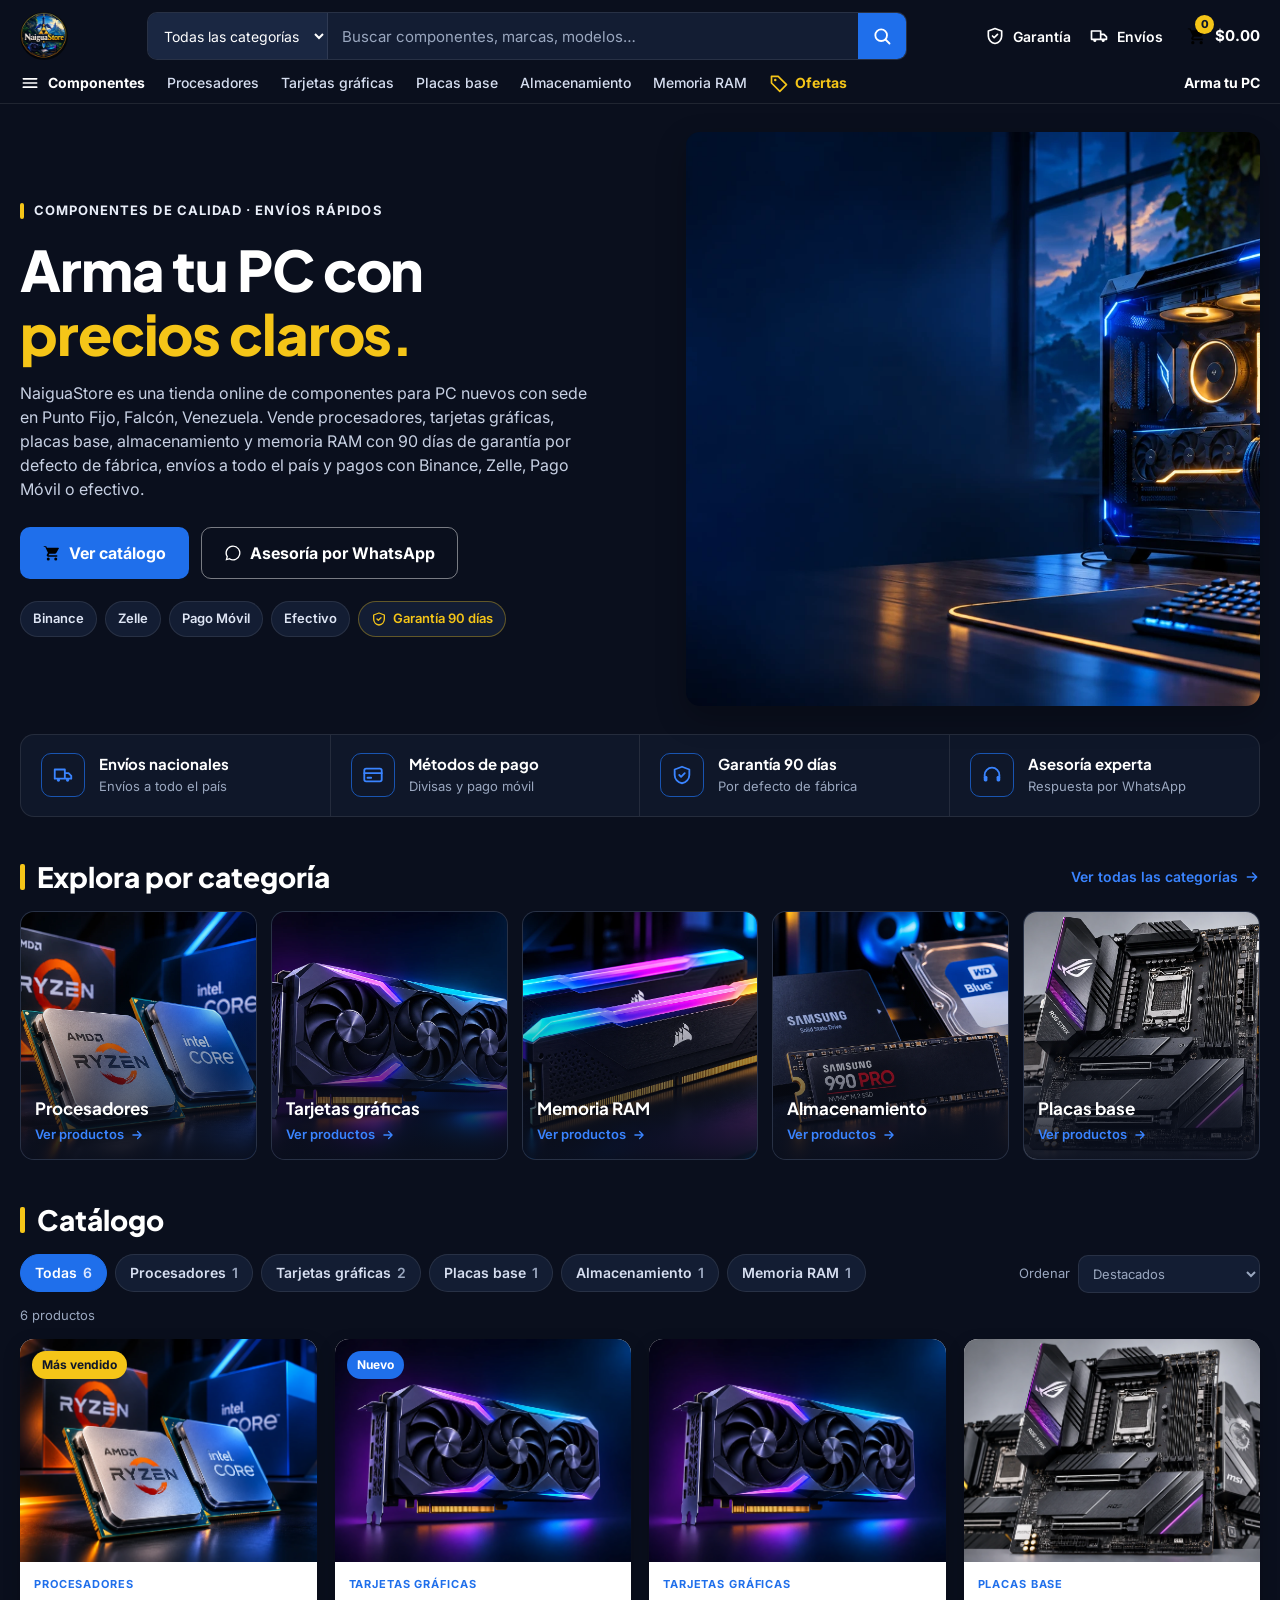
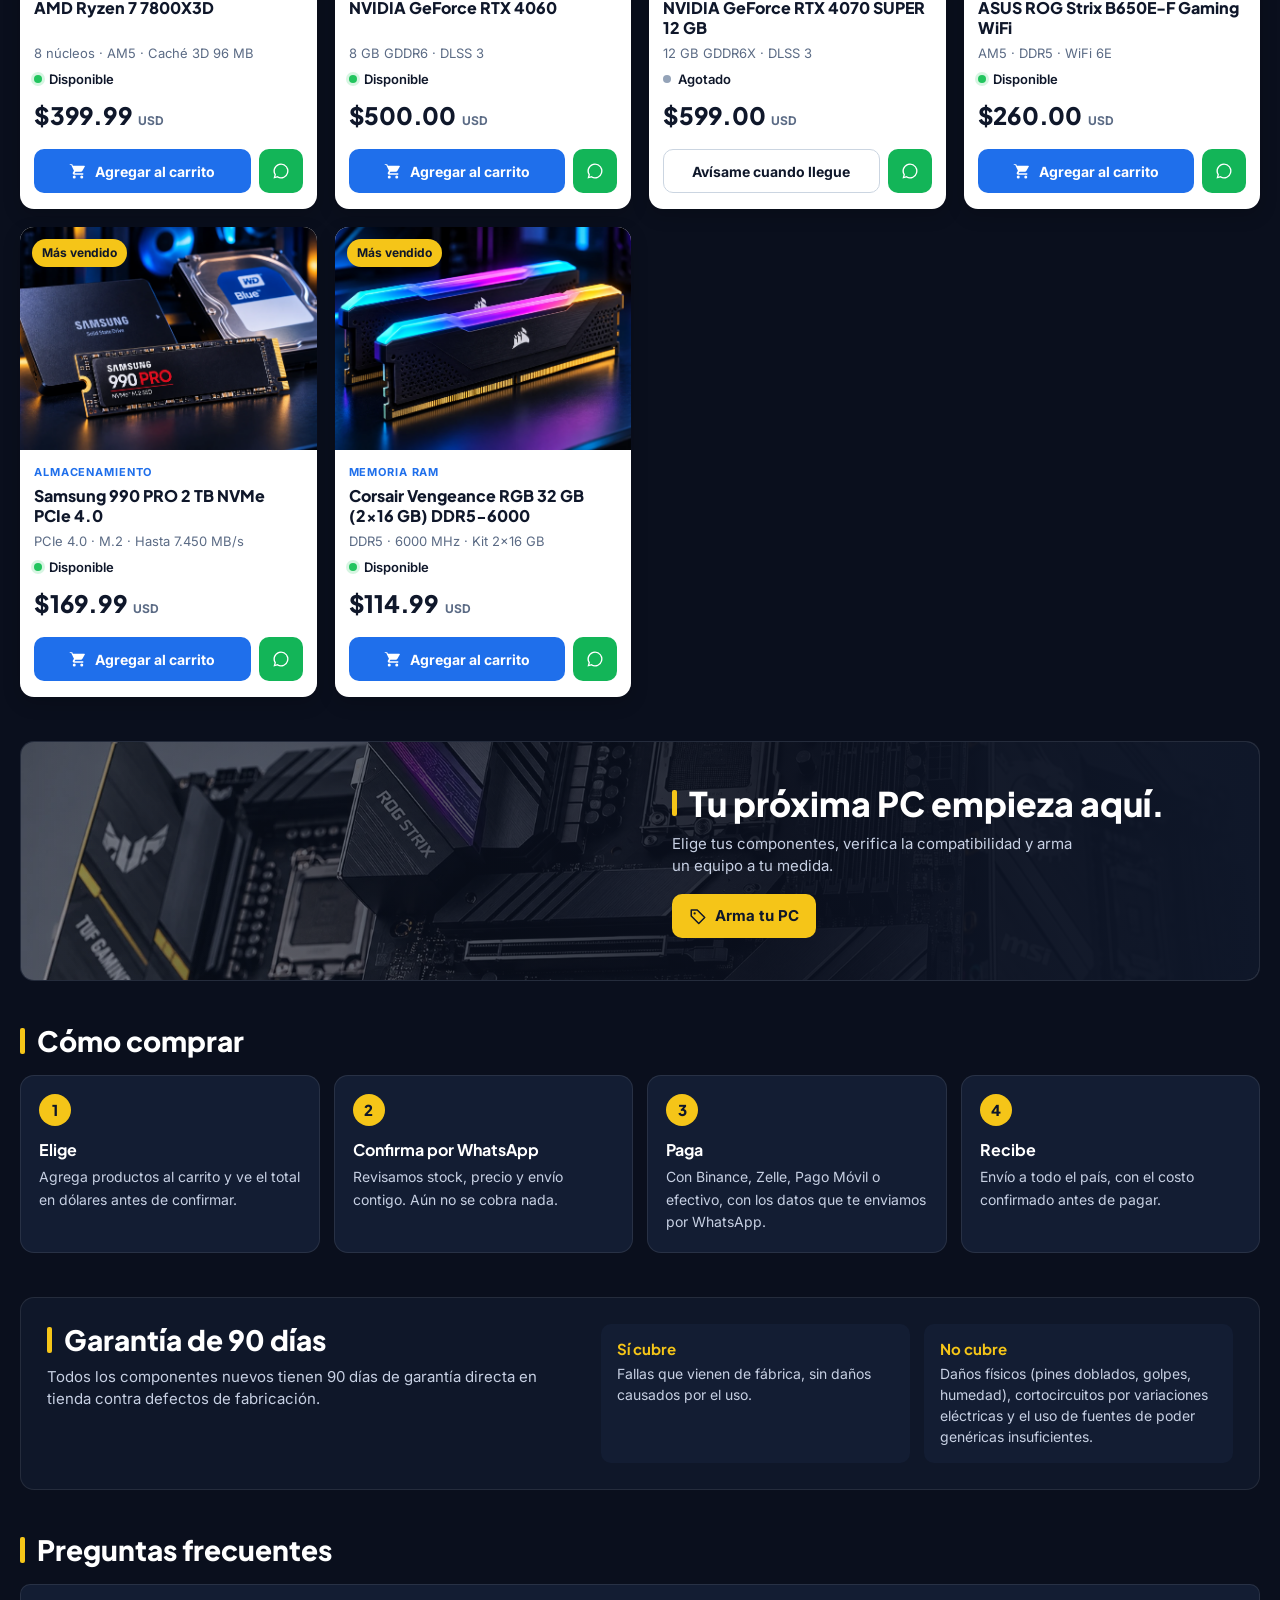
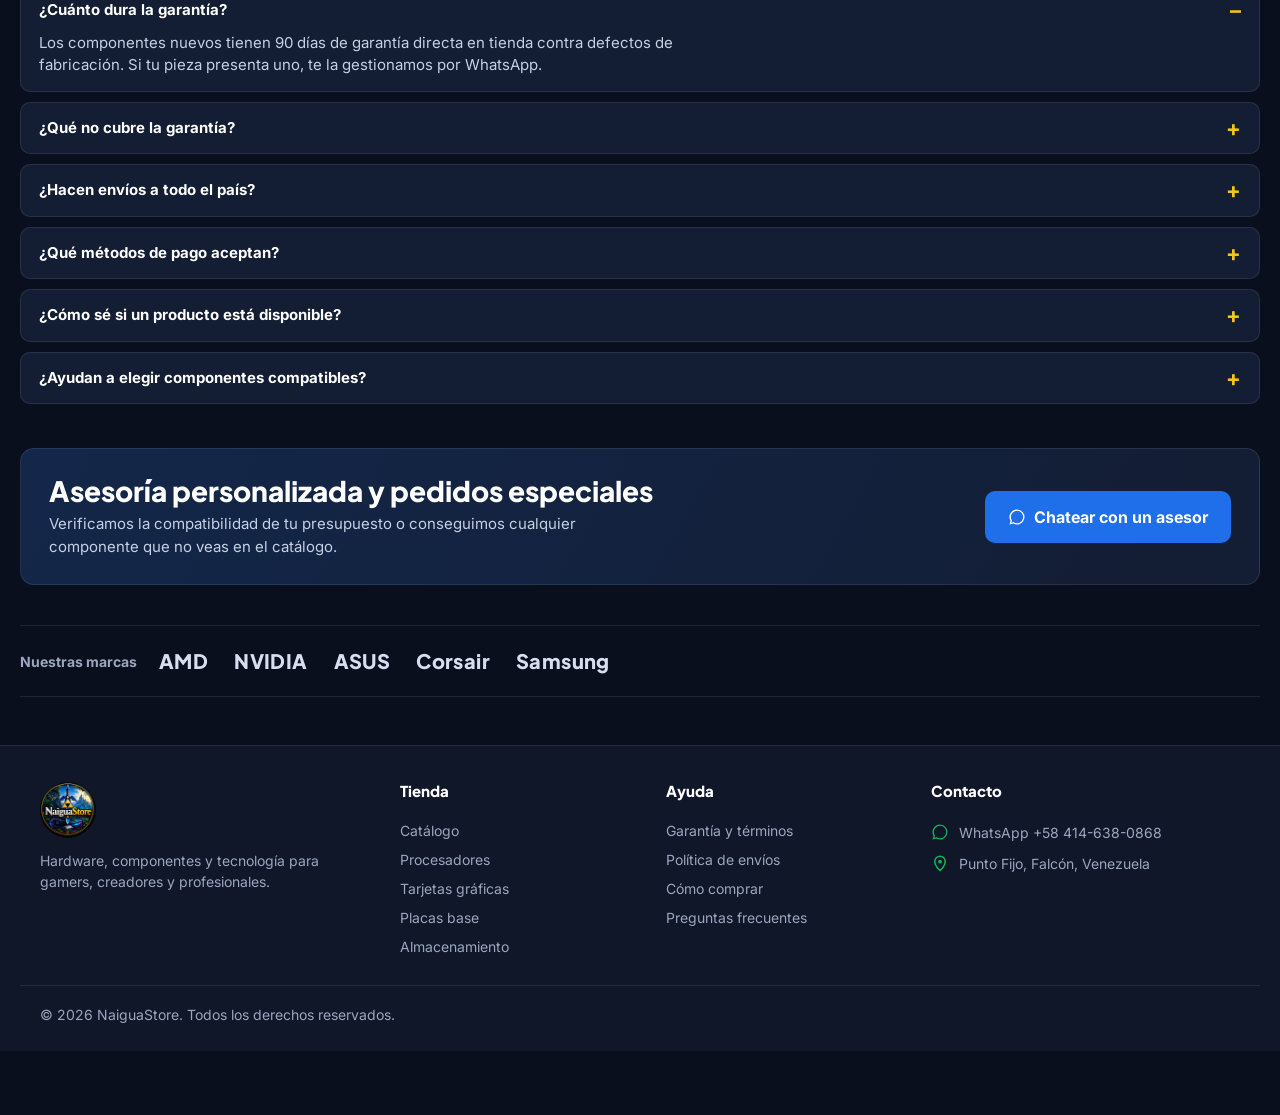
==== commit b5db2079: "Ubicación corregida: tienda online con sede en Punto Fijo, Falcón; se quita la entrega local y el re" ====
--- a/index.html
+++ b/index.html
@@ -3,13 +3,13 @@
 <head>
   <meta charset="utf-8">
   <meta name="viewport" content="width=device-width, initial-scale=1">
-  <title>NaiguaStore | Componentes para PC nuevos en Naiguatá, Venezuela</title>
+  <title>NaiguaStore | Componentes para PC nuevos, tienda online en Venezuela</title>
   <meta name="description" content="Procesadores, tarjetas gráficas, placas base, SSD y RAM nuevos. Garantía de 90 días, envíos a todo el país y pagos con Binance, Zelle o Pago Móvil.">
   <link rel="canonical" href="https://anyelopetit.github.io/naiguastore-claude/">
   <meta property="og:type" content="website">
   <meta property="og:site_name" content="NaiguaStore">
   <meta property="og:locale" content="es_VE">
-  <meta property="og:title" content="NaiguaStore | Componentes para PC nuevos en Naiguatá, Venezuela">
+  <meta property="og:title" content="NaiguaStore | Componentes para PC nuevos, tienda online en Venezuela">
   <meta property="og:description" content="Procesadores, tarjetas gráficas, placas base, SSD y RAM nuevos. Garantía de 90 días, envíos a todo el país y pagos con Binance, Zelle o Pago Móvil.">
   <meta property="og:url" content="https://anyelopetit.github.io/naiguastore-claude/">
   <meta name="twitter:card" content="summary">
@@ -19,9 +19,9 @@
   <link rel="preconnect" href="https://fonts.gstatic.com" crossorigin>
   <link rel="stylesheet" href="https://fonts.googleapis.com/css2?family=Inter:wght@400;500;600;700&family=Plus+Jakarta+Sans:wght@700;800&display=swap">
   <link rel="stylesheet" href="css/styles.css">
-  <script type="application/ld+json">{"@context":"https://schema.org","@type":"Store","@id":"https://anyelopetit.github.io/naiguastore-claude/#store","name":"NaiguaStore","url":"https://anyelopetit.github.io/naiguastore-claude/","logo":"https://anyelopetit.github.io/naiguastore-claude/assets/img/logo.webp","description":"NaiguaStore es una tienda de componentes para PC nuevos en Naiguatá, La Guaira, Venezuela. Vende procesadores, tarjetas gráficas, placas base, almacenamiento y memoria RAM con 90 días de garantía por defecto de fábrica, envíos a todo el país y pagos con Binance, Zelle, Pago Móvil o efectivo.","telephone":"+58 414-638-0868","address":{"@type":"PostalAddress","addressLocality":"Naiguatá","addressRegion":"La Guaira","addressCountry":"VE"},"areaServed":{"@type":"Country","name":"Venezuela"},"paymentAccepted":"Binance, Zelle, Pago Móvil, Efectivo","currenciesAccepted":"USD","hasOfferCatalog":{"@type":"OfferCatalog","name":"Componentes para PC","itemListElement":[{"@type":"Offer","itemOffered":{"@type":"Product","name":"AMD Ryzen 7 7800X3D","url":"https://anyelopetit.github.io/naiguastore-claude/producto/amd-ryzen-7-7800x3d/"},"price":"399.99","priceCurrency":"USD","availability":"https://schema.org/InStock"},{"@type":"Offer","itemOffered":{"@type":"Product","name":"NVIDIA GeForce RTX 4060","url":"https://anyelopetit.github.io/naiguastore-claude/producto/nvidia-rtx-4060/"},"price":"500.00","priceCurrency":"USD","availability":"https://schema.org/InStock"},{"@type":"Offer","itemOffered":{"@type":"Product","name":"NVIDIA GeForce RTX 4070 SUPER 12 GB","url":"https://anyelopetit.github.io/naiguastore-claude/producto/nvidia-rtx-4070-super/"},"price":"599.00","priceCurrency":"USD","availability":"https://schema.org/OutOfStock"},{"@type":"Offer","itemOffered":{"@type":"Product","name":"ASUS ROG Strix B650E-F Gaming WiFi","url":"https://anyelopetit.github.io/naiguastore-claude/producto/asus-rog-strix-b650e-f/"},"price":"260.00","priceCurrency":"USD","availability":"https://schema.org/InStock"},{"@type":"Offer","itemOffered":{"@type":"Product","name":"Samsung 990 PRO 2 TB NVMe PCIe 4.0","url":"https://anyelopetit.github.io/naiguastore-claude/producto/samsung-990-pro-2tb/"},"price":"169.99","priceCurrency":"USD","availability":"https://schema.org/InStock"},{"@type":"Offer","itemOffered":{"@type":"Product","name":"Corsair Vengeance RGB 32 GB (2×16 GB) DDR5-6000","url":"https://anyelopetit.github.io/naiguastore-claude/producto/corsair-vengeance-32gb/"},"price":"114.99","priceCurrency":"USD","availability":"https://schema.org/InStock"}]}}</script>
+  <script type="application/ld+json">{"@context":"https://schema.org","@type":"OnlineStore","@id":"https://anyelopetit.github.io/naiguastore-claude/#store","name":"NaiguaStore","url":"https://anyelopetit.github.io/naiguastore-claude/","logo":"https://anyelopetit.github.io/naiguastore-claude/assets/img/logo.webp","description":"NaiguaStore es una tienda online de componentes para PC nuevos con sede en Punto Fijo, Falcón, Venezuela. Vende procesadores, tarjetas gráficas, placas base, almacenamiento y memoria RAM con 90 días de garantía por defecto de fábrica, envíos a todo el país y pagos con Binance, Zelle, Pago Móvil o efectivo.","telephone":"+58 414-638-0868","address":{"@type":"PostalAddress","addressLocality":"Punto Fijo","addressRegion":"Falcón","addressCountry":"VE"},"areaServed":{"@type":"Country","name":"Venezuela"},"paymentAccepted":"Binance, Zelle, Pago Móvil, Efectivo","currenciesAccepted":"USD","hasOfferCatalog":{"@type":"OfferCatalog","name":"Componentes para PC","itemListElement":[{"@type":"Offer","itemOffered":{"@type":"Product","name":"AMD Ryzen 7 7800X3D","url":"https://anyelopetit.github.io/naiguastore-claude/producto/amd-ryzen-7-7800x3d/"},"price":"399.99","priceCurrency":"USD","availability":"https://schema.org/InStock"},{"@type":"Offer","itemOffered":{"@type":"Product","name":"NVIDIA GeForce RTX 4060","url":"https://anyelopetit.github.io/naiguastore-claude/producto/nvidia-rtx-4060/"},"price":"500.00","priceCurrency":"USD","availability":"https://schema.org/InStock"},{"@type":"Offer","itemOffered":{"@type":"Product","name":"NVIDIA GeForce RTX 4070 SUPER 12 GB","url":"https://anyelopetit.github.io/naiguastore-claude/producto/nvidia-rtx-4070-super/"},"price":"599.00","priceCurrency":"USD","availability":"https://schema.org/OutOfStock"},{"@type":"Offer","itemOffered":{"@type":"Product","name":"ASUS ROG Strix B650E-F Gaming WiFi","url":"https://anyelopetit.github.io/naiguastore-claude/producto/asus-rog-strix-b650e-f/"},"price":"260.00","priceCurrency":"USD","availability":"https://schema.org/InStock"},{"@type":"Offer","itemOffered":{"@type":"Product","name":"Samsung 990 PRO 2 TB NVMe PCIe 4.0","url":"https://anyelopetit.github.io/naiguastore-claude/producto/samsung-990-pro-2tb/"},"price":"169.99","priceCurrency":"USD","availability":"https://schema.org/InStock"},{"@type":"Offer","itemOffered":{"@type":"Product","name":"Corsair Vengeance RGB 32 GB (2×16 GB) DDR5-6000","url":"https://anyelopetit.github.io/naiguastore-claude/producto/corsair-vengeance-32gb/"},"price":"114.99","priceCurrency":"USD","availability":"https://schema.org/InStock"}]}}</script>
   <script type="application/ld+json">{"@context":"https://schema.org","@type":"ItemList","name":"Componentes para PC de NaiguaStore","itemListElement":[{"@type":"ListItem","position":1,"url":"https://anyelopetit.github.io/naiguastore-claude/producto/amd-ryzen-7-7800x3d/","name":"AMD Ryzen 7 7800X3D"},{"@type":"ListItem","position":2,"url":"https://anyelopetit.github.io/naiguastore-claude/producto/nvidia-rtx-4060/","name":"NVIDIA GeForce RTX 4060"},{"@type":"ListItem","position":3,"url":"https://anyelopetit.github.io/naiguastore-claude/producto/nvidia-rtx-4070-super/","name":"NVIDIA GeForce RTX 4070 SUPER 12 GB"},{"@type":"ListItem","position":4,"url":"https://anyelopetit.github.io/naiguastore-claude/producto/asus-rog-strix-b650e-f/","name":"ASUS ROG Strix B650E-F Gaming WiFi"},{"@type":"ListItem","position":5,"url":"https://anyelopetit.github.io/naiguastore-claude/producto/samsung-990-pro-2tb/","name":"Samsung 990 PRO 2 TB NVMe PCIe 4.0"},{"@type":"ListItem","position":6,"url":"https://anyelopetit.github.io/naiguastore-claude/producto/corsair-vengeance-32gb/","name":"Corsair Vengeance RGB 32 GB (2×16 GB) DDR5-6000"}]}</script>
-  <script type="application/ld+json">{"@context":"https://schema.org","@type":"FAQPage","mainEntity":[{"@type":"Question","name":"¿Cuánto dura la garantía?","acceptedAnswer":{"@type":"Answer","text":"Los componentes nuevos tienen 90 días de garantía directa en tienda contra defectos de fabricación. Si tu pieza presenta uno, te la gestionamos por WhatsApp."}},{"@type":"Question","name":"¿Qué no cubre la garantía?","acceptedAnswer":{"@type":"Answer","text":"Daños físicos (pines doblados, golpes, humedad), cortocircuitos por variaciones eléctricas y el uso de fuentes de poder genéricas insuficientes para el equipo."}},{"@type":"Question","name":"¿Hacen envíos fuera de La Guaira?","acceptedAnswer":{"@type":"Answer","text":"Sí, enviamos a todo el país. El costo y el tiempo dependen de la ciudad, y te los confirmamos por WhatsApp antes de que pagues."}},{"@type":"Question","name":"¿Qué métodos de pago aceptan?","acceptedAnswer":{"@type":"Answer","text":"Binance, Zelle, Pago Móvil y efectivo. Te enviamos los datos de pago por WhatsApp después de confirmar tu pedido. En la web no pedimos datos de tarjeta."}},{"@type":"Question","name":"¿Hacen entregas locales?","acceptedAnswer":{"@type":"Answer","text":"Sí, hacemos entregas locales en Naiguatá y La Guaira. Coordínalas por WhatsApp."}},{"@type":"Question","name":"¿Cómo sé si un producto está disponible?","acceptedAnswer":{"@type":"Answer","text":"Cada ficha indica si está en stock. Si está agotado, el botón Avísame abre un WhatsApp para que te escribamos cuando llegue."}},{"@type":"Question","name":"¿Ayudan a elegir componentes compatibles?","acceptedAnswer":{"@type":"Answer","text":"Sí, por WhatsApp. Revisamos la compatibilidad entre procesador, placa base, memoria y fuente antes de que compres."}}]}</script>
+  <script type="application/ld+json">{"@context":"https://schema.org","@type":"FAQPage","mainEntity":[{"@type":"Question","name":"¿Cuánto dura la garantía?","acceptedAnswer":{"@type":"Answer","text":"Los componentes nuevos tienen 90 días de garantía directa en tienda contra defectos de fabricación. Si tu pieza presenta uno, te la gestionamos por WhatsApp."}},{"@type":"Question","name":"¿Qué no cubre la garantía?","acceptedAnswer":{"@type":"Answer","text":"Daños físicos (pines doblados, golpes, humedad), cortocircuitos por variaciones eléctricas y el uso de fuentes de poder genéricas insuficientes para el equipo."}},{"@type":"Question","name":"¿Hacen envíos a todo el país?","acceptedAnswer":{"@type":"Answer","text":"Sí, enviamos a todo el país desde Punto Fijo, Falcón. El costo y el tiempo dependen de la ciudad, y te los confirmamos por WhatsApp antes de que pagues."}},{"@type":"Question","name":"¿Qué métodos de pago aceptan?","acceptedAnswer":{"@type":"Answer","text":"Binance, Zelle, Pago Móvil y efectivo. Te enviamos los datos de pago por WhatsApp después de confirmar tu pedido. En la web no pedimos datos de tarjeta."}},{"@type":"Question","name":"¿Cómo sé si un producto está disponible?","acceptedAnswer":{"@type":"Answer","text":"Cada ficha indica si está en stock. Si está agotado, el botón Avísame abre un WhatsApp para que te escribamos cuando llegue."}},{"@type":"Question","name":"¿Ayudan a elegir componentes compatibles?","acceptedAnswer":{"@type":"Answer","text":"Sí, por WhatsApp. Revisamos la compatibilidad entre procesador, placa base, memoria y fuente antes de que compres."}}]}</script>
 </head>
 <body data-page="inicio" data-base="">
   <a class="skip" href="#app">Ir al contenido</a>
@@ -40,8 +40,8 @@
         <button class="search__btn" type="submit" aria-label="Buscar"><svg class="" viewBox="0 0 24 24" width="20" height="20" aria-hidden="true" focusable="false"><circle cx="11" cy="11" r="7" fill="none" stroke="currentColor" stroke-width="2.2"/><path d="M16.5 16.5 21 21" stroke="currentColor" stroke-width="2.2" stroke-linecap="round"/></svg></button>
       </form>
       <div class="topbar__items">
-        <a class="topbar__item" href="index.html#garantia"><svg class="" viewBox="0 0 24 24" width="20" height="20" aria-hidden="true" focusable="false"><path d="M12 3 4 6v6c0 4.5 3.4 8.3 8 9 4.6-.7 8-4.5 8-9V6z" fill="none" stroke="currentColor" stroke-width="2" stroke-linejoin="round"/><path d="m9 12 2 2 4-4" fill="none" stroke="currentColor" stroke-width="2" stroke-linecap="round" stroke-linejoin="round"/></svg><span>Garantía</span></a>
-        <a class="topbar__item" href="index.html#envios"><svg class="" viewBox="0 0 24 24" width="20" height="20" aria-hidden="true" focusable="false"><path d="M3 6h11v10H3zM14 10h4l3 3v3h-7z" fill="none" stroke="currentColor" stroke-width="2" stroke-linejoin="round"/><circle cx="7" cy="17.5" r="1.8" fill="currentColor"/><circle cx="17" cy="17.5" r="1.8" fill="currentColor"/></svg><span>Envíos</span></a>
+        <a class="topbar__item" href="index.html#garantia" aria-label="Garantía de 90 días"><svg class="" viewBox="0 0 24 24" width="20" height="20" aria-hidden="true" focusable="false"><path d="M12 3 4 6v6c0 4.5 3.4 8.3 8 9 4.6-.7 8-4.5 8-9V6z" fill="none" stroke="currentColor" stroke-width="2" stroke-linejoin="round"/><path d="m9 12 2 2 4-4" fill="none" stroke="currentColor" stroke-width="2" stroke-linecap="round" stroke-linejoin="round"/></svg><span>Garantía</span></a>
+        <a class="topbar__item" href="index.html#envios" aria-label="Envíos"><svg class="" viewBox="0 0 24 24" width="20" height="20" aria-hidden="true" focusable="false"><path d="M3 6h11v10H3zM14 10h4l3 3v3h-7z" fill="none" stroke="currentColor" stroke-width="2" stroke-linejoin="round"/><circle cx="7" cy="17.5" r="1.8" fill="currentColor"/><circle cx="17" cy="17.5" r="1.8" fill="currentColor"/></svg><span>Envíos</span></a>
         <button class="cart-btn" id="cart-open" type="button" aria-label="Abrir carrito">
           <svg class="" viewBox="0 0 24 24" width="20" height="20" aria-hidden="true" focusable="false"><path d="M7 18a2 2 0 1 0 0 4 2 2 0 0 0 0-4zm10 0a2 2 0 1 0 0 4 2 2 0 0 0 0-4zM1 2v2h2l3.6 7.6-1.4 2.4A2 2 0 0 0 7 17h12v-2H7.4l1.1-2h7.5a2 2 0 0 0 1.7-1l3.6-6.5A1 1 0 0 0 20.4 5H5.2l-.9-2H1z"/></svg>
           <span class="cart-btn__count" id="cart-count">0</span>
@@ -63,7 +63,7 @@
     <div class="hero__copy">
       <p class="eyebrow"><span aria-hidden="true"></span>Componentes de calidad · Envíos rápidos</p>
       <h1>Arma tu PC con <em>precios claros.</em></h1>
-      <p class="lead">NaiguaStore es una tienda de componentes para PC nuevos en Naiguatá, La Guaira, Venezuela. Vende procesadores, tarjetas gráficas, placas base, almacenamiento y memoria RAM con 90 días de garantía por defecto de fábrica, envíos a todo el país y pagos con Binance, Zelle, Pago Móvil o efectivo.</p>
+      <p class="lead">NaiguaStore es una tienda online de componentes para PC nuevos con sede en Punto Fijo, Falcón, Venezuela. Vende procesadores, tarjetas gráficas, placas base, almacenamiento y memoria RAM con 90 días de garantía por defecto de fábrica, envíos a todo el país y pagos con Binance, Zelle, Pago Móvil o efectivo.</p>
       <div class="hero__cta">
         <a class="btn btn--primary btn--lg" href="#catalogo"><svg class="" viewBox="0 0 24 24" width="20" height="20" aria-hidden="true" focusable="false"><path d="M7 18a2 2 0 1 0 0 4 2 2 0 0 0 0-4zm10 0a2 2 0 1 0 0 4 2 2 0 0 0 0-4zM1 2v2h2l3.6 7.6-1.4 2.4A2 2 0 0 0 7 17h12v-2H7.4l1.1-2h7.5a2 2 0 0 0 1.7-1l3.6-6.5A1 1 0 0 0 20.4 5H5.2l-.9-2H1z"/></svg><span>Ver catálogo</span></a>
         <a class="btn btn--outline btn--lg" href="https://wa.me/584146380868?text=Hola%2C%20quiero%20asesor%C3%ADa%20para%20armar%20mi%20PC." target="_blank" rel="noopener"><svg class="" viewBox="0 0 24 24" width="20" height="20" aria-hidden="true" focusable="false"><path d="M12 2a10 10 0 0 0-8.6 15.1L2 22l5-1.3A10 10 0 1 0 12 2zm0 18.2a8.2 8.2 0 0 1-4.2-1.2l-.3-.2-3 .8.8-2.9-.2-.3A8.2 8.2 0 1 1 12 20.2z" fill="currentColor"/></svg><span>Asesoría por WhatsApp</span></a>
@@ -76,7 +76,7 @@
   </section>
 
   <section class="features" aria-label="Ventajas">
-    <div id="envios"><span class="features__ico"><svg class="" viewBox="0 0 24 24" width="20" height="20" aria-hidden="true" focusable="false"><path d="M3 6h11v10H3zM14 10h4l3 3v3h-7z" fill="none" stroke="currentColor" stroke-width="2" stroke-linejoin="round"/><circle cx="7" cy="17.5" r="1.8" fill="currentColor"/><circle cx="17" cy="17.5" r="1.8" fill="currentColor"/></svg></span><div><strong>Envíos nacionales</strong><span>Entrega local y nacional</span></div></div>
+    <div id="envios"><span class="features__ico"><svg class="" viewBox="0 0 24 24" width="20" height="20" aria-hidden="true" focusable="false"><path d="M3 6h11v10H3zM14 10h4l3 3v3h-7z" fill="none" stroke="currentColor" stroke-width="2" stroke-linejoin="round"/><circle cx="7" cy="17.5" r="1.8" fill="currentColor"/><circle cx="17" cy="17.5" r="1.8" fill="currentColor"/></svg></span><div><strong>Envíos nacionales</strong><span>Envíos a todo el país</span></div></div>
     <div><span class="features__ico"><svg class="" viewBox="0 0 24 24" width="20" height="20" aria-hidden="true" focusable="false"><rect x="2.5" y="5" width="19" height="14" rx="2" fill="none" stroke="currentColor" stroke-width="2"/><path d="M2.5 10h19M6 15h4" stroke="currentColor" stroke-width="2" stroke-linecap="round"/></svg></span><div><strong>Métodos de pago</strong><span>Divisas y pago móvil</span></div></div>
     <div id="garantia"><span class="features__ico"><svg class="" viewBox="0 0 24 24" width="20" height="20" aria-hidden="true" focusable="false"><path d="M12 3 4 6v6c0 4.5 3.4 8.3 8 9 4.6-.7 8-4.5 8-9V6z" fill="none" stroke="currentColor" stroke-width="2" stroke-linejoin="round"/><path d="m9 12 2 2 4-4" fill="none" stroke="currentColor" stroke-width="2" stroke-linecap="round" stroke-linejoin="round"/></svg></span><div><strong>Garantía 90 días</strong><span>Por defecto de fábrica</span></div></div>
     <div><span class="features__ico"><svg class="" viewBox="0 0 24 24" width="20" height="20" aria-hidden="true" focusable="false"><path d="M4 14v-2a8 8 0 0 1 16 0v2" fill="none" stroke="currentColor" stroke-width="2"/><rect x="3" y="13" width="4" height="6" rx="1.5" fill="currentColor"/><rect x="17" y="13" width="4" height="6" rx="1.5" fill="currentColor"/></svg></span><div><strong>Asesoría experta</strong><span>Respuesta por WhatsApp</span></div></div>
@@ -224,7 +224,7 @@
       <li><strong>Elige</strong><span>Agrega productos al carrito y ve el total en dólares antes de confirmar.</span></li>
       <li><strong>Confirma por WhatsApp</strong><span>Revisamos stock, precio y envío contigo. Aún no se cobra nada.</span></li>
       <li><strong>Paga</strong><span>Con Binance, Zelle, Pago Móvil o efectivo, con los datos que te enviamos por WhatsApp.</span></li>
-      <li><strong>Recibe</strong><span>Envío a todo el país o entrega local en Naiguatá y La Guaira.</span></li>
+      <li><strong>Recibe</strong><span>Envío a todo el país, con el costo confirmado antes de pagar.</span></li>
     </ol>
   </section>
 
@@ -243,9 +243,8 @@
     <div class="sec-head"><h2 id="faq-title"><span class="sec-head__bar" aria-hidden="true"></span>Preguntas frecuentes</h2></div>
     <details open><summary>¿Cuánto dura la garantía?</summary><p>Los componentes nuevos tienen 90 días de garantía directa en tienda contra defectos de fabricación. Si tu pieza presenta uno, te la gestionamos por WhatsApp.</p></details>
     <details><summary>¿Qué no cubre la garantía?</summary><p>Daños físicos (pines doblados, golpes, humedad), cortocircuitos por variaciones eléctricas y el uso de fuentes de poder genéricas insuficientes para el equipo.</p></details>
-    <details><summary>¿Hacen envíos fuera de La Guaira?</summary><p>Sí, enviamos a todo el país. El costo y el tiempo dependen de la ciudad, y te los confirmamos por WhatsApp antes de que pagues.</p></details>
+    <details><summary>¿Hacen envíos a todo el país?</summary><p>Sí, enviamos a todo el país desde Punto Fijo, Falcón. El costo y el tiempo dependen de la ciudad, y te los confirmamos por WhatsApp antes de que pagues.</p></details>
     <details><summary>¿Qué métodos de pago aceptan?</summary><p>Binance, Zelle, Pago Móvil y efectivo. Te enviamos los datos de pago por WhatsApp después de confirmar tu pedido. En la web no pedimos datos de tarjeta.</p></details>
-    <details><summary>¿Hacen entregas locales?</summary><p>Sí, hacemos entregas locales en Naiguatá y La Guaira. Coordínalas por WhatsApp.</p></details>
     <details><summary>¿Cómo sé si un producto está disponible?</summary><p>Cada ficha indica si está en stock. Si está agotado, el botón Avísame abre un WhatsApp para que te escribamos cuando llegue.</p></details>
     <details><summary>¿Ayudan a elegir componentes compatibles?</summary><p>Sí, por WhatsApp. Revisamos la compatibilidad entre procesador, placa base, memoria y fuente antes de que compres.</p></details>
   </section>
@@ -285,7 +284,7 @@
       <div class="site-footer__contact">
         <h2>Contacto</h2>
         <a href="https://wa.me/584146380868?text=Hola%20NaiguaStore%2C%20tengo%20una%20pregunta." target="_blank" rel="noopener"><svg class="" viewBox="0 0 24 24" width="20" height="20" aria-hidden="true" focusable="false"><path d="M12 2a10 10 0 0 0-8.6 15.1L2 22l5-1.3A10 10 0 1 0 12 2zm0 18.2a8.2 8.2 0 0 1-4.2-1.2l-.3-.2-3 .8.8-2.9-.2-.3A8.2 8.2 0 1 1 12 20.2z" fill="currentColor"/></svg><span>WhatsApp +58 414-638-0868</span></a>
-        <p><svg class="" viewBox="0 0 24 24" width="20" height="20" aria-hidden="true" focusable="false"><path d="M12 22s7-6.2 7-12a7 7 0 1 0-14 0c0 5.8 7 12 7 12z" fill="none" stroke="currentColor" stroke-width="2"/><circle cx="12" cy="10" r="2.5" fill="currentColor"/></svg><span>Naiguatá, La Guaira, Venezuela</span></p>
+        <p><svg class="" viewBox="0 0 24 24" width="20" height="20" aria-hidden="true" focusable="false"><path d="M12 22s7-6.2 7-12a7 7 0 1 0-14 0c0 5.8 7 12 7 12z" fill="none" stroke="currentColor" stroke-width="2"/><circle cx="12" cy="10" r="2.5" fill="currentColor"/></svg><span>Punto Fijo, Falcón, Venezuela</span></p>
       </div>
     </div>
     <p class="site-footer__legal">© 2026 NaiguaStore. Todos los derechos reservados.</p>
@@ -298,7 +297,7 @@
     <a href="https://wa.me/584146380868?text=Hola%20NaiguaStore%2C%20tengo%20una%20pregunta." target="_blank" rel="noopener">WhatsApp</a>
   </nav>
 
-  <aside class="cart" id="cart" aria-hidden="true" aria-label="Carrito de compras">
+  <aside class="cart" id="cart" inert aria-label="Carrito de compras">
     <div class="cart__overlay" id="cart-overlay"></div>
     <div class="cart__panel" role="dialog" aria-modal="true" aria-labelledby="cart-title">
       <header class="cart__head">
--- a/css/styles.css
+++ b/css/styles.css
@@ -266,6 +266,8 @@
 .pdp__info .pcard__cat { color: var(--blue-hover); }
 .pdp__info .pcard__avail { color: #e8edf8; }
 .pdp__info .lead { margin: 0; }
+.pdp__info .price__usd { color: var(--text); }
+.pdp__info .price__cur { color: var(--muted); }
 .specs { padding-left: 18px; color: #c7d0e3; margin: 0; }
 .pdp__actions { display: grid; gap: 10px; }
 .related { margin-top: 48px; }
@@ -372,7 +374,14 @@
   .pcard__actions .btn--wa { display: none; }
   .badge { top: 8px; left: 8px; font-size: 11px; padding: 4px 8px; }
   .catalog__bar { flex-direction: column; align-items: stretch; }
-  .chips { margin: 0 calc(var(--gutter) * -1); padding: 0 var(--gutter); }
+  .catalog__bar > * { min-width: 0; max-width: 100%; }
+  .brand img { width: 44px; height: 44px; }
+  .topbar__item, .cart-btn, .sec-head__link, .chip, .subnav a { min-height: 44px; display: inline-flex; align-items: center; }
+  .sort select { height: 44px; }
+  .pcard__name a { display: inline-block; padding: 8px 0; }
+  .pcard__actions .btn--primary, .pcard__actions .btn--line { min-height: 44px; }
+  .qty button { width: 44px; height: 44px; }
+  .chips { width: 100%; margin: 0 calc(var(--gutter) * -1); padding: 0 var(--gutter); }
   .steps { grid-template-columns: 1fr; }
   .warranty__cols { grid-template-columns: 1fr; }
   .advisor { flex-direction: column; align-items: flex-start; }
@@ -388,3 +397,26 @@
 @media (prefers-reduced-motion: reduce) {
   *, *::before, *::after { animation-duration: 0.01ms !important; animation-iteration-count: 1 !important; transition-duration: 0.01ms !important; scroll-behavior: auto !important; }
 }
+
+/* ---------- Ajustes de accesibilidad táctil (WCAG 2.5.5) ---------- */
+@media (max-width: 767px) {
+  .faq summary { min-height: 44px; align-items: center; }
+  .site-footer nav a, .site-footer__contact a { display: inline-flex; align-items: center; min-height: 44px; }
+  .site-footer__contact p { min-height: 44px; }
+  .bottom-nav a, .bottom-nav button { min-height: 44px; display: flex; align-items: center; justify-content: center; }
+  .icon-btn { width: 44px; height: 44px; display: grid; place-items: center; padding: 0; }
+  .crumbs a { display: inline-block; padding: 12px 0; }
+  .crumbs { line-height: 1.2; }
+}
+
+/* Objetivos táctiles en cualquier dispositivo de pantalla táctil (incluye tabletas de 768 px) */
+@media (pointer: coarse) {
+  .topbar__item, .cart-btn, .sec-head__link, .chip, .subnav a, .sort select { min-height: 44px; display: inline-flex; align-items: center; }
+  .subnav a { padding: 0 2px; }
+  .hint a { display: inline-block; padding: 12px 0; }
+  .crumbs a { padding: 14px 0; }
+}
+@media (pointer: coarse) {
+  .topbar__item { padding: 0 6px; }
+  .pcard__name a { display: inline-block; padding: 8px 0; }
+}
